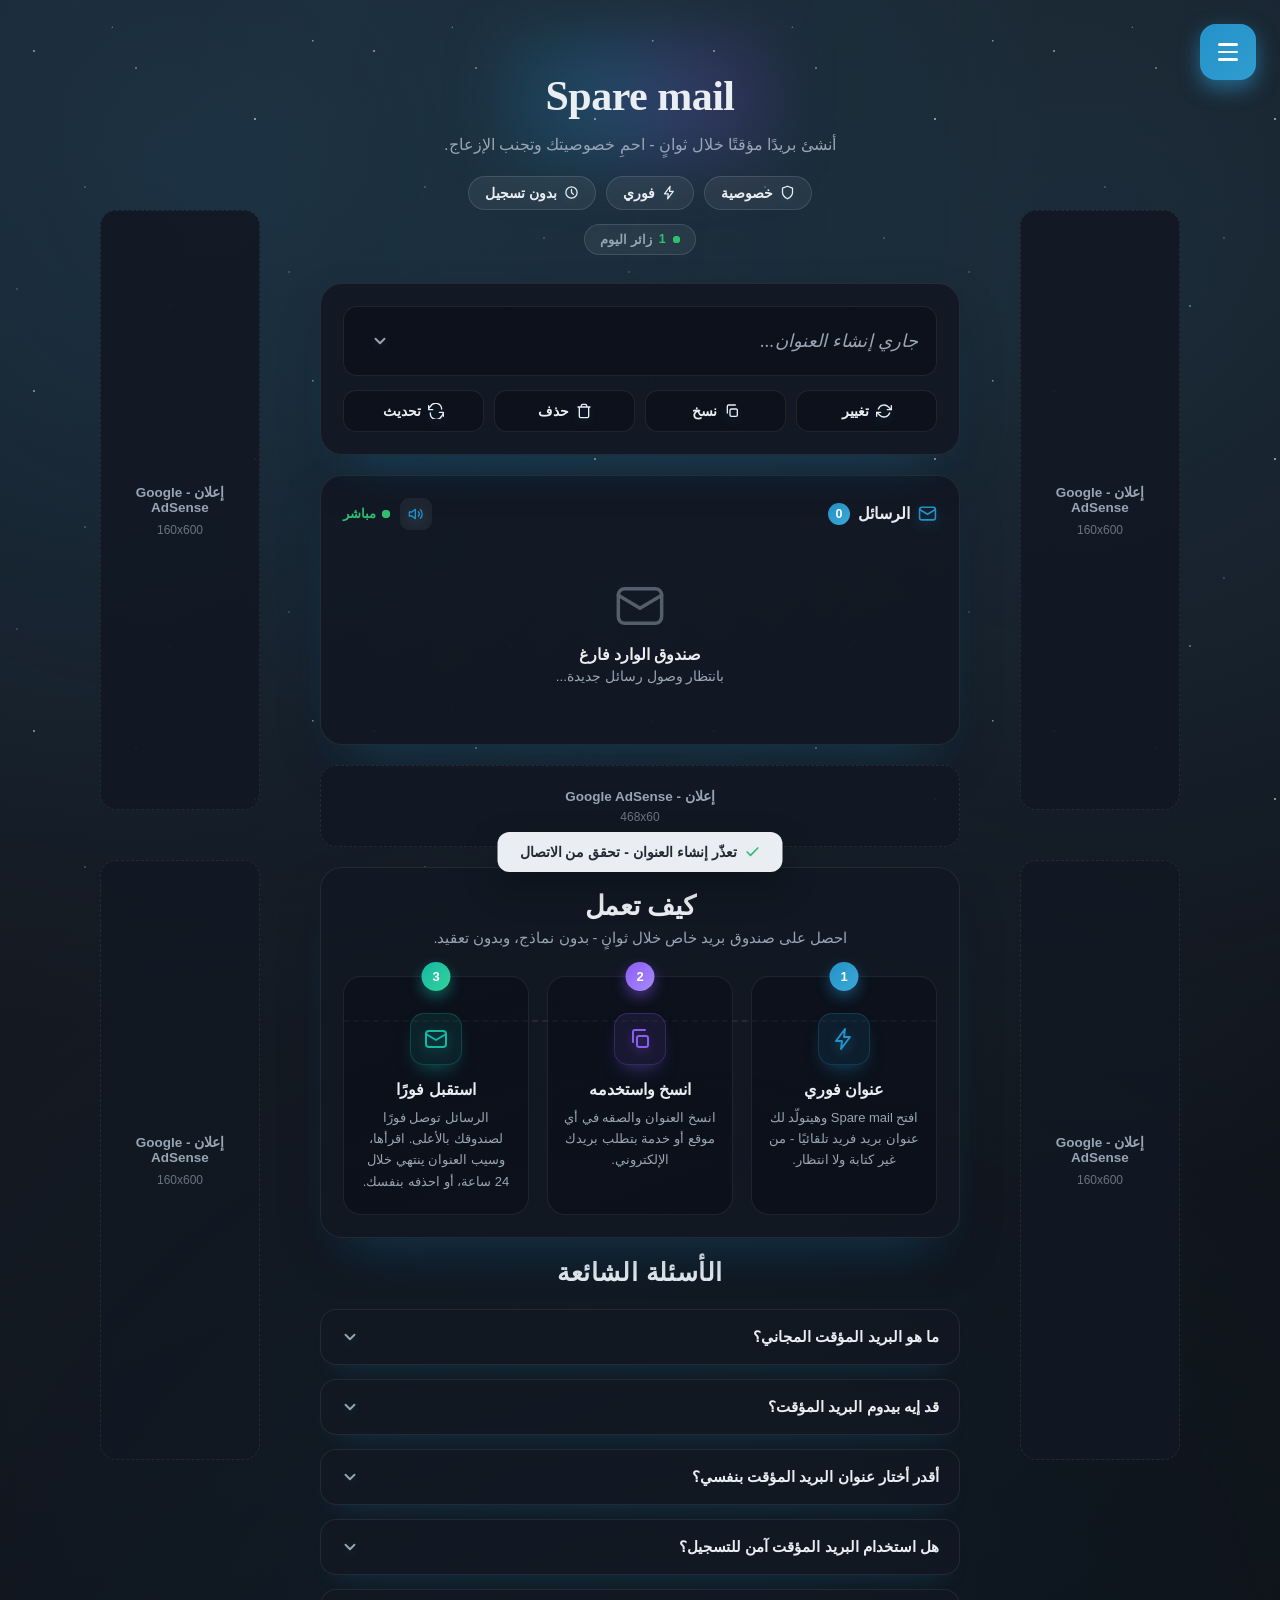
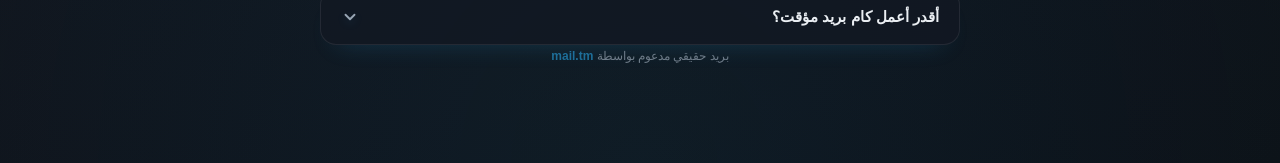
==== index.html @ 29e16644 "Add files via upload" ====
<!DOCTYPE html>
<html lang="ar" dir="rtl" data-theme="dark">
<head>
<meta charset="UTF-8">
<meta name="viewport" content="width=device-width, initial-scale=1, viewport-fit=cover">

<link rel="icon" type="image/png" sizes="512x512" href="/favicon.png">
<link rel="icon" type="image/png" sizes="32x32" href="/favicon-32x32.png">
<link rel="icon" type="image/png" sizes="16x16" href="/favicon-16x16.png">
<link rel="apple-touch-icon" href="/apple-touch-icon.png">
<link rel="manifest" href="/manifest.json">
<meta name="theme-color" content="#2591c9">

<meta name="description" content="أنشئ بريدًا مؤقتًا خلال ثوانٍ - احمِ خصوصيتك وتجنب الإزعاج.">
<meta property="og:title" content="Sparemail">
<meta property="og:description" content="أنشئ بريدًا مؤقتًا خلال ثوانٍ - احمِ خصوصيتك وتجنب الإزعاج.">
<meta property="og:image" content="https://spare-mail.com/og-image.png">
<meta property="og:type" content="website">
<meta property="og:url" content="https://spare-mail.com/">
<meta name="twitter:card" content="summary">
<meta name="twitter:title" content="Sparemail">
<meta name="twitter:description" content="أنشئ بريدًا مؤقتًا خلال ثوانٍ - احمِ خصوصيتك وتجنب الإزعاج.">
<meta name="twitter:image" content="https://spare-mail.com/og-image.png">

<title>Sparemail</title>
<style>
  :root{
    --blue:#2591c9;
    --blue2:#3ba9d6;
    --blue-rgb:37,145,201;
    --purple-rgb:139,92,246;
    --teal-rgb:20,184,166;
    --blue-light:#e6f6fd;
    --text-dark:#2b3a4a;
    --text-gray:#5b6b7b;
    --border:#eef1f4;
    --surface:#ffffff;
    --surface-hover:#f7f9fb;
    --surface-hover2:#f2f4f6;
    --page-bg: linear-gradient(180deg, #cfe8fb 0%, #dcedfa 30%, #eef5fb 60%, #f9fbfd 100%);
    --switch-off:#d5dbe1;
    --panel-shadow:0 25px 60px rgba(30,40,60,.3);
    --backdrop-color:rgba(20,30,45,.25);
    --card-bg:#ffffff;
    --card-border:rgba(30,40,60,.10);
    --pill-bg:rgba(46,168,232,.08);
    --pill-border:rgba(46,168,232,.22);
    --input-bg:#f4f7fa;
    --stars-opacity:0;
    --star-color:70,140,190;
    --day-opacity:1;
    transition:color .3s ease;
  }
  html[data-theme="dark"]{
    --blue-light:#173347;
    --text-dark:#eaeef2;
    --text-gray:#98a5b3;
    --border:#2a3542;
    --surface:#1b2430;
    --surface-hover:#242f3c;
    --surface-hover2:#2a3542;
    --page-bg:
      radial-gradient(circle at 15% 10%, rgba(46,168,232,.14), transparent 45%),
      radial-gradient(circle at 85% 15%, rgba(79,195,247,.10), transparent 50%),
      radial-gradient(circle at 50% 100%, rgba(46,168,232,.08), transparent 55%),
      linear-gradient(160deg, #1a2029 0%, #12161e 55%, #0b0e13 100%);
    --switch-off:#3a4552;
    --panel-shadow:0 25px 60px rgba(0,0,0,.55);
    --backdrop-color:rgba(0,0,0,.55);
    --card-bg:rgba(18,24,35,.92);
    --card-border:rgba(255,255,255,.08);
    --pill-bg:rgba(255,255,255,.06);
    --pill-border:rgba(255,255,255,.12);
    --input-bg:rgba(10,14,22,.55);
    --stars-opacity:1;
    --star-color:255,255,255;
    --day-opacity:0;
  }
  *{box-sizing:border-box;}
  html{
    overscroll-behavior-y:none;
    background:var(--page-bg);
    min-height:100%;
  }
  body{
    margin:0;
    min-height:100vh;
    background:var(--page-bg);
    transition:background .35s ease;
    font-family:-apple-system, BlinkMacSystemFont, "Segoe UI", "Segoe UI Variable", Roboto, "Helvetica Neue", Arial, sans-serif;
    -webkit-font-smoothing:antialiased;
    -moz-osx-font-smoothing:grayscale;
    text-rendering:optimizeLegibility;
    padding:70px 20px 100px;
    overflow-x:hidden;
    overscroll-behavior-y:none;
    position:relative;
  }

  /* ===== Backdrop ===== */
  .backdrop{
    position:fixed;
    inset:0;
    background:var(--backdrop-color);
    backdrop-filter:blur(3px);
    opacity:0;
    pointer-events:none;
    transition:opacity .3s ease;
    z-index:998;
  }
  .backdrop.show{ opacity:1; pointer-events:auto; }

  /* ===== Floating trigger button ===== */
  .fab-wrap{
    position:fixed;
    top:24px;
    right:24px;
    width:56px;
    height:56px;
    z-index:1000;
    transition:transform .35s cubic-bezier(.34,1.56,.64,1), opacity .3s ease, right .4s ease, left .4s ease;
  }
  html[dir="ltr"] .fab-wrap{ right:auto; left:24px; }
  .fab-ring{
    position:absolute;
    inset:0;
    border-radius:16px;
    background:var(--blue);
    opacity:.55;
    animation:pulseRing 2.2s ease-out infinite;
  }
  .fab-wrap.open .fab-ring{ animation:none; opacity:0; }
  @keyframes pulseRing{
    0%{ transform:scale(1); opacity:.55; }
    70%{ transform:scale(1.55); opacity:0; }
    100%{ transform:scale(1.55); opacity:0; }
  }
  .fab{
    position:absolute;
    inset:0;
    border-radius:16px;
    background:linear-gradient(135deg, var(--blue), var(--blue2));
    background-size:200% 200%;
    border:none;
    box-shadow:0 8px 20px rgba(46,168,232,.5);
    display:flex;
    flex-direction:column;
    align-items:center;
    justify-content:center;
    gap:5px;
    cursor:pointer;
    transition:transform .35s cubic-bezier(.34,1.56,.64,1), box-shadow .25s ease, background-position .6s ease;
    z-index:2;
  }
  .fab:hover{
    transform:translateY(-3px) scale(1.06);
    box-shadow:0 14px 28px rgba(46,168,232,.6);
    background-position:100% 50%;
  }
  .fab:active{ transform:scale(.92); }
  .fab .bar{
    width:20px;
    height:2.5px;
    border-radius:2px;
    background:#fff;
    transition:transform .35s cubic-bezier(.34,1.56,.64,1), opacity .25s ease, width .25s ease;
  }
  .fab-wrap.open .fab .bar:nth-child(1){ transform:translateY(7.5px) rotate(45deg); }
  .fab-wrap.open .fab .bar:nth-child(2){ opacity:0; width:0; }
  .fab-wrap.open .fab .bar:nth-child(3){ transform:translateY(-7.5px) rotate(-45deg); }

  /* ===== Panel ===== */
  .panel{
    position:fixed;
    top:100px;
    right:24px;
    width:340px;
    max-width:90vw;
    max-height:calc(100vh - 120px);
    overflow-y:auto;
    overscroll-behavior:contain;
    background:var(--surface);
    border-radius:22px;
    box-shadow:var(--panel-shadow);
    padding:8px 0 18px;
    transform:translateY(-18px) scale(.9);
    opacity:0;
    pointer-events:none;
    transition:transform .4s cubic-bezier(.34,1.56,.64,1), opacity .3s ease, right .4s ease, left .4s ease, background .35s ease;
    z-index:999;
    transform-origin:top right;
  }
  html[dir="ltr"] .panel{ right:auto; left:24px; transform-origin:top left; }
  .panel.open{
    transform:translateY(0) scale(1);
    opacity:1;
    pointer-events:auto;
  }

  .panel-header{
    display:flex;
    align-items:center;
    justify-content:space-between;
    padding:18px 20px 14px;
    position:relative;
  }
  .panel-header::after{
    content:"";
    position:absolute;
    bottom:0;
    right:20px;
    left:20px;
    height:1px;
    background:linear-gradient(90deg, transparent, var(--border), transparent);
  }
  .panel-title{
    font-size:19px;
    font-weight:700;
    letter-spacing:-.3px;
    color:var(--text-dark);
    position:relative;
  }
  .panel-title::after{
    content:"";
    position:absolute;
    right:0;
    bottom:-6px;
    width:0;
    height:3px;
    border-radius:3px;
    background:linear-gradient(90deg, var(--blue), var(--blue2));
    transition:width .5s ease .2s;
  }
  html[dir="ltr"] .panel-title::after{ right:auto; left:0; }
  .panel.open .panel-title::after{ width:100%; }

  .close-btn{
    width:32px;
    height:32px;
    border:none;
    background:transparent;
    color:var(--text-gray);
    display:flex;
    align-items:center;
    justify-content:center;
    cursor:pointer;
    border-radius:10px;
    transition:background .2s ease, transform .3s ease, color .2s ease;
  }
  .close-btn:hover{ background:#fdeeee; color:#e5555a; transform:rotate(90deg); }
  .close-btn svg{ width:18px; height:18px; }

  .menu-list{
    list-style:none;
    margin:6px 10px 0;
    padding:0;
  }
  .menu-item{
    border-bottom:1px solid var(--border);
    opacity:0;
    transform:translateY(10px);
    transition:opacity .35s ease, transform .35s ease;
  }
  .panel.open .menu-item{
    opacity:1;
    transform:translateY(0);
  }
  .panel.open .menu-item:nth-child(1){ transition-delay:.08s; }
  .panel.open .menu-item:nth-child(2){ transition-delay:.14s; }
  .panel.open .menu-item:nth-child(3){ transition-delay:.20s; }
  .panel.open .menu-item:nth-child(4){ transition-delay:.26s; }
  .panel.open .menu-item:nth-child(5){ transition-delay:.32s; }
  .menu-item:last-child{ border-bottom:none; }

  .menu-row{
    display:flex;
    align-items:center;
    justify-content:space-between;
    padding:16px 10px;
    cursor:pointer;
    border-radius:14px;
    position:relative;
    overflow:hidden;
    transition:background .2s ease, padding-right .2s ease;
    isolation:isolate;
  }
  .menu-row:hover{ background:var(--surface-hover); padding-right:16px; }
  html[dir="ltr"] .menu-row:hover{ padding-right:10px; padding-left:16px; }

  .menu-row::before{
    content:"";
    position:absolute;
    top:50%;
    right:0;
    transform:translateY(-50%);
    width:4px;
    height:0;
    border-radius:4px 0 0 4px;
    background:linear-gradient(180deg, var(--blue), var(--blue2));
    transition:height .25s ease;
  }
  html[dir="ltr"] .menu-row::before{ right:auto; left:0; border-radius:0 4px 4px 0; }
  .menu-item.active .menu-row::before{ height:60%; }

  .menu-item.active .menu-row{
    background:var(--blue-light);
  }

  .ripple{
    position:absolute;
    border-radius:50%;
    background:rgba(46,168,232,.35);
    transform:scale(0);
    animation:rippleAnim .55s ease-out forwards;
    pointer-events:none;
    z-index:0;
  }
  @keyframes rippleAnim{
    to{ transform:scale(2.6); opacity:0; }
  }

  .chevron{
    width:16px;
    height:16px;
    color:#9aa7b3;
    transition:transform .3s cubic-bezier(.34,1.56,.64,1), color .2s ease;
    flex-shrink:0;
    z-index:1;
  }
  .menu-item.expanded .chevron{ transform:rotate(180deg); color:var(--blue); }

  .row-main{
    display:flex;
    align-items:center;
    gap:14px;
    z-index:1;
  }
  .row-label{
    font-size:16px;
    font-weight:600;
    color:var(--text-dark);
    transition:color .2s ease, transform .2s ease;
  }
  .menu-item.active .row-label{ color:var(--blue); }
  .menu-row:hover .row-label{ transform:translateX(-2px); }
  html[dir="ltr"] .menu-row:hover .row-label{ transform:translateX(2px); }

  .row-icon{
    width:22px;
    height:22px;
    color:var(--text-gray);
    flex-shrink:0;
    filter:drop-shadow(0 4px 5px rgba(var(--blue-rgb),.16));
    transition:color .2s ease, transform .35s cubic-bezier(.34,1.56,.64,1), filter .25s ease;
  }
  .menu-item.active .row-icon{ color:var(--blue); transform:scale(1.12) rotate(-6deg); filter:drop-shadow(0 6px 8px rgba(var(--blue-rgb),.45)); }
  .menu-row:hover .row-icon{ transform:scale(1.15); }

  .submenu{
    max-height:0;
    overflow:hidden;
    transition:max-height .35s ease;
  }
  .menu-item.expanded .submenu{
    max-height:330px;
  }
  .submenu ul{
    list-style:none;
    margin:0;
    padding:2px 14px 10px 10px;
  }
  .submenu li{
    padding:10px 20px;
    font-size:14px;
    color:var(--text-gray);
    cursor:pointer;
    border-radius:10px;
    transition:background .2s ease, color .2s ease, transform .2s ease, opacity .3s ease;
    opacity:0;
    transform:translateX(8px);
  }
  .submenu li a{
    color:inherit;
    text-decoration:none;
    display:block;
    margin:-10px -20px;
    padding:10px 20px;
  }
  .menu-item.expanded .submenu li{
    opacity:1;
    transform:translateX(0);
  }
  .menu-item.expanded .submenu li:nth-child(1){ transition-delay:.06s; }
  .menu-item.expanded .submenu li:nth-child(2){ transition-delay:.11s; }
  .menu-item.expanded .submenu li:nth-child(3){ transition-delay:.16s; }
  .menu-item.expanded .submenu li:nth-child(4){ transition-delay:.21s; }
  .menu-item.expanded .submenu li:nth-child(5){ transition-delay:.26s; }
  .submenu li:hover{
    background:var(--surface-hover2);
    color:var(--blue);
    transform:translateX(-3px);
  }

  /* Dark mode toggle row */
  .submenu li.toggle-row{
    display:flex;
    align-items:center;
    justify-content:space-between;
    cursor:default;
  }
  .submenu li.toggle-row:hover{
    transform:none;
    color:var(--text-gray);
  }
  .switch{
    position:relative;
    display:inline-block;
    width:38px;
    height:21px;
    flex-shrink:0;
  }
  .switch input{
    opacity:0;
    width:0;
    height:0;
  }
  .switch-slider{
    position:absolute;
    inset:0;
    background:var(--switch-off);
    border-radius:22px;
    cursor:pointer;
    transition:background .25s ease;
  }
  .switch-slider::before{
    content:"";
    position:absolute;
    width:15px;
    height:15px;
    border-radius:50%;
    background:#fff;
    top:3px;
    right:3px;
    box-shadow:0 2px 4px rgba(0,0,0,.25);
    transition:transform .25s cubic-bezier(.34,1.56,.64,1);
  }
  .switch input:checked + .switch-slider{
    background:linear-gradient(135deg, var(--blue), var(--blue2));
  }
  .switch input:checked + .switch-slider::before{
    transform:translateX(-17px);
  }
  html[dir="ltr"] .switch-slider::before{ right:auto; left:3px; }
  html[dir="ltr"] .switch input:checked + .switch-slider::before{ transform:translateX(17px); }

  /* ===== Starfield ===== */
  .stars{
    position:fixed;
    inset:0;
    pointer-events:none;
    z-index:0;
    opacity:var(--stars-opacity);
    transition:opacity .5s ease;
    background-image:
      radial-gradient(1.4px 1.4px at 10% 15%, rgba(var(--star-color),.85), transparent),
      radial-gradient(1px 1px at 25% 55%, rgba(var(--star-color),.6), transparent),
      radial-gradient(1.2px 1.2px at 40% 20%, rgba(var(--star-color),.75), transparent),
      radial-gradient(1px 1px at 60% 70%, rgba(var(--star-color),.55), transparent),
      radial-gradient(1.6px 1.6px at 75% 35%, rgba(var(--star-color),.9), transparent),
      radial-gradient(1px 1px at 85% 80%, rgba(var(--star-color),.5), transparent),
      radial-gradient(1.2px 1.2px at 92% 12%, rgba(var(--star-color),.7), transparent),
      radial-gradient(1px 1px at 5% 85%, rgba(var(--star-color),.5), transparent),
      radial-gradient(1.3px 1.3px at 50% 90%, rgba(var(--star-color),.65), transparent),
      radial-gradient(1px 1px at 33% 8%, rgba(var(--star-color),.55), transparent);
    background-repeat:repeat;
    background-size:340px 340px;
    animation:twinkle 5s ease-in-out infinite alternate;
  }
  @keyframes twinkle{
    0%{ opacity:calc(var(--stars-opacity) * .55); }
    100%{ opacity:var(--stars-opacity); }
  }

  /* ===== Shooting stars (night liveliness) ===== */
  .shooting-stars{
    position:fixed;
    inset:0;
    pointer-events:none;
    z-index:0;
    opacity:var(--stars-opacity);
    transition:opacity .5s ease;
    overflow:hidden;
  }
  .shooting-star{
    position:absolute;
    width:140px;
    height:2px;
    background:linear-gradient(90deg, rgba(255,255,255,0), rgba(255,255,255,.95));
    border-radius:2px;
    transform:rotate(-38deg);
    opacity:0;
    animation:shoot var(--shoot-dur, 7s) ease-in infinite;
    animation-delay:var(--shoot-delay, 0s);
  }
  .shooting-star::after{
    content:"";
    position:absolute;
    inset-inline-end:0;
    top:-1.5px;
    width:5px;
    height:5px;
    border-radius:50%;
    background:#fff;
    box-shadow:0 0 8px 2px rgba(255,255,255,.9);
  }
  .shooting-star.s1{ top:12%; inset-inline-start:65%; --shoot-dur:6.5s; --shoot-delay:.5s; }
  .shooting-star.s2{ top:28%; inset-inline-start:20%; --shoot-dur:8s; --shoot-delay:3s; }
  .shooting-star.s3{ top:8%; inset-inline-start:40%; --shoot-dur:9.5s; --shoot-delay:5.5s; }
  @keyframes shoot{
    0%{ transform:translate(0,0) rotate(-38deg); opacity:0; }
    3%{ opacity:1; }
    16%{ transform:translate(-220px,170px) rotate(-38deg); opacity:0; }
    100%{ opacity:0; }
  }
  html[dir="ltr"] .shooting-star{ animation-name:shootLtr; }
  @keyframes shootLtr{
    0%{ transform:translate(0,0) rotate(-142deg); opacity:0; }
    3%{ opacity:1; }
    16%{ transform:translate(220px,170px) rotate(-142deg); opacity:0; }
    100%{ opacity:0; }
  }

  /* ===== Daytime sky (light theme) ===== */
  .day-sky{
    position:fixed;
    inset:0;
    pointer-events:none;
    z-index:0;
    opacity:var(--day-opacity);
    transition:opacity .5s ease;
    overflow:hidden;
  }
  .cloud{
    position:absolute;
    background:#fff;
    border-radius:999px;
    filter:blur(2px);
    opacity:var(--op, .3);
    animation: driftX var(--drift-dur, 34s) linear infinite, cloudPulse var(--pulse-dur, 6s) ease-in-out infinite;
    animation-delay: var(--drift-delay, 0s), var(--pulse-delay, 0s);
  }
  .cloud::before, .cloud::after{
    content:"";
    position:absolute;
    background:#fff;
    border-radius:999px;
  }
  @keyframes cloudPulse{
    0%,100%{ opacity:var(--op, .3); }
    50%{ opacity:calc(var(--op, .3) * .4); }
  }
  .cloud.c1{ top:14%; inset-inline-start:-140px; width:120px; height:38px; --op:.35; --drift-dur:38s; --pulse-dur:6s; --pulse-delay:0s; }
  .cloud.c1::before{ width:64px; height:64px; top:-30px; left:14px; }
  .cloud.c1::after{ width:46px; height:46px; top:-20px; left:56px; }
  .cloud.c2{ top:32%; inset-inline-start:-180px; width:90px; height:30px; --op:.28; --drift-dur:46s; --drift-delay:-14s; --pulse-dur:7s; --pulse-delay:-2s; }
  .cloud.c2::before{ width:48px; height:48px; top:-22px; left:10px; }
  .cloud.c2::after{ width:34px; height:34px; top:-14px; left:42px; }
  .cloud.c3{ top:22%; inset-inline-start:-160px; width:70px; height:24px; --op:.22; --drift-dur:52s; --drift-delay:-30s; --pulse-dur:5s; --pulse-delay:-4s; }
  .cloud.c3::before{ width:36px; height:36px; top:-16px; left:8px; }
  .cloud.c3::after{ width:26px; height:26px; top:-10px; left:32px; }
  @keyframes driftX{
    from{ transform:translateX(0); }
    to{ transform:translateX(calc(100vw + 300px)); }
  }
  html[dir="ltr"] .cloud{ animation-name:driftXltr, cloudPulse; }
  @keyframes driftXltr{
    from{ transform:translateX(0); }
    to{ transform:translateX(calc(-100vw - 300px)); }
  }

  /* ===== Page content ===== */
  .page-content{
    position:relative;
    z-index:1;
    max-width:640px;
    margin:0 auto;
  }

  .hero{
    position:relative;
    text-align:center;
    margin-bottom:28px;
  }
  .hero::before{
    content:"";
    position:absolute;
    top:-40px;
    left:50%;
    transform:translateX(-50%);
    width:280px;
    height:140px;
    background:
      radial-gradient(circle at 30% 50%, rgba(var(--blue-rgb),.28), transparent 65%),
      radial-gradient(circle at 70% 50%, rgba(var(--purple-rgb),.22), transparent 65%);
    filter:blur(30px);
    z-index:-1;
    animation:glowPulse 5s ease-in-out infinite;
  }
  @keyframes glowPulse{
    0%,100%{ opacity:.7; transform:translateX(-50%) scale(1); }
    50%{ opacity:1; transform:translateX(-50%) scale(1.08); }
  }
  .hero-title{
    font-family:"Georgia","Times New Roman",serif;
    font-style:normal;
    font-size:clamp(28px, 5vw, 42px);
    font-weight:800;
    letter-spacing:-.5px;
    color:var(--text-dark);
    margin:0 0 12px;
    line-height:1.25;
    opacity:0;
    transform:translateY(14px);
    animation:heroIn .6s ease forwards;
  }
  .hero-sub{
    font-size:16px;
    color:var(--text-gray);
    margin:0 0 22px;
    opacity:0;
    transform:translateY(14px);
    animation:heroIn .6s ease .1s forwards;
  }
  @keyframes heroIn{
    to{ opacity:1; transform:translateY(0); }
  }

  .badges{
    display:flex;
    flex-wrap:wrap;
    justify-content:center;
    gap:10px;
    opacity:0;
    transform:translateY(14px);
    animation:heroIn .6s ease .2s forwards;
  }
  .badge{
    display:inline-flex;
    align-items:center;
    gap:7px;
    padding:8px 16px;
    border-radius:999px;
    background:var(--pill-bg);
    border:1px solid var(--pill-border);
    color:var(--text-dark);
    font-size:13.5px;
    font-weight:600;
    cursor:default;
    transition:transform .25s cubic-bezier(.34,1.56,.64,1), background .2s ease, box-shadow .2s ease;
  }
  .badge:hover{
    transform:translateY(-3px) scale(1.04);
    box-shadow:0 8px 18px rgba(46,168,232,.18);
  }
  .badge svg{ width:15px; height:15px; flex-shrink:0; filter:drop-shadow(0 4px 5px rgba(var(--blue-rgb),.22)); }

  .visitor-counter{
    display:inline-flex;
    align-items:center;
    gap:7px;
    margin-top:14px;
    padding:7px 15px;
    border-radius:999px;
    background:var(--pill-bg);
    border:1px solid var(--pill-border);
    color:var(--text-gray);
    font-size:12.5px;
    font-weight:600;
    opacity:0;
    transform:translateY(10px);
    animation:heroIn .6s ease .3s forwards;
  }
  .visitor-counter #visitorCount{
    color:#2fbf71;
    font-weight:800;
  }
  .visitor-dot{
    position:relative;
    width:7px;
    height:7px;
    border-radius:50%;
    background:#2fbf71;
    flex-shrink:0;
  }
  .visitor-dot::after{
    content:"";
    position:absolute;
    inset:0;
    border-radius:50%;
    background:#2fbf71;
    animation:livePing 1.6s ease-out infinite;
  }

  .card{
    position:relative;
    background:var(--card-bg);
    border:1px solid var(--card-border);
    border-radius:22px;
    padding:22px;
    margin-bottom:20px;
    box-shadow:0 20px 45px rgba(10,15,25,.18), 0 30px 50px -28px rgba(var(--blue-rgb),.35);
    opacity:0;
    transform:translateY(18px);
    animation:heroIn .6s ease .3s forwards;
    transition:transform .3s ease, box-shadow .3s ease;
  }
  .card:hover{
    transform:translateY(-3px);
    box-shadow:0 24px 50px rgba(10,15,25,.2), 0 34px 55px -24px rgba(var(--blue-rgb),.45);
  }
  .messages-card{ animation-delay:.4s; }

  .email-card{
    position:relative;
    z-index:20;
  }
  .email-display-wrap{
    position:relative;
    margin-bottom:14px;
  }
  .email-display{
    display:flex;
    align-items:center;
    justify-content:space-between;
    gap:10px;
    background:var(--input-bg);
    border:1px solid var(--card-border);
    border-radius:14px;
    padding:16px 18px;
  }
  .domain-chevron{
    transition:transform .3s cubic-bezier(.34,1.56,.64,1);
  }
  .email-display-wrap.open .domain-chevron{ transform:rotate(180deg); color:var(--blue); }

  .domain-dropdown{
    position:absolute;
    top:calc(100% + 8px);
    left:0;
    right:0;
    z-index:100;
    background:var(--card-bg);
    border:1px solid var(--card-border);
    border-radius:14px;
    box-shadow:0 18px 40px rgba(0,0,0,.3);
    opacity:0;
    transform:translateY(-8px) scale(.97);
    pointer-events:none;
    transition:opacity .22s ease, transform .22s cubic-bezier(.34,1.56,.64,1);
  }
  .email-display-wrap.open .domain-dropdown{
    opacity:1;
    transform:translateY(0) scale(1);
    pointer-events:auto;
  }
  .domain-dropdown-inner{
    max-height:220px;
    overflow-y:auto;
    overscroll-behavior:contain;
    padding:8px 6px;
  }
  .domain-dropdown-label{
    margin:4px 8px 6px;
    font-size:11.5px;
    font-weight:700;
    color:var(--text-gray);
    text-transform:uppercase;
    letter-spacing:.4px;
  }
  .domain-list{
    list-style:none;
    margin:0;
    padding:0;
  }
  .domain-option{
    padding:10px 12px;
    border-radius:10px;
    font-family:"Consolas","Courier New",monospace;
    font-size:13.5px;
    color:var(--text-dark);
    cursor:pointer;
    transition:background .2s ease, color .2s ease;
  }
  .domain-option:hover{ background:var(--surface-hover); color:var(--blue); }
  .domain-loading{
    padding:10px 12px;
    font-size:13px;
    color:var(--text-gray);
    text-align:center;
  }
  .email-text{
    font-family:"Georgia","Times New Roman",serif;
    font-size:clamp(15px, 3.6vw, 18px);
    font-weight:500;
    font-style:italic;
    color:var(--text-dark);
    letter-spacing:.3px;
    overflow-x:auto;
    white-space:nowrap;
    transition:opacity .2s ease, transform .2s ease;
  }
  .email-text.empty{
    color:var(--text-gray);
    font-weight:500;
    font-style:italic;
  }
  .email-text.swap{ opacity:0; transform:translateY(-6px); }

  .icon-btn{
    position:relative;
    width:36px;
    height:36px;
    border-radius:10px;
    border:none;
    background:transparent;
    color:var(--text-gray);
    display:flex;
    align-items:center;
    justify-content:center;
    cursor:pointer;
    flex-shrink:0;
    overflow:hidden;
    transition:background .2s ease, color .2s ease, transform .15s ease;
  }
  .icon-btn:hover{ background:var(--surface-hover); color:var(--blue); }
  .icon-btn:active{ transform:scale(.88); }
  .icon-btn svg{ width:18px; height:18px; filter:drop-shadow(0 3px 4px rgba(var(--blue-rgb),.18)); transition:transform .3s cubic-bezier(.34,1.56,.64,1), filter .25s ease; }
  .icon-btn:hover svg{ filter:drop-shadow(0 5px 8px rgba(var(--blue-rgb),.4)); }
  .icon-btn.success{ color:#2fbf71; }

  .email-actions{
    display:grid;
    grid-template-columns:repeat(4, 1fr);
    gap:10px;
  }
  .action-btn{
    position:relative;
    display:flex;
    align-items:center;
    justify-content:center;
    gap:7px;
    padding:12px 8px;
    border-radius:13px;
    border:1px solid var(--card-border);
    background:var(--input-bg);
    color:var(--text-dark);
    font-size:13.5px;
    font-weight:700;
    cursor:pointer;
    overflow:hidden;
    isolation:isolate;
    transition:transform .2s ease, box-shadow .2s ease, background .2s ease, border-color .2s ease;
  }
  .action-btn svg{ width:16px; height:16px; flex-shrink:0; filter:drop-shadow(0 4px 5px rgba(var(--blue-rgb),.2)); transition:transform .35s cubic-bezier(.34,1.56,.64,1), filter .25s ease; }
  .action-btn:hover svg{ filter:drop-shadow(0 6px 9px rgba(var(--blue-rgb),.45)); }
  .action-btn:hover{
    transform:translateY(-3px);
    box-shadow:0 10px 22px rgba(10,15,25,.16);
    border-color:var(--blue);
    color:var(--blue);
  }
  .action-btn:hover svg{ transform:scale(1.15); }
  .action-btn:active{ transform:translateY(-1px) scale(.97); }
  .action-btn.spin svg{ animation:spin360 .5s ease; }
  .action-btn.danger:hover{ border-color:#e5555a; color:#e5555a; }
  .action-btn.shake{ animation:shakeX .4s ease; }
  @keyframes spin360{ to{ transform:rotate(360deg); } }
  @keyframes shakeX{
    0%,100%{ transform:translateX(0); }
    25%{ transform:translateX(-4px); }
    75%{ transform:translateX(4px); }
  }

  .messages-header{
    display:flex;
    align-items:center;
    justify-content:space-between;
    margin-bottom:4px;
  }
  .messages-title{
    display:flex;
    align-items:center;
    gap:8px;
    font-size:16px;
    font-weight:700;
    color:var(--text-dark);
  }
  .messages-title svg{ width:19px; height:19px; color:var(--blue); filter:drop-shadow(0 4px 6px rgba(var(--blue-rgb),.35)); }
  .msg-count{
    display:inline-flex;
    align-items:center;
    justify-content:center;
    min-width:22px;
    height:22px;
    padding:0 6px;
    border-radius:999px;
    background:linear-gradient(135deg, var(--blue), var(--blue2));
    color:#fff;
    font-size:12.5px;
    font-weight:700;
    transition:transform .3s cubic-bezier(.34,1.56,.64,1);
  }
  .msg-count.pop{ animation:popScale .4s cubic-bezier(.34,1.56,.64,1); }
  @keyframes popScale{
    0%{ transform:scale(1); }
    50%{ transform:scale(1.4); }
    100%{ transform:scale(1); }
  }

  .messages-status{
    display:flex;
    align-items:center;
    gap:10px;
  }
  .sound-btn{
    width:32px;
    height:32px;
    border-radius:9px;
    border:none;
    background:var(--pill-bg);
    color:var(--blue);
    display:flex;
    align-items:center;
    justify-content:center;
    cursor:pointer;
    transition:background .2s ease, transform .15s ease;
  }
  .sound-btn.muted{ color:var(--text-gray); }
  .sound-btn:active{ transform:scale(.88); }
  .sound-btn svg{ width:16px; height:16px; filter:drop-shadow(0 3px 5px rgba(var(--blue-rgb),.3)); }

  .live-indicator{
    display:flex;
    align-items:center;
    gap:6px;
    font-size:13px;
    font-weight:700;
    color:#2fbf71;
  }
  .live-dot{
    position:relative;
    width:8px;
    height:8px;
    border-radius:50%;
    background:#2fbf71;
  }
  .live-dot::after{
    content:"";
    position:absolute;
    inset:0;
    border-radius:50%;
    background:#2fbf71;
    animation:livePing 1.6s ease-out infinite;
  }
  @keyframes livePing{
    0%{ transform:scale(1); opacity:.7; }
    100%{ transform:scale(2.6); opacity:0; }
  }

  .messages-empty{
    display:flex;
    flex-direction:column;
    align-items:center;
    justify-content:center;
    text-align:center;
    padding:46px 10px 30px;
    color:var(--text-gray);
    transition:opacity .3s ease;
  }
  .messages-empty svg{
    width:52px;
    height:52px;
    color:var(--text-gray);
    opacity:.5;
    margin-bottom:14px;
    animation:floatY 3s ease-in-out infinite;
  }
  @keyframes floatY{
    0%,100%{ transform:translateY(0); }
    50%{ transform:translateY(-6px); }
  }
  .empty-title{
    font-size:15.5px;
    font-weight:700;
    color:var(--text-dark);
    margin:0 0 4px;
  }
  .empty-sub{
    font-size:13.5px;
    margin:0;
  }

  .messages-list{
    list-style:none;
    margin:6px 0 0;
    padding:0 2px 2px 0;
    max-height:296px;
    overflow-y:auto;
    overscroll-behavior:contain;
    scroll-behavior:smooth;
  }
  .msg-item{
    display:flex;
    flex-direction:column;
    gap:4px;
    padding:14px 16px;
    border-radius:14px;
    background:var(--input-bg);
    border:1px solid var(--card-border);
    margin-top:10px;
    cursor:pointer;
    opacity:0;
    transform:translateY(10px);
    animation:heroIn .4s ease forwards;
    transition:transform .2s ease, box-shadow .2s ease;
  }
  .msg-item:hover{ transform:translateY(-2px); box-shadow:0 10px 20px rgba(10,15,25,.15); }
  .msg-item .msg-from{ font-size:14px; font-weight:700; color:var(--text-dark); }
  .msg-item .msg-subject{ font-size:13px; color:var(--text-gray); }
  .msg-body{
    max-height:0;
    overflow:hidden;
    transition:max-height .3s ease;
  }
  .msg-item.open .msg-body{ max-height:260px; overflow-y:auto; overscroll-behavior:contain; }
  .msg-body p{
    margin:10px 0 0;
    padding-top:10px;
    border-top:1px dashed var(--card-border);
    font-size:12.5px;
    line-height:1.7;
    color:var(--text-gray);
    white-space:pre-wrap;
    word-break:break-word;
  }
  .msg-item .msg-loading{ font-size:12px; color:var(--text-gray); opacity:.7; }

  /* ===== How It Works ===== */
  .how-card{ text-align:center; }
  .section-header{ margin-bottom:30px; }
  .section-title{
    font-size:clamp(21px, 4vw, 27px);
    font-weight:800;
    letter-spacing:-.4px;
    color:var(--text-dark);
    margin:0 0 8px;
  }
  .section-sub{
    font-size:14.5px;
    color:var(--text-gray);
    margin:0;
  }

  .steps-grid{
    position:relative;
    display:grid;
    grid-template-columns:repeat(3, 1fr);
    gap:18px;
  }
  .steps-grid::after{
    content:"";
    position:absolute;
    top:44px;
    left:0;
    right:0;
    height:0;
    border-top:2px dashed var(--card-border);
    z-index:0;
  }
  @media (max-width:680px){
    .steps-grid{ grid-template-columns:1fr; gap:34px; }
    .steps-grid::after{ display:none; }
  }

  .step{
    position:relative;
    z-index:1;
    background:var(--input-bg);
    border:1px solid var(--card-border);
    border-radius:18px;
    padding:36px 16px 22px;
    opacity:0;
    transform:translateY(14px);
    animation:heroIn .5s ease forwards;
    transition:transform .25s ease, box-shadow .25s ease;
  }
  .step:hover{ transform:translateY(-4px); box-shadow:0 14px 28px rgba(10,15,25,.14); }
  .step:nth-child(2){ animation-delay:.08s; }
  .step:nth-child(3){ animation-delay:.16s; }

  .step-num{
    position:absolute;
    top:-15px;
    left:50%;
    transform:translateX(-50%);
    width:29px;
    height:29px;
    border-radius:50%;
    background:linear-gradient(135deg, var(--blue), var(--blue2));
    color:#fff;
    font-size:13px;
    font-weight:800;
    display:flex;
    align-items:center;
    justify-content:center;
    box-shadow:0 6px 14px rgba(var(--blue-rgb),.45);
  }

  .step-icon{
    width:52px;
    height:52px;
    margin:0 auto 16px;
    border-radius:14px;
    background:var(--pill-bg);
    border:1px solid var(--pill-border);
    display:flex;
    align-items:center;
    justify-content:center;
    color:var(--blue);
    box-shadow:0 10px 20px -10px rgba(var(--blue-rgb),.5);
    transition:transform .3s cubic-bezier(.34,1.56,.64,1), box-shadow .3s ease;
  }
  .step:hover .step-icon{ transform:translateY(-3px) scale(1.06); }
  .step:nth-child(2) .step-num{ background:linear-gradient(135deg, rgb(var(--purple-rgb)), #a78bfa); box-shadow:0 6px 14px rgba(var(--purple-rgb),.45); }
  .step:nth-child(3) .step-num{ background:linear-gradient(135deg, rgb(var(--teal-rgb)), #34d399); box-shadow:0 6px 14px rgba(var(--teal-rgb),.45); }
  .step-icon svg{ width:24px; height:24px; filter:drop-shadow(0 4px 6px rgba(var(--blue-rgb),.35)); }

  .step:nth-child(1) .step-icon{ color:rgb(var(--blue-rgb)); background:rgba(var(--blue-rgb),.1); border-color:rgba(var(--blue-rgb),.25); box-shadow:0 10px 20px -10px rgba(var(--blue-rgb),.55); }
  .step:nth-child(1) .step-icon svg{ filter:drop-shadow(0 4px 6px rgba(var(--blue-rgb),.4)); }
  .step:nth-child(2) .step-icon{ color:rgb(var(--purple-rgb)); background:rgba(var(--purple-rgb),.1); border-color:rgba(var(--purple-rgb),.25); box-shadow:0 10px 20px -10px rgba(var(--purple-rgb),.55); }
  .step:nth-child(2) .step-icon svg{ filter:drop-shadow(0 4px 6px rgba(var(--purple-rgb),.4)); }
  .step:nth-child(3) .step-icon{ color:rgb(var(--teal-rgb)); background:rgba(var(--teal-rgb),.1); border-color:rgba(var(--teal-rgb),.25); box-shadow:0 10px 20px -10px rgba(var(--teal-rgb),.55); }
  .step:nth-child(3) .step-icon svg{ filter:drop-shadow(0 4px 6px rgba(var(--teal-rgb),.4)); }

  .step-title{ font-size:15.5px; font-weight:700; color:var(--text-dark); margin:0 0 8px; }
  .step-desc{ font-size:13px; color:var(--text-gray); line-height:1.65; margin:0; }

  /* ===== Ad placeholder ===== */
  .ad-placeholder{
    border:1.5px dashed var(--card-border);
    border-radius:16px;
    background:var(--card-bg);
    padding:22px 20px;
    text-align:center;
    margin-bottom:20px;
    opacity:0;
    transform:translateY(14px);
    animation:heroIn .5s ease .1s forwards;
  }
  .ad-label{
    font-size:13.5px;
    font-weight:600;
    color:var(--text-gray);
    margin:0 0 6px;
  }
  .ad-size{
    font-size:12px;
    color:var(--text-gray);
    opacity:.65;
    margin:0;
  }

  /* ===== FAQ ===== */
  .faq-section{ margin-top:4px; }
  .faq-title{
    text-align:center;
    font-size:clamp(19px, 3.6vw, 25px);
    font-weight:800;
    letter-spacing:.6px;
    text-transform:uppercase;
    color:var(--text-dark);
    margin:0 0 22px;
  }
  .faq-list{
    display:flex;
    flex-direction:column;
    gap:14px;
  }
  .faq-item{
    background:var(--card-bg);
    border:1px solid var(--card-border);
    border-radius:16px;
    overflow:hidden;
    opacity:0;
    transform:translateY(12px);
    animation:heroIn .45s ease forwards;
    box-shadow:0 14px 26px -18px rgba(var(--blue-rgb),.3);
    transition:box-shadow .3s ease, border-color .3s ease;
  }
  .faq-item.open{
    border-color:rgba(var(--blue-rgb),.35);
    box-shadow:0 18px 32px -16px rgba(var(--blue-rgb),.5);
  }
  .faq-item:nth-child(1){ animation-delay:.04s; }
  .faq-item:nth-child(2){ animation-delay:.09s; }
  .faq-item:nth-child(3){ animation-delay:.14s; }
  .faq-item:nth-child(4){ animation-delay:.19s; }
  .faq-item:nth-child(5){ animation-delay:.24s; }

  .faq-question{
    display:flex;
    align-items:center;
    justify-content:space-between;
    gap:12px;
    padding:18px 20px;
    cursor:pointer;
    font-size:15px;
    font-weight:700;
    color:var(--text-dark);
    transition:background .2s ease;
  }
  .faq-question:hover{ background:var(--surface-hover); }
  .faq-chevron{
    width:18px;
    height:18px;
    color:var(--text-gray);
    flex-shrink:0;
    filter:drop-shadow(0 3px 4px rgba(var(--blue-rgb),.16));
    transition:transform .3s cubic-bezier(.34,1.56,.64,1), color .2s ease;
  }
  .faq-item.open .faq-chevron{ transform:rotate(180deg); color:var(--blue); }

  .faq-answer{
    max-height:0;
    overflow:hidden;
    transition:max-height .35s ease;
  }
  .faq-item.open .faq-answer{ max-height:220px; }
  .faq-answer p{
    margin:0;
    padding:0 20px 18px;
    font-size:13.5px;
    color:var(--text-gray);
    line-height:1.75;
  }

  /* Side skyscraper ads - only on wide (tablet-landscape+) screens */
  .ad-side{
    position:absolute;
    top:210px;
    width:160px;
    height:600px;
    max-height:75vh;
    border:1.5px dashed var(--card-border);
    border-radius:16px;
    background:var(--card-bg);
    display:none;
    flex-direction:column;
    align-items:center;
    justify-content:center;
    text-align:center;
    padding:16px;
    z-index:5;
    opacity:0;
    animation:heroIn .5s ease .15s forwards;
  }
  .ad-side.left{ left:100px; }
  .ad-side.right{ right:100px; }
  .ad-side .ad-label{ margin-bottom:8px; }
  .ad-side-2{ top:860px; animation-delay:.22s; }
  @media (min-width:1180px){
    .ad-side{ display:flex; }
    body{ min-height:1560px; }
  }

  @media (min-width:900px){
    .overlay-header, .articles-grid, .articles-empty, .add-article-form{
      max-width:820px;
    }
    .articles-grid{
      grid-template-columns:repeat(auto-fill, minmax(190px, 1fr));
      gap:18px;
    }
    .add-article-form{ max-width:520px; }
  }

  /* Toast */
  .toast{
    position:fixed;
    bottom:28px;
    left:50%;
    transform:translateX(-50%) translateY(20px);
    background:var(--text-dark);
    color:var(--card-bg);
    padding:12px 22px;
    border-radius:12px;
    font-size:14px;
    font-weight:600;
    box-shadow:0 15px 35px rgba(0,0,0,.25);
    opacity:0;
    pointer-events:none;
    transition:opacity .25s ease, transform .25s ease;
    z-index:1100;
    display:flex;
    align-items:center;
    gap:8px;
  }
  .toast.show{
    opacity:1;
    transform:translateX(-50%) translateY(0);
  }
  .toast svg{ width:16px; height:16px; color:#2fbf71; }

  .powered-by{
    text-align:center;
    font-size:12px;
    color:var(--text-gray);
    opacity:.7;
    margin:4px 0 0;
  }
  .powered-by a{
    color:var(--blue);
    text-decoration:none;
    font-weight:600;
  }
  .powered-by a:hover{ text-decoration:underline; }

  /* ===== Articles overlay pages ===== */
  .overlay-page{
    position:fixed;
    inset:0;
    background:var(--page-bg);
    z-index:1050;
    overflow-y:auto;
    overscroll-behavior:contain;
    padding:20px 5vw 60px;
    opacity:0;
    transform:translateY(16px);
    pointer-events:none;
    transition:opacity .3s ease, transform .3s ease;
  }
  .overlay-page.open{
    opacity:1;
    transform:translateY(0);
    pointer-events:auto;
  }
  .overlay-header{
    display:flex;
    align-items:center;
    justify-content:space-between;
    max-width:min(640px, 92vw);
    margin:0 auto 22px;
    position:sticky;
    top:10px;
    background:var(--surface);
    border:1px solid var(--card-border);
    border-radius:24px;
    box-shadow:0 12px 30px rgba(10,15,25,.16);
    padding:10px 14px;
    z-index:2;
  }
  .overlay-back, .overlay-add{
    width:38px;
    height:38px;
    border-radius:50%;
    background:var(--input-bg);
    border:1px solid var(--card-border);
    display:flex;
    align-items:center;
    justify-content:center;
    color:var(--text-dark);
    cursor:pointer;
    flex-shrink:0;
    transition:background .2s ease, transform .2s ease;
  }
  .overlay-back:hover, .overlay-add:hover{ background:var(--surface-hover); transform:translateY(-2px); }
  .overlay-back svg, .overlay-add svg{ width:18px; height:18px; }
  .overlay-title{
    font-size:18px;
    font-weight:800;
    letter-spacing:-.3px;
    color:var(--text-dark);
    margin:0;
  }

  .articles-grid{
    display:grid;
    grid-template-columns:repeat(auto-fill, minmax(150px, 1fr));
    gap:14px;
    max-width:min(640px, 92vw);
    margin:0 auto;
  }
  .article-card{
    background:var(--card-bg);
    border:1px solid var(--card-border);
    border-radius:16px;
    overflow:hidden;
    cursor:pointer;
    opacity:0;
    transform:translateY(10px);
    animation:heroIn .4s ease forwards;
    transition:transform .2s ease, box-shadow .2s ease;
  }
  .article-card:hover{ transform:translateY(-3px); box-shadow:0 14px 26px rgba(10,15,25,.18); }
  .article-thumb{
    width:100%;
    aspect-ratio:16/10;
    background:var(--input-bg);
    display:flex;
    align-items:center;
    justify-content:center;
    color:var(--text-gray);
    overflow:hidden;
  }
  .article-thumb img{ width:100%; height:100%; object-fit:cover; }
  .article-thumb svg{ width:30px; height:30px; opacity:.4; }
  .article-card-title{
    padding:10px 12px 14px;
    font-size:13px;
    font-weight:700;
    color:var(--text-dark);
    line-height:1.5;
  }
  .articles-empty{
    text-align:center;
    color:var(--text-gray);
    font-size:13.5px;
    max-width:min(640px, 92vw);
    margin:40px auto;
  }

  .add-article-form{
    max-width:min(480px, 92vw);
    margin:0 auto;
    display:flex;
    flex-direction:column;
    gap:14px;
  }
  .image-upload{
    position:relative;
    aspect-ratio:16/9;
    border:1.5px dashed var(--card-border);
    border-radius:16px;
    background:var(--input-bg);
    display:flex;
    flex-direction:column;
    align-items:center;
    justify-content:center;
    gap:8px;
    cursor:pointer;
    color:var(--text-gray);
    overflow:hidden;
    font-size:13px;
    transition:border-color .2s ease;
  }
  .image-upload:hover{ border-color:rgba(var(--blue-rgb),.4); }
  .image-upload img{
    position:absolute;
    inset:0;
    width:100%;
    height:100%;
    object-fit:cover;
  }
  .image-upload svg{ width:26px; height:26px; opacity:.6; }
  .form-input, .form-textarea{
    background:var(--input-bg);
    border:1px solid var(--card-border);
    border-radius:12px;
    padding:13px 14px;
    font-size:14px;
    color:var(--text-dark);
    font-family:inherit;
    outline:none;
    transition:border-color .2s ease;
  }
  .form-input:focus, .form-textarea:focus{ border-color:rgba(var(--blue-rgb),.5); }
  .form-textarea{ min-height:110px; resize:vertical; line-height:1.6; }
  .publish-btn{
    background:linear-gradient(135deg, var(--blue), var(--blue2));
    color:#fff;
    border:none;
    border-radius:12px;
    padding:14px;
    font-size:14.5px;
    font-weight:700;
    cursor:pointer;
    transition:transform .2s ease, box-shadow .2s ease;
  }
  .publish-btn:hover{ transform:translateY(-2px); box-shadow:0 12px 24px rgba(var(--blue-rgb),.35); }
  .publish-btn:active{ transform:translateY(0); }

  .article-detail{
    max-width:min(640px, 92vw);
    margin:0 auto;
  }
  .article-detail-image{
    width:100%;
    aspect-ratio:16/9;
    border-radius:18px;
    background:var(--input-bg);
    border:1px solid var(--card-border);
    display:flex;
    align-items:center;
    justify-content:center;
    color:var(--text-gray);
    overflow:hidden;
    margin-bottom:20px;
  }
  .article-detail-image img{ width:100%; height:100%; object-fit:cover; }
  .article-detail-image svg{ width:40px; height:40px; opacity:.4; }
  .article-detail-title{
    font-size:clamp(20px, 4vw, 26px);
    font-weight:800;
    letter-spacing:-.3px;
    color:var(--text-dark);
    margin:0 0 14px;
    line-height:1.35;
  }
  .article-detail-content{
    font-size:14.5px;
    line-height:1.9;
    color:var(--text-gray);
    white-space:pre-wrap;
    margin:0;
  }
  .article-detail-content:empty::after{
    content:'مفيش محتوى إضافي لهذا المقال.';
    font-style:italic;
    opacity:.7;
  }
  html[lang="en"] .article-detail-content:empty::after{
    content:'No additional content for this article.';
  }

  /* ===== Phone refinements ===== */
  @media (max-width:480px){
    body{ padding:36px 12px 56px; }
    .page-content{ max-width:100%; }

    .overlay-page{ padding:16px 4vw 50px; }
    .overlay-header{ margin:0 auto 16px; padding:8px 10px; border-radius:20px; top:6px; }
    .overlay-back, .overlay-add{ width:34px; height:34px; border-radius:50%; }
    .overlay-back svg, .overlay-add svg{ width:16px; height:16px; }
    .overlay-title{ font-size:15.5px; }
    .articles-grid{ grid-template-columns:repeat(auto-fill, minmax(128px, 1fr)); gap:10px; }
    .article-card{ border-radius:13px; }
    .article-card-title{ padding:8px 10px 12px; font-size:12px; }
    .article-thumb svg{ width:24px; height:24px; }
    .add-article-form{ gap:11px; }
    .image-upload{ font-size:11.5px; gap:6px; }
    .image-upload svg{ width:22px; height:22px; }
    .form-input, .form-textarea{ padding:11px 12px; font-size:13px; }
    .form-textarea{ min-height:88px; }
    .publish-btn{ padding:12px; font-size:13.5px; }

    .fab-wrap{ width:44px; height:44px; top:18px; right:18px; }
    html[dir="ltr"] .fab-wrap{ right:auto; left:18px; }
    .fab{ border-radius:13px; gap:4px; }
    .fab .bar{ width:15px; height:2px; }
    .fab-wrap.open .fab .bar:nth-child(1){ transform:translateY(6px) rotate(45deg); }
    .fab-wrap.open .fab .bar:nth-child(3){ transform:translateY(-6px) rotate(-45deg); }

    .panel{ top:70px; right:18px; width:270px; border-radius:18px; padding:4px 0 12px; }
    html[dir="ltr"] .panel{ right:auto; left:18px; }
    .panel-header{ padding:14px 16px 10px; }
    .panel-title{ font-size:16px; }
    .menu-list{ margin:4px 8px 0; }
    .menu-row{ padding:12px 8px; }
    .row-label{ font-size:14px; }
    .row-icon{ width:18px; height:18px; }
    .chevron{ width:14px; height:14px; }
    .submenu ul{ padding:2px 12px 8px 8px; }
    .submenu li{ padding:8px 16px; font-size:12.5px; }

    .hero{ margin-bottom:18px; }
    .hero-title{ font-size:23px; letter-spacing:-.3px; margin:0 0 8px; }
    .hero::before{ width:200px; height:100px; top:-26px; }
    .hero-sub{ margin:0 0 14px; font-size:13px; line-height:1.5; padding:0 6px; }
    .badges{ gap:6px; }
    .badge{ padding:6px 10px; font-size:11.5px; gap:5px; }
    .badge svg{ width:13px; height:13px; }

    .card{ padding:14px; border-radius:14px; margin-bottom:12px; }
    .card:hover{ transform:none; }

    .email-display-wrap{ margin-bottom:10px; }
    .email-display{ padding:12px 13px; gap:8px; border-radius:12px; }
    .email-text{ font-size:14px; }
    .icon-btn{ width:32px; height:32px; }
    .email-actions{
      grid-template-columns:repeat(2, 1fr);
      gap:8px;
    }
    .action-btn{ padding:11px 8px; font-size:12px; border-radius:11px; gap:5px; }
    .action-btn svg{ width:14px; height:14px; }

    .messages-title{ font-size:14px; }
    .messages-title svg{ width:16px; height:16px; }
    .live-indicator{ font-size:11.5px; }
    .messages-empty{ padding:34px 10px 20px; }
    .messages-empty svg{ width:40px; height:40px; margin-bottom:10px; }
    .empty-title{ font-size:14px; }
    .empty-sub{ font-size:12px; }
    .messages-list{ max-height:230px; }
    .msg-item{ padding:11px 13px; border-radius:11px; }

    .ad-placeholder{ padding:14px 12px; border-radius:12px; }
    .ad-label{ font-size:12px; }
    .ad-size{ font-size:11px; }

    .section-header{ margin-bottom:16px; }
    .section-title{ font-size:19px; }
    .section-sub{ font-size:12.5px; }

    .steps-grid{ gap:20px; }
    .step{ padding:26px 12px 16px; border-radius:14px; }
    .step-num{ width:24px; height:24px; font-size:11.5px; top:-12px; }
    .step-icon{ width:42px; height:42px; border-radius:12px; margin-bottom:12px; }
    .step-icon svg{ width:20px; height:20px; }
    .step-title{ font-size:14px; margin:0 0 6px; }
    .step-desc{ font-size:12px; line-height:1.55; }

    .faq-title{ font-size:18px; letter-spacing:.3px; }
    .faq-list{ gap:10px; }
    .faq-item{ border-radius:13px; }
    .faq-question{ padding:14px 14px; font-size:13px; gap:10px; }
    .faq-chevron{ width:16px; height:16px; }
    .faq-answer p{ padding:0 14px 14px; font-size:12.5px; }
  }
</style>
</head>
<body>

<div class="stars"></div>
<div class="shooting-stars">
  <span class="shooting-star s1"></span>
  <span class="shooting-star s2"></span>
  <span class="shooting-star s3"></span>
</div>
<div class="day-sky">
  <div class="cloud c1"></div>
  <div class="cloud c2"></div>
  <div class="cloud c3"></div>
</div>

<div class="ad-side left">
  <p class="ad-label" data-ar="إعلان - Google AdSense" data-en="Google AdSense - Ad">إعلان - Google AdSense</p>
  <p class="ad-size">160x600</p>
</div>
<div class="ad-side right">
  <p class="ad-label" data-ar="إعلان - Google AdSense" data-en="Google AdSense - Ad">إعلان - Google AdSense</p>
  <p class="ad-size">160x600</p>
</div>
<div class="ad-side left ad-side-2">
  <p class="ad-label" data-ar="إعلان - Google AdSense" data-en="Google AdSense - Ad">إعلان - Google AdSense</p>
  <p class="ad-size">160x600</p>
</div>
<div class="ad-side right ad-side-2">
  <p class="ad-label" data-ar="إعلان - Google AdSense" data-en="Google AdSense - Ad">إعلان - Google AdSense</p>
  <p class="ad-size">160x600</p>
</div>

<div class="backdrop" id="backdrop"></div>

<div class="page-content">
  <div class="hero">
    <h1 class="hero-title" data-ar="Spare mail" data-en="Spare mail">Spare mail</h1>
    <p class="hero-sub" data-ar="أنشئ بريدًا مؤقتًا خلال ثوانٍ - احمِ خصوصيتك وتجنب الإزعاج." data-en="Create a temp mail in seconds - protect your privacy, skip the spam.">أنشئ بريدًا مؤقتًا خلال ثوانٍ - احمِ خصوصيتك وتجنب الإزعاج.</p>
    <div class="badges">
      <span class="badge">
        <svg viewBox="0 0 24 24" fill="none" stroke="currentColor" stroke-width="2" stroke-linecap="round" stroke-linejoin="round"><path d="M12 22s8-4 8-10V5l-8-3-8 3v7c0 6 8 10 8 10z"/></svg>
        <span data-ar="خصوصية" data-en="Private">خصوصية</span>
      </span>
      <span class="badge">
        <svg viewBox="0 0 24 24" fill="none" stroke="currentColor" stroke-width="2" stroke-linecap="round" stroke-linejoin="round"><path d="M13 2L4 14h6l-1 8 9-12h-6l1-8z"/></svg>
        <span data-ar="فوري" data-en="Real-time">فوري</span>
      </span>
      <span class="badge">
        <svg viewBox="0 0 24 24" fill="none" stroke="currentColor" stroke-width="2" stroke-linecap="round" stroke-linejoin="round"><circle cx="12" cy="12" r="9"/><path d="M12 7v5l3 3"/></svg>
        <span data-ar="بدون تسجيل" data-en="No Signup">بدون تسجيل</span>
      </span>
    </div>

    <div class="visitor-counter" id="visitorCounter">
      <span class="visitor-dot"></span>
      <span id="visitorCount">1</span>
      <span data-ar="زائر اليوم" data-en="visitors today">زائر اليوم</span>
    </div>
  </div>

  <div class="card email-card">
    <div class="email-display-wrap">
      <div class="email-display">
        <span class="email-text empty" id="emailText">جاري إنشاء العنوان...</span>
        <button class="icon-btn domain-toggle-btn" id="domainToggleBtn" aria-label="اختر النطاق" title="اختر النطاق">
          <svg class="domain-chevron" viewBox="0 0 24 24" fill="none" stroke="currentColor" stroke-width="2.5" stroke-linecap="round" stroke-linejoin="round"><path d="M6 9l6 6 6-6"/></svg>
        </button>
      </div>
      <div class="domain-dropdown" id="domainDropdown">
        <div class="domain-dropdown-inner">
          <p class="domain-dropdown-label">اختر نطاق البريد</p>
          <ul class="domain-list" id="domainList">
            <li class="domain-loading">جاري تحميل النطاقات...</li>
          </ul>
        </div>
      </div>
    </div>
    <div class="email-actions">
      <button class="action-btn" id="changeBtn">
        <svg viewBox="0 0 24 24" fill="none" stroke="currentColor" stroke-width="2" stroke-linecap="round" stroke-linejoin="round"><path d="M23 4v6h-6M1 20v-6h6"/><path d="M3.51 9a9 9 0 0114.85-3.36L23 10M1 14l4.64 4.36A9 9 0 0020.49 15"/></svg>
        <span data-ar="تغيير" data-en="Change">تغيير</span>
      </button>
      <button class="action-btn" id="copyBtn">
        <svg viewBox="0 0 24 24" fill="none" stroke="currentColor" stroke-width="2" stroke-linecap="round" stroke-linejoin="round"><rect x="9" y="9" width="11" height="11" rx="2"/><path d="M5 15V5a2 2 0 012-2h10"/></svg>
        <span data-ar="نسخ" data-en="Copy">نسخ</span>
      </button>
      <button class="action-btn danger" id="deleteBtn">
        <svg viewBox="0 0 24 24" fill="none" stroke="currentColor" stroke-width="2" stroke-linecap="round" stroke-linejoin="round"><path d="M3 6h18M8 6V4a2 2 0 012-2h4a2 2 0 012 2v2m3 0v14a2 2 0 01-2 2H7a2 2 0 01-2-2V6h14z"/></svg>
        <span data-ar="حذف" data-en="Delete">حذف</span>
      </button>
      <button class="action-btn" id="refreshBtn">
        <svg viewBox="0 0 24 24" fill="none" stroke="currentColor" stroke-width="2" stroke-linecap="round" stroke-linejoin="round"><path d="M1 4v6h6M23 20v-6h-6"/><path d="M20.49 9A9 9 0 003.51 5.36L1 8m22 8l-2.51 3.64A9 9 0 013.51 15"/></svg>
        <span data-ar="تحديث" data-en="Refresh">تحديث</span>
      </button>
    </div>
  </div>

  <div class="card messages-card">
    <div class="messages-header">
      <div class="messages-title">
        <svg viewBox="0 0 24 24" fill="none" stroke="currentColor" stroke-width="2" stroke-linecap="round" stroke-linejoin="round"><rect x="2" y="4" width="20" height="16" rx="3"/><path d="M2 7l10 6 10-6"/></svg>
        <span data-ar="الرسائل" data-en="Messages">الرسائل</span>
        <span class="msg-count" id="msgCount">0</span>
      </div>
      <div class="messages-status">
        <button class="sound-btn" id="soundBtn" aria-label="Sound">
          <svg viewBox="0 0 24 24" fill="none" stroke="currentColor" stroke-width="2" stroke-linecap="round" stroke-linejoin="round"><path d="M11 5L6 9H2v6h4l5 4V5z"/><path d="M15.5 8.5a5 5 0 010 7"/><path d="M18.5 5.5a9 9 0 010 13"/></svg>
        </button>
        <span class="live-indicator"><span class="live-dot"></span><span data-ar="مباشر" data-en="Live">مباشر</span></span>
      </div>
    </div>

    <div class="messages-empty" id="messagesEmpty">
      <svg viewBox="0 0 24 24" fill="none" stroke="currentColor" stroke-width="1.6" stroke-linecap="round" stroke-linejoin="round"><rect x="2" y="4" width="20" height="16" rx="3"/><path d="M2 7l10 6 10-6"/></svg>
      <p class="empty-title" data-ar="صندوق الوارد فارغ" data-en="Your inbox is empty">صندوق الوارد فارغ</p>
      <p class="empty-sub" data-ar="بانتظار وصول رسائل جديدة..." data-en="Waiting for incoming emails...">بانتظار وصول رسائل جديدة...</p>
    </div>

    <ul class="messages-list" id="messagesList"></ul>
  </div>

  <div class="ad-placeholder">
    <p class="ad-label" data-ar="إعلان - Google AdSense" data-en="Google AdSense - Ad">إعلان - Google AdSense</p>
    <p class="ad-size">468x60</p>
  </div>

  <div class="card how-card">
    <div class="section-header">
      <h2 class="section-title" data-ar="كيف تعمل" data-en="How It Works">كيف تعمل</h2>
      <p class="section-sub" data-ar="احصل على صندوق بريد خاص خلال ثوانٍ - بدون نماذج، وبدون تعقيد." data-en="Get a private inbox in seconds - no forms, no fuss.">احصل على صندوق بريد خاص خلال ثوانٍ - بدون نماذج، وبدون تعقيد.</p>
    </div>
    <div class="steps-grid">
      <div class="step">
        <span class="step-num">1</span>
        <div class="step-icon">
          <svg viewBox="0 0 24 24" fill="none" stroke="currentColor" stroke-width="2" stroke-linecap="round" stroke-linejoin="round"><path d="M13 2L4 14h6l-1 8 9-12h-6l1-8z"/></svg>
        </div>
        <h3 class="step-title" data-ar="عنوان فوري" data-en="Instant address">عنوان فوري</h3>
        <p class="step-desc" data-ar="افتح Spare mail وهيتولّد لك عنوان بريد فريد تلقائيًا - من غير كتابة ولا انتظار." data-en="Open Spare mail and a unique email address is generated automatically - no typing, no waiting.">افتح Spare mail وهيتولّد لك عنوان بريد فريد تلقائيًا - من غير كتابة ولا انتظار.</p>
      </div>
      <div class="step">
        <span class="step-num">2</span>
        <div class="step-icon">
          <svg viewBox="0 0 24 24" fill="none" stroke="currentColor" stroke-width="2" stroke-linecap="round" stroke-linejoin="round"><rect x="9" y="9" width="11" height="11" rx="2"/><path d="M5 15V5a2 2 0 012-2h10"/></svg>
        </div>
        <h3 class="step-title" data-ar="انسخ واستخدمه" data-en="Copy &amp; use it">انسخ واستخدمه</h3>
        <p class="step-desc" data-ar="انسخ العنوان والصقه في أي موقع أو خدمة بتطلب بريدك الإلكتروني." data-en="Copy the address and paste it wherever a site or service asks for your email.">انسخ العنوان والصقه في أي موقع أو خدمة بتطلب بريدك الإلكتروني.</p>
      </div>
      <div class="step">
        <span class="step-num">3</span>
        <div class="step-icon">
          <svg viewBox="0 0 24 24" fill="none" stroke="currentColor" stroke-width="2" stroke-linecap="round" stroke-linejoin="round"><rect x="2" y="4" width="20" height="16" rx="3"/><path d="M2 7l10 6 10-6"/></svg>
        </div>
        <h3 class="step-title" data-ar="استقبل فورًا" data-en="Receive in real-time">استقبل فورًا</h3>
        <p class="step-desc" data-ar="الرسائل توصل فورًا لصندوقك بالأعلى. اقرأها، وسيب العنوان ينتهي خلال 24 ساعة، أو احذفه بنفسك." data-en="Emails land instantly in your inbox above. Read them, then let the address expire in 24 hours - or delete it yourself.">الرسائل توصل فورًا لصندوقك بالأعلى. اقرأها، وسيب العنوان ينتهي خلال 24 ساعة، أو احذفه بنفسك.</p>
      </div>
    </div>
  </div>

  <div class="faq-section">
    <h2 class="faq-title" data-ar="الأسئلة الشائعة" data-en="Frequently Asked Questions">الأسئلة الشائعة</h2>
    <div class="faq-list" id="faqList">
      <div class="faq-item">
        <div class="faq-question">
          <span data-ar="ما هو البريد المؤقت المجاني؟" data-en="What is a Free Temporary Email?">ما هو البريد المؤقت المجاني؟</span>
          <svg class="faq-chevron" viewBox="0 0 24 24" fill="none" stroke="currentColor" stroke-width="2.5" stroke-linecap="round" stroke-linejoin="round"><path d="M6 9l6 6 6-6"/></svg>
        </div>
        <div class="faq-answer">
          <p data-ar="بريد إلكتروني مؤقت بيتولّد تلقائيًا لاستخدامه فترة محدودة، بيحميك من الرسائل الغير مرغوب فيها من غير ما تكشف بريدك الحقيقي." data-en="A temporary email is an auto-generated address you can use for a short period, protecting your real inbox from spam without revealing it.">بريد إلكتروني مؤقت بيتولّد تلقائيًا لاستخدامه فترة محدودة، بيحميك من الرسائل الغير مرغوب فيها من غير ما تكشف بريدك الحقيقي.</p>
        </div>
      </div>

      <div class="faq-item">
        <div class="faq-question">
          <span data-ar="قد إيه بيدوم البريد المؤقت؟" data-en="How long does a temporary email last?">قد إيه بيدوم البريد المؤقت؟</span>
          <svg class="faq-chevron" viewBox="0 0 24 24" fill="none" stroke="currentColor" stroke-width="2.5" stroke-linecap="round" stroke-linejoin="round"><path d="M6 9l6 6 6-6"/></svg>
        </div>
        <div class="faq-answer">
          <p data-ar="بيفضل شغال لمدة 24 ساعة تقريبًا من وقت إنشائه، وبعدها بينتهي وبيتم حذفه تلقائيًا." data-en="It stays active for about 24 hours after creation, then automatically expires and is deleted.">بيفضل شغال لمدة 24 ساعة تقريبًا من وقت إنشائه، وبعدها بينتهي وبيتم حذفه تلقائيًا.</p>
        </div>
      </div>

      <div class="faq-item">
        <div class="faq-question">
          <span data-ar="أقدر أختار عنوان البريد المؤقت بنفسي؟" data-en="Can I choose my own temporary email address?">أقدر أختار عنوان البريد المؤقت بنفسي؟</span>
          <svg class="faq-chevron" viewBox="0 0 24 24" fill="none" stroke="currentColor" stroke-width="2.5" stroke-linecap="round" stroke-linejoin="round"><path d="M6 9l6 6 6-6"/></svg>
        </div>
        <div class="faq-answer">
          <p data-ar="العنوان بيتولّد عشوائيًا لحماية خصوصيتك، لكن تقدر تضغط زرار «تغيير» في أي وقت للحصول على عنوان جديد." data-en="The address is generated randomly to protect your privacy, but you can tap Change anytime to get a new one.">العنوان بيتولّد عشوائيًا لحماية خصوصيتك، لكن تقدر تضغط زرار «تغيير» في أي وقت للحصول على عنوان جديد.</p>
        </div>
      </div>

      <div class="faq-item">
        <div class="faq-question">
          <span data-ar="هل استخدام البريد المؤقت آمن للتسجيل؟" data-en="Is it safe to use temporary emails for registration?">هل استخدام البريد المؤقت آمن للتسجيل؟</span>
          <svg class="faq-chevron" viewBox="0 0 24 24" fill="none" stroke="currentColor" stroke-width="2.5" stroke-linecap="round" stroke-linejoin="round"><path d="M6 9l6 6 6-6"/></svg>
        </div>
        <div class="faq-answer">
          <p data-ar="آمن للتسجيل في المواقع اللي مش محتاجة تحقق حساس، لكن مش مناسب للحسابات المهمة زي البنوك أو العمل." data-en="It's safe for signing up to sites that don't need sensitive verification, but not suitable for important accounts like banking or work.">آمن للتسجيل في المواقع اللي مش محتاجة تحقق حساس، لكن مش مناسب للحسابات المهمة زي البنوك أو العمل.</p>
        </div>
      </div>

      <div class="faq-item">
        <div class="faq-question">
          <span data-ar="أقدر أعمل كام بريد مؤقت؟" data-en="How many temporary emails can I create?">أقدر أعمل كام بريد مؤقت؟</span>
          <svg class="faq-chevron" viewBox="0 0 24 24" fill="none" stroke="currentColor" stroke-width="2.5" stroke-linecap="round" stroke-linejoin="round"><path d="M6 9l6 6 6-6"/></svg>
        </div>
        <div class="faq-answer">
          <p data-ar="تقدر تنشئ عدد غير محدود من العناوين بالضغط على «تغيير» أو «تحديث» وقتما تحب." data-en="You can create an unlimited number of addresses by tapping Change or Refresh whenever you like.">تقدر تنشئ عدد غير محدود من العناوين بالضغط على «تغيير» أو «تحديث» وقتما تحب.</p>
        </div>
      </div>
    </div>
  </div>

  <p class="powered-by">
    <span data-ar="بريد حقيقي مدعوم بواسطة" data-en="Real mail powered by">بريد حقيقي مدعوم بواسطة</span>
    <a href="https://mail.tm" target="_blank" rel="noopener">mail.tm</a>
  </p>
</div>

<div class="toast" id="toast">
  <svg viewBox="0 0 24 24" fill="none" stroke="currentColor" stroke-width="2.5" stroke-linecap="round" stroke-linejoin="round"><path d="M20 6L9 17l-5-5"/></svg>
  <span id="toastText">Copied to clipboard</span>
</div>

<div class="overlay-page" id="articlesPage">
  <div class="overlay-header">
    <button class="overlay-back" id="articlesBackBtn" aria-label="رجوع">
      <svg viewBox="0 0 24 24" fill="none" stroke="currentColor" stroke-width="2.5" stroke-linecap="round" stroke-linejoin="round"><path d="M15 18l-6-6 6-6"/></svg>
    </button>
    <h2 class="overlay-title" data-ar="المقالات" data-en="Articles">المقالات</h2>
    <button class="overlay-add" id="goAddArticleBtn" aria-label="مقال جديد">
      <svg viewBox="0 0 24 24" fill="none" stroke="currentColor" stroke-width="2.5" stroke-linecap="round" stroke-linejoin="round"><path d="M12 5v14M5 12h14"/></svg>
    </button>
  </div>
  <div class="articles-grid" id="articlesGrid"></div>
</div>

<div class="overlay-page" id="addArticlePage">
  <div class="overlay-header">
    <button class="overlay-back" id="addArticleBackBtn" aria-label="رجوع">
      <svg viewBox="0 0 24 24" fill="none" stroke="currentColor" stroke-width="2.5" stroke-linecap="round" stroke-linejoin="round"><path d="M15 18l-6-6 6-6"/></svg>
    </button>
    <h2 class="overlay-title" data-ar="مقال جديد" data-en="New Article">مقال جديد</h2>
    <span style="width:38px"></span>
  </div>
  <div class="add-article-form">
    <label class="image-upload" id="imageUploadLabel">
      <input type="file" id="articleImageInput" accept="image/*" hidden>
      <svg viewBox="0 0 24 24" fill="none" stroke="currentColor" stroke-width="1.8" stroke-linecap="round" stroke-linejoin="round"><rect x="3" y="3" width="18" height="18" rx="3"/><circle cx="8.5" cy="9" r="1.5"/><path d="M21 15l-5-5L5 21"/></svg>
      <span data-ar="اضغط لإضافة صورة (اختياري)" data-en="Tap to add an image (optional)">اضغط لإضافة صورة (اختياري)</span>
    </label>
    <input type="text" class="form-input" id="articleTitleInput" data-ph-ar="عنوان المقال" data-ph-en="Article title" placeholder="عنوان المقال">
    <textarea class="form-textarea" id="articleContentInput" data-ph-ar="محتوى مختصر عن المقال..." data-ph-en="A short excerpt about the article..." placeholder="محتوى مختصر عن المقال..."></textarea>
    <button class="publish-btn" id="publishArticleBtn" data-ar="إرسال للمراجعة" data-en="Submit for Review">إرسال للمراجعة</button>
  </div>
</div>

<div class="overlay-page" id="articleDetailPage">
  <div class="overlay-header">
    <button class="overlay-back" id="articleDetailBackBtn" aria-label="رجوع">
      <svg viewBox="0 0 24 24" fill="none" stroke="currentColor" stroke-width="2.5" stroke-linecap="round" stroke-linejoin="round"><path d="M15 18l-6-6 6-6"/></svg>
    </button>
    <h2 class="overlay-title" data-ar="المقال" data-en="Article">المقال</h2>
    <span style="width:38px"></span>
  </div>
  <div class="article-detail">
    <div class="article-detail-image" id="articleDetailImage"></div>
    <h1 class="article-detail-title" id="articleDetailTitle"></h1>
    <p class="article-detail-content" id="articleDetailContent"></p>
  </div>
</div>


<div class="fab-wrap" id="fabWrap">
  <div class="fab-ring"></div>
  <button class="fab" id="fabBtn" aria-label="فتح/إغلاق لوحة التحكم">
    <span class="bar"></span>
    <span class="bar"></span>
    <span class="bar"></span>
  </button>
</div>

<div class="panel" id="panel">
  <div class="panel-header">
    <div class="panel-title" data-ar="Spare mail" data-en="Spare mail">Spare mail</div>
  </div>

  <ul class="menu-list" id="menuList">

    <li class="menu-item active" data-key="home">
      <div class="menu-row">
        <div class="row-main">
          <svg class="row-icon" viewBox="0 0 24 24" fill="none" stroke="currentColor" stroke-width="2" stroke-linecap="round" stroke-linejoin="round"><path d="M3 10.5L12 3l9 7.5"/><path d="M5 9.5V21h14V9.5"/></svg>
          <span class="row-label" data-ar="الرئيسية" data-en="Home">الرئيسية</span>
        </div>
        <span class="chevron"></span>
      </div>
    </li>

    <li class="menu-item" data-key="articles">
      <div class="menu-row">
        <div class="row-main">
          <svg class="row-icon" viewBox="0 0 24 24" fill="none" stroke="currentColor" stroke-width="2" stroke-linecap="round" stroke-linejoin="round"><path d="M7 3h8l4 4v14H7z"/><path d="M15 3v4h4"/><path d="M9 13h6M9 17h6M9 9h2"/></svg>
          <span class="row-label" data-ar="المقالات" data-en="Articles">المقالات</span>
        </div>
        <svg class="chevron" viewBox="0 0 24 24" fill="none" stroke="currentColor" stroke-width="2.5" stroke-linecap="round" stroke-linejoin="round"><path d="M6 9l6 6 6-6"/></svg>
      </div>
      <div class="submenu">
        <ul>
          <li><a href="/articles.html" data-ar="جميع المقالات" data-en="All Articles">جميع المقالات</a></li>
          <li><a href="/add-article.html" data-ar="إضافة مقال جديد" data-en="Add New Article">إضافة مقال جديد</a></li>
          <li data-ar="التصنيفات" data-en="Categories">التصنيفات</li>
        </ul>
      </div>
    </li>

    <li class="menu-item" data-key="help">
      <div class="menu-row">
        <div class="row-main">
          <svg class="row-icon" viewBox="0 0 24 24" fill="none" stroke="currentColor" stroke-width="2" stroke-linecap="round" stroke-linejoin="round"><circle cx="12" cy="12" r="9"/><path d="M9.5 9.2a2.5 2.5 0 014.9.8c0 1.7-2.4 2-2.4 3.5"/><circle cx="12" cy="17" r=".6" fill="currentColor" stroke="none"/></svg>
          <span class="row-label" data-ar="المساعدة" data-en="Help">المساعدة</span>
        </div>
        <svg class="chevron" viewBox="0 0 24 24" fill="none" stroke="currentColor" stroke-width="2.5" stroke-linecap="round" stroke-linejoin="round"><path d="M6 9l6 6 6-6"/></svg>
      </div>
      <div class="submenu">
        <ul>
          <li><a href="/about.html" data-ar="من نحن" data-en="About Us">من نحن</a></li>
          <li><a href="/contact.html" data-ar="تواصل معنا" data-en="Contact Us">تواصل معنا</a></li>
          <li><a href="/privacy.html" data-ar="سياسة الخصوصية" data-en="Privacy Policy">سياسة الخصوصية</a></li>
          <li><a href="/terms.html" data-ar="الشروط والأحكام" data-en="Terms of Service">الشروط والأحكام</a></li>
        </ul>
      </div>
    </li>

    <li class="menu-item" data-key="settings">
      <div class="menu-row">
        <div class="row-main">
          <svg class="row-icon" viewBox="0 0 24 24" fill="none" stroke="currentColor" stroke-width="2" stroke-linecap="round" stroke-linejoin="round"><circle cx="12" cy="12" r="3"/><path d="M19.4 15a1.65 1.65 0 00.33 1.82l.06.06a2 2 0 11-2.83 2.83l-.06-.06a1.65 1.65 0 00-1.82-.33 1.65 1.65 0 00-1 1.51V21a2 2 0 11-4 0v-.09A1.65 1.65 0 009.1 19.4a1.65 1.65 0 00-1.82.33l-.06.06a2 2 0 11-2.83-2.83l.06-.06a1.65 1.65 0 00.33-1.82 1.65 1.65 0 00-1.51-1H3a2 2 0 110-4h.09A1.65 1.65 0 004.6 9.1a1.65 1.65 0 00-.33-1.82l-.06-.06a2 2 0 112.83-2.83l.06.06a1.65 1.65 0 001.82.33H9a1.65 1.65 0 001-1.51V3a2 2 0 114 0v.09a1.65 1.65 0 001 1.51 1.65 1.65 0 001.82-.33l.06-.06a2 2 0 112.83 2.83l-.06.06a1.65 1.65 0 00-.33 1.82V9a1.65 1.65 0 001.51 1H21a2 2 0 110 4h-.09a1.65 1.65 0 00-1.51 1z"/></svg>
          <span class="row-label" data-ar="الإعدادات" data-en="Settings">الإعدادات</span>
        </div>
        <svg class="chevron" viewBox="0 0 24 24" fill="none" stroke="currentColor" stroke-width="2.5" stroke-linecap="round" stroke-linejoin="round"><path d="M6 9l6 6 6-6"/></svg>
      </div>
      <div class="submenu">
        <ul>
          <li class="toggle-row">
            <span data-ar="الوضع الليلي" data-en="Dark Mode">الوضع الليلي</span>
            <label class="switch">
              <input type="checkbox" id="darkModeToggle" checked>
              <span class="switch-slider"></span>
            </label>
          </li>
          <li class="toggle-row">
            <span data-ar="اللغة الإنجليزية" data-en="Arabic Language">اللغة الإنجليزية</span>
            <label class="switch">
              <input type="checkbox" id="langToggle">
              <span class="switch-slider"></span>
            </label>
          </li>
        </ul>
      </div>
    </li>

  </ul>
</div>

<script>
  const fabWrap = document.getElementById('fabWrap');
  const fabBtn = document.getElementById('fabBtn');
  const panel = document.getElementById('panel');
  const menuList = document.getElementById('menuList');
  const backdrop = document.getElementById('backdrop');
  const langToggle = document.getElementById('langToggle');
  const darkModeToggle = document.getElementById('darkModeToggle');

  const THEME_KEY = 'sparemail_theme';
  const LANG_KEY = 'sparemail_lang';

  /* Apply any previously stored theme/language preference (from another page) */
  (function applyStoredPreference(){
    const storedTheme = localStorage.getItem(THEME_KEY);
    const storedLang = localStorage.getItem(LANG_KEY);
    if(storedTheme){
      document.documentElement.setAttribute('data-theme', storedTheme);
      darkModeToggle.checked = storedTheme === 'dark';
    }
    if(storedLang && storedLang !== 'ar'){
      langToggle.checked = true;
      const html = document.documentElement;
      html.dir = 'ltr';
      html.lang = 'en';
      document.querySelectorAll('[data-ar]').forEach(el => {
        el.textContent = el.dataset.en;
      });
      document.querySelectorAll('[data-ph-ar]').forEach(el => {
        el.placeholder = el.dataset.phEn;
      });
    }
  })();

  darkModeToggle.addEventListener('change', () => {
    const theme = darkModeToggle.checked ? 'dark' : 'light';
    document.documentElement.setAttribute('data-theme', theme);
    localStorage.setItem(THEME_KEY, theme);
  });

  // prevent the dark-mode row from being treated as a normal menu click
  darkModeToggle.addEventListener('click', (e) => e.stopPropagation());

  langToggle.addEventListener('change', () => {
    const html = document.documentElement;
    const newDir = langToggle.checked ? 'ltr' : 'rtl';
    const newLang = langToggle.checked ? 'en' : 'ar';

    html.dir = newDir;
    html.lang = newLang;
    localStorage.setItem(LANG_KEY, newLang);

    document.querySelectorAll('[data-ar]').forEach(el => {
      el.textContent = newLang === 'en' ? el.dataset.en : el.dataset.ar;
    });
    document.querySelectorAll('[data-ph-ar]').forEach(el => {
      el.placeholder = newLang === 'en' ? el.dataset.phEn : el.dataset.phAr;
    });
    renderArticles();
  });

  // prevent the language row from being treated as a normal menu click
  langToggle.addEventListener('click', (e) => e.stopPropagation());

  /* Robust scroll lock - overflow:hidden alone doesn't reliably block
     touch rubber-band scrolling on mobile browsers/WebViews, so we pin
     the body in place instead, which works consistently everywhere. */
  let scrollLockY = 0;
  let scrollLockCount = 0;
  function lockBodyScroll(){
    if(scrollLockCount === 0){
      scrollLockY = window.scrollY || window.pageYOffset || 0;
      document.body.style.position = 'fixed';
      document.body.style.top = `-${scrollLockY}px`;
      document.body.style.left = '0';
      document.body.style.right = '0';
      document.body.style.width = '100%';
    }
    scrollLockCount++;
  }
  function unlockBodyScroll(){
    scrollLockCount = Math.max(0, scrollLockCount - 1);
    if(scrollLockCount === 0){
      document.body.style.position = '';
      document.body.style.top = '';
      document.body.style.left = '';
      document.body.style.right = '';
      document.body.style.width = '';
      window.scrollTo(0, scrollLockY);
    }
  }

  function openPanel(){
    if(panel.classList.contains('open')) return;
    panel.classList.add('open');
    fabWrap.classList.add('open');
    backdrop.classList.add('show');
    lockBodyScroll();
  }
  function closePanel(){
    if(!panel.classList.contains('open')) return;
    panel.classList.remove('open');
    fabWrap.classList.remove('open');
    backdrop.classList.remove('show');
    unlockBodyScroll();
  }
  function togglePanel(){
    if(panel.classList.contains('open')){
      closePanel();
    } else {
      openPanel();
    }
  }

  const pageLoadTime = Date.now();
  const STARTUP_GUARD_MS = 500;

  window.addEventListener('pageshow', () => {
    closePanel();
  });
  window.addEventListener('pagehide', () => {
    closePanel();
  });

  fabBtn.addEventListener('click', (e) => {
    if(Date.now() - pageLoadTime < STARTUP_GUARD_MS){
      e.preventDefault();
      e.stopPropagation();
      return;
    }
    togglePanel();
  });
  backdrop.addEventListener('click', closePanel);

  menuList.addEventListener('click', (e) => {
    const row = e.target.closest('.menu-row');
    if(!row) return;
    const item = row.parentElement;

    const circle = document.createElement('span');
    const rect = row.getBoundingClientRect();
    const size = Math.max(rect.width, rect.height);
    circle.className = 'ripple';
    circle.style.width = circle.style.height = size + 'px';
    circle.style.left = (e.clientX - rect.left - size/2) + 'px';
    circle.style.top = (e.clientY - rect.top - size/2) + 'px';
    row.appendChild(circle);
    circle.addEventListener('animationend', () => circle.remove());

    document.querySelectorAll('.menu-item').forEach(li => li.classList.remove('active'));
    item.classList.add('active');

    if(item.querySelector('.submenu')){
      const wasExpanded = item.classList.contains('expanded');
      document.querySelectorAll('.menu-item').forEach(li => li.classList.remove('expanded'));
      if(!wasExpanded){
        item.classList.add('expanded');
      }
    }
  });

  /* ===== Temp-mail page interactions ===== */
  const emailText = document.getElementById('emailText');
  const domainToggleBtn = document.getElementById('domainToggleBtn');
  const domainDropdown = document.getElementById('domainDropdown');
  const domainList = document.getElementById('domainList');
  const copyBtn = document.getElementById('copyBtn');
  const changeBtn = document.getElementById('changeBtn');
  const deleteBtn = document.getElementById('deleteBtn');
  const refreshBtn = document.getElementById('refreshBtn');
  const soundBtn = document.getElementById('soundBtn');
  const msgCount = document.getElementById('msgCount');
  const messagesEmpty = document.getElementById('messagesEmpty');
  const messagesList = document.getElementById('messagesList');
  const toast = document.getElementById('toast');
  const toastText = document.getElementById('toastText');

  let soundOn = true;
  let msgTotal = 0;
  let authToken = '';
  let accountId = '';
  let pollTimer = null;
  let seenIds = new Set();

  const API_PROVIDERS = ['https://api.mail.tm', 'https://api.mail.gw'];
  const API = API_PROVIDERS[0];
  let currentApiBase = API_PROVIDERS[0];
  let currentDomain = '';

  function randomString(len){
    const chars = 'abcdefghijklmnopqrstuvwxyz0123456789';
    let s = '';
    for(let i = 0; i < len; i++) s += chars[Math.floor(Math.random() * chars.length)];
    return s;
  }

  function escapeHtml(str){
    const div = document.createElement('div');
    div.textContent = str == null ? '' : String(str);
    return div.innerHTML;
  }

  function showToast(arText, enText){
    const isEn = document.documentElement.lang === 'en';
    toastText.textContent = isEn ? enText : arText;
    toast.classList.add('show');
    clearTimeout(showToast._t);
    showToast._t = setTimeout(() => toast.classList.remove('show'), 2200);
  }

  function addButtonFx(btn, cls){
    btn.classList.remove(cls);
    void btn.offsetWidth;
    btn.classList.add(cls);
    btn.addEventListener('animationend', () => btn.classList.remove(cls), { once:true });
  }

  function copyCurrentEmail(triggerBtn){
    const text = emailText.textContent;
    if(!text || emailText.classList.contains('empty')) return;
    navigator.clipboard?.writeText(text).catch(() => {});
    if(soundOn) playCopySound();
    showToast('تم نسخ البريد إلى الحافظة', 'Copied to clipboard');
    if(triggerBtn){
      const original = triggerBtn.innerHTML;
      triggerBtn.classList.add('success');
      triggerBtn.innerHTML = '<svg viewBox="0 0 24 24" fill="none" stroke="currentColor" stroke-width="2.5" stroke-linecap="round" stroke-linejoin="round"><path d="M20 6L9 17l-5-5"/></svg>';
      setTimeout(() => {
        triggerBtn.classList.remove('success');
        triggerBtn.innerHTML = original;
      }, 1200);
    }
  }

  copyBtn.addEventListener('click', () => { addButtonFx(copyBtn, 'spin'); copyCurrentEmail(null); });

  let availableDomains = [];
  let domainsLoaded = false;

  async function loadDomainList(){
    if(domainsLoaded) return;
    try{
      const results = await Promise.allSettled(
        API_PROVIDERS.map(base => fetch(`${base}/domains`).then(r => r.ok ? r.json() : Promise.reject()))
      );

      availableDomains = [{ domain: 'web-library.net', base: 'https://api.mail.tm' }];
      results.forEach((result, i) => {
        if(result.status !== 'fulfilled') return;
        const list = result.value['hydra:member'] || result.value.member || [];
        list.forEach(d => {
          if(d.domain && !availableDomains.some(existing => existing.domain === d.domain)){
            availableDomains.push({ domain: d.domain, base: API_PROVIDERS[i] });
          }
        });
      });
      domainsLoaded = true;

      if(!availableDomains.length){
        domainList.innerHTML = '<li class="domain-loading">مفيش نطاقات متاحة حاليًا</li>';
        return;
      }

      domainList.innerHTML = '';
      availableDomains.forEach(({ domain, base }) => {
        const li = document.createElement('li');
        li.className = 'domain-option';
        li.textContent = `@${domain}`;
        li.addEventListener('click', () => {
          closeDomainDropdown();
          fetchNewAddress(domain, base);
        });
        domainList.appendChild(li);
      });
    }catch(err){
      domainList.innerHTML = '<li class="domain-loading">تعذّر تحميل النطاقات</li>';
    }
  }

  function openDomainDropdown(){
    document.querySelector('.email-display-wrap').classList.add('open');
    loadDomainList();
  }
  function closeDomainDropdown(){
    document.querySelector('.email-display-wrap').classList.remove('open');
  }
  domainToggleBtn.addEventListener('click', () => {
    const isOpen = document.querySelector('.email-display-wrap').classList.contains('open');
    if(isOpen) closeDomainDropdown(); else openDomainDropdown();
  });
  document.addEventListener('click', (e) => {
    if(!e.target.closest('.email-display-wrap')){
      closeDomainDropdown();
    }
  });

  function resetMessages(){
    msgTotal = 0;
    seenIds = new Set();
    msgCount.textContent = '0';
    messagesList.innerHTML = '';
    messagesEmpty.style.display = 'flex';
  }

  function stopPolling(){
    if(pollTimer){ clearInterval(pollTimer); pollTimer = null; }
  }

  function startPolling(){
    stopPolling();
    pollTimer = setInterval(() => checkMessages(false), 5000);
  }

  async function fetchNewAddress(preferredDomain, preferredBase){
    stopPolling();
    emailText.classList.add('swap');
    try{
      let domain = preferredDomain;
      const base = preferredBase || API;

      if(!domain){
        const domRes = await fetch(`${base}/domains`);
        if(!domRes.ok) throw new Error('domains fetch failed');
        const domData = await domRes.json();
        const fetchedDomains = domData['hydra:member'] || domData.member || [];
        if(!fetchedDomains.length) throw new Error('no domains available');
        domain = fetchedDomains[Math.floor(Math.random() * fetchedDomains.length)].domain;
      }

      const address = `${randomString(10)}@${domain}`;
      const password = randomString(16);

      const createRes = await fetch(`${base}/accounts`, {
        method: 'POST',
        headers: { 'Content-Type': 'application/json' },
        body: JSON.stringify({ address, password })
      });
      if(!createRes.ok) throw new Error('account creation failed');
      const accountData = await createRes.json();
      accountId = accountData.id;

      const tokenRes = await fetch(`${base}/token`, {
        method: 'POST',
        headers: { 'Content-Type': 'application/json' },
        body: JSON.stringify({ address, password })
      });
      if(!tokenRes.ok) throw new Error('token request failed');
      const tokenData = await tokenRes.json();
      authToken = tokenData.token;
      currentApiBase = base;
      currentDomain = domain;

      setTimeout(() => {
        emailText.textContent = address;
        emailText.classList.remove('empty');
        emailText.classList.remove('swap');
      }, 180);

      resetMessages();
      startPolling();
    }catch(err){
      emailText.classList.remove('swap');
      showToast('تعذّر إنشاء العنوان - تحقق من الاتصال', 'Could not generate address - check your connection');
    }
  }

  async function checkMessages(manual){
    if(!authToken) return;
    try{
      const res = await fetch(`${currentApiBase}/messages`, {
        headers: { 'Authorization': `Bearer ${authToken}` }
      });
      if(!res.ok) throw new Error('fetch messages failed');
      const data = await res.json();
      const messages = data['hydra:member'] || data.member || [];
      if(!Array.isArray(messages)) return;

      const newOnes = messages.filter(m => !seenIds.has(m.id)).reverse();
      newOnes.forEach(m => {
        seenIds.add(m.id);
        addRealMessage(m);
      });

      if(manual && newOnes.length === 0){
        showToast('مفيش رسائل جديدة لسه', 'No new messages yet');
      }
    }catch(err){
      if(manual){
        showToast('تعذّر تحديث الرسائل - تحقق من الاتصال', 'Could not refresh - check your connection');
      }
    }
  }

  function addRealMessage(m){
    if(msgTotal === 0){
      messagesEmpty.style.display = 'none';
    }
    msgTotal++;
    msgCount.textContent = msgTotal;
    addButtonFx(msgCount, 'pop');

    const isEn = document.documentElement.lang === 'en';
    const senderRaw = (m.from && (m.from.name || m.from.address)) || (isEn ? 'Unknown sender' : 'مرسل غير معروف');
    const fromDisplay = escapeHtml(senderRaw);
    const subjectDisplay = escapeHtml(m.subject || (isEn ? '(no subject)' : '(بدون عنوان)'));

    const li = document.createElement('li');
    li.className = 'msg-item';
    li.dataset.id = m.id;
    li.innerHTML = `<span class="msg-from">${fromDisplay}</span><span class="msg-subject">${subjectDisplay}</span>`;
    messagesList.prepend(li);

    if(soundOn){
      playMessageSound();
      showToast('وصلت رسالة جديدة', 'New message received');
    }
  }

  messagesList.addEventListener('click', async (e) => {
    const item = e.target.closest('.msg-item');
    if(!item) return;

    const isOpen = item.classList.contains('open');
    if(isOpen){
      item.classList.remove('open');
      return;
    }
    item.classList.add('open');

    if(item.dataset.loaded === 'true') return;

    const isEn = document.documentElement.lang === 'en';
    const loadingEl = document.createElement('div');
    loadingEl.className = 'msg-loading';
    loadingEl.textContent = isEn ? 'Loading…' : 'جاري التحميل...';
    item.appendChild(loadingEl);

    try{
      const res = await fetch(`${currentApiBase}/messages/${encodeURIComponent(item.dataset.id)}`, {
        headers: { 'Authorization': `Bearer ${authToken}` }
      });
      if(!res.ok) throw new Error('read message failed');
      const full = await res.json();
      const bodyText = full.text || full.intro || (isEn ? 'No preview available for this message.' : 'مفيش معاينة نصية متاحة لهذه الرسالة.');
      loadingEl.remove();
      const bodyWrap = document.createElement('div');
      bodyWrap.className = 'msg-body';
      const p = document.createElement('p');
      p.textContent = bodyText;
      bodyWrap.appendChild(p);
      item.appendChild(bodyWrap);
      item.dataset.loaded = 'true';
    }catch(err){
      loadingEl.textContent = isEn ? 'Failed to load message.' : 'تعذّر تحميل الرسالة.';
    }
  });

  changeBtn.addEventListener('click', () => {
    addButtonFx(changeBtn, 'spin');
    if(soundOn) playChangeSound();
    showToast('جاري إنشاء بريد جديد', 'Generating new address');
    fetchNewAddress(currentDomain || undefined, currentDomain ? currentApiBase : undefined);
  });

  deleteBtn.addEventListener('click', () => {
    addButtonFx(deleteBtn, 'shake');
    stopPolling();
    if(accountId && authToken){
      fetch(`${currentApiBase}/accounts/${accountId}`, {
        method: 'DELETE',
        headers: { 'Authorization': `Bearer ${authToken}` }
      }).catch(() => {});
    }
    authToken = '';
    accountId = '';
    currentDomain = '';
    currentApiBase = API_PROVIDERS[0];
    emailText.textContent = document.documentElement.lang === 'en' ? 'No active address' : 'لا يوجد بريد حاليًا';
    emailText.classList.add('empty');
    resetMessages();
    if(soundOn) playDeleteSound();
    showToast('تم حذف البريد', 'Address deleted');
  });

  refreshBtn.addEventListener('click', () => {
    addButtonFx(refreshBtn, 'spin');
    if(soundOn) playRefreshSound();
    if(!authToken){
      fetchNewAddress(currentDomain || undefined, currentDomain ? currentApiBase : undefined);
    } else {
      checkMessages(true);
    }
  });

  soundBtn.addEventListener('click', () => {
    soundOn = !soundOn;
    soundBtn.classList.toggle('muted', !soundOn);
    soundBtn.innerHTML = soundOn
      ? '<svg viewBox="0 0 24 24" fill="none" stroke="currentColor" stroke-width="2" stroke-linecap="round" stroke-linejoin="round"><path d="M11 5L6 9H2v6h4l5 4V5z"/><path d="M15.5 8.5a5 5 0 010 7"/><path d="M18.5 5.5a9 9 0 010 13"/></svg>'
      : '<svg viewBox="0 0 24 24" fill="none" stroke="currentColor" stroke-width="2" stroke-linecap="round" stroke-linejoin="round"><path d="M11 5L6 9H2v6h4l5 4V5z"/><path d="M23 9l-6 6M17 9l6 6"/></svg>';
  });

  function playTones(notes, opts = {}){
    const { type = 'sine', noteDuration = 0.24, gap = 0.1, gain = 0.16, sweep = null } = opts;
    try{
      const Ctx = window.AudioContext || window.webkitAudioContext;
      const ctx = new Ctx();
      if(ctx.state === 'suspended'){ ctx.resume().catch(() => {}); }
      const now = ctx.currentTime;

      notes.forEach((freq, i) => {
        const osc = ctx.createOscillator();
        const g = ctx.createGain();
        osc.type = type;
        const start = now + i * gap;
        if(sweep){
          osc.frequency.setValueAtTime(freq, start);
          osc.frequency.exponentialRampToValueAtTime(sweep, start + noteDuration);
        } else {
          osc.frequency.value = freq;
        }
        g.gain.setValueAtTime(0, start);
        g.gain.linearRampToValueAtTime(gain, start + 0.02);
        g.gain.exponentialRampToValueAtTime(0.0001, start + noteDuration);
        osc.connect(g);
        g.connect(ctx.destination);
        osc.start(start);
        osc.stop(start + noteDuration + 0.02);
      });

      setTimeout(() => ctx.close(), (notes.length * gap + noteDuration) * 1000 + 300);
    }catch(err){
      /* Web Audio not available - fail silently */
    }
  }

  function playMessageSound(){ playTones([880, 1174.66], { noteDuration:.28, gap:.11, gain:.18 }); }
  function playCopySound(){ playTones([1318.51], { noteDuration:.14, gain:.14 }); }
  function playChangeSound(){ playTones([659.25, 880, 1046.5], { noteDuration:.13, gap:.075, gain:.14 }); }
  function playDeleteSound(){ playTones([420], { type:'triangle', noteDuration:.32, gain:.16, sweep:120 }); }
  function playRefreshSound(){ playTones([440], { type:'sine', noteDuration:.32, gain:.15, sweep:1046.5 }); }

  /* Generate a real working address as soon as the page loads */
  fetchNewAddress();

  /* ===== FAQ accordion ===== */
  const faqList = document.getElementById('faqList');
  faqList.addEventListener('click', (e) => {
    const question = e.target.closest('.faq-question');
    if(!question) return;
    question.parentElement.classList.toggle('open');
  });

  /* ===== Articles ===== */
  const FIREBASE_URL = 'https://sparemail-87ef2-default-rtdb.europe-west1.firebasedatabase.app';
  const ARTICLES_ENDPOINT = `${FIREBASE_URL}/articles.json`;
  const PENDING_ARTICLES_ENDPOINT = `${FIREBASE_URL}/pending_articles.json`;

  const mySessionId = 'v' + Date.now().toString(36) + Math.random().toString(36).slice(2, 8);
  const visitorCountEl = document.getElementById('visitorCount');

  function getTodayKey(){
    const d = new Date();
    return `${d.getUTCFullYear()}-${String(d.getUTCMonth() + 1).padStart(2, '0')}-${String(d.getUTCDate()).padStart(2, '0')}`;
  }

  function getDailyEndpoint(){
    return `${FIREBASE_URL}/dailyVisitors/${getTodayKey()}`;
  }

  async function registerTodayVisit(){
    try{
      await fetch(`${getDailyEndpoint()}/${mySessionId}.json`, {
        method: 'PUT',
        body: JSON.stringify(Date.now())
      });
    }catch(err){ /* best-effort */ }
  }

  async function refreshVisitorCount(){
    try{
      const res = await fetch(`${getDailyEndpoint()}.json`);
      if(!res.ok) throw new Error('daily visitors fetch failed');
      const data = await res.json();
      const count = (data && typeof data === 'object') ? Object.keys(data).length : 0;
      if(visitorCountEl) visitorCountEl.textContent = String(Math.max(count, 1));
    }catch(err){
      /* keep last known count on failure */
    }
  }

  registerTodayVisit().then(refreshVisitorCount);
  setInterval(refreshVisitorCount, 30000);

  let articlesData = [];

  async function fetchArticles(){
    const res = await fetch(ARTICLES_ENDPOINT);
    if(!res.ok) throw new Error('firebase read failed');
    const data = await res.json();

    if(data && typeof data === 'object'){
      return Object.entries(data)
        .map(([key, val]) => ({ id:key, ar:val.ar, en:val.en, content:val.content || '', image:val.image || null, ts:val.ts || 0 }))
        .sort((a, b) => a.ts - b.ts);
    }

    return [];
  }

  async function publishArticle(article){
    /* Public submissions go to a review queue only the site owner can
       read - nothing appears on the live site until manually approved. */
    const res = await fetch(PENDING_ARTICLES_ENDPOINT, {
      method: 'POST',
      body: JSON.stringify(article)
    });
    if(!res.ok) throw new Error('firebase write failed');
    return res.json(); // { name: "-Nxxxxx" }
  }

  const articlesPage = document.getElementById('articlesPage');
  const addArticlePage = document.getElementById('addArticlePage');
  const articleDetailPage = document.getElementById('articleDetailPage');
  const articleDetailBackBtn = document.getElementById('articleDetailBackBtn');
  const articleDetailImage = document.getElementById('articleDetailImage');
  const articleDetailTitle = document.getElementById('articleDetailTitle');
  const articleDetailContent = document.getElementById('articleDetailContent');
  const articlesGrid = document.getElementById('articlesGrid');
  const goAddArticleBtn = document.getElementById('goAddArticleBtn');
  const articlesBackBtn = document.getElementById('articlesBackBtn');
  const addArticleBackBtn = document.getElementById('addArticleBackBtn');
  const imageUploadLabel = document.getElementById('imageUploadLabel');
  const articleImageInput = document.getElementById('articleImageInput');
  const articleTitleInput = document.getElementById('articleTitleInput');
  const articleContentInput = document.getElementById('articleContentInput');
  const publishArticleBtn = document.getElementById('publishArticleBtn');

  function openOverlay(el){
    const alreadyOpen = document.querySelector('.overlay-page.open');
    document.querySelectorAll('.overlay-page').forEach(p => p.classList.remove('open'));
    el.classList.add('open');
    if(!alreadyOpen){
      lockBodyScroll();
    }
  }
  function closeOverlays(){
    if(!document.querySelector('.overlay-page.open')) return;
    document.querySelectorAll('.overlay-page').forEach(p => p.classList.remove('open'));
    unlockBodyScroll();
  }

  function renderArticles(){
    const isEn = document.documentElement.lang === 'en';
    articlesGrid.innerHTML = '';

    if(articlesData.length === 0){
      const empty = document.createElement('p');
      empty.className = 'articles-empty';
      empty.textContent = isEn ? 'No articles yet.' : 'مفيش مقالات لسه.';
      articlesGrid.appendChild(empty);
      return;
    }

    articlesData.slice().reverse().forEach(article => {
      const card = document.createElement('div');
      card.className = 'article-card';
      card.addEventListener('click', () => openArticleDetail(article));

      const thumb = document.createElement('div');
      thumb.className = 'article-thumb';
      if(article.image){
        const img = document.createElement('img');
        img.src = article.image;
        img.alt = '';
        thumb.appendChild(img);
      } else {
        thumb.innerHTML = '<svg viewBox="0 0 24 24" fill="none" stroke="currentColor" stroke-width="1.8" stroke-linecap="round" stroke-linejoin="round"><rect x="3" y="3" width="18" height="18" rx="3"/><circle cx="8.5" cy="9" r="1.5"/><path d="M21 15l-5-5L5 21"/></svg>';
      }

      const title = document.createElement('div');
      title.className = 'article-card-title';
      title.textContent = isEn ? article.en : article.ar;

      card.appendChild(thumb);
      card.appendChild(title);
      articlesGrid.appendChild(card);
    });
  }

  function openArticleDetail(article){
    const isEn = document.documentElement.lang === 'en';

    if(article.image){
      articleDetailImage.innerHTML = '';
      const img = document.createElement('img');
      img.src = article.image;
      img.alt = '';
      articleDetailImage.appendChild(img);
    } else {
      articleDetailImage.innerHTML = '<svg viewBox="0 0 24 24" fill="none" stroke="currentColor" stroke-width="1.8" stroke-linecap="round" stroke-linejoin="round"><rect x="3" y="3" width="18" height="18" rx="3"/><circle cx="8.5" cy="9" r="1.5"/><path d="M21 15l-5-5L5 21"/></svg>';
    }

    articleDetailTitle.textContent = isEn ? article.en : article.ar;
    articleDetailContent.textContent = article.content || '';

    openOverlay(articleDetailPage);
  }

  articleDetailBackBtn.addEventListener('click', () => openOverlay(articlesPage));

  function renderArticlesLoading(){
    const isEn = document.documentElement.lang === 'en';
    articlesGrid.innerHTML = '';
    const loading = document.createElement('p');
    loading.className = 'articles-empty';
    loading.textContent = isEn ? 'Loading articles…' : 'جاري تحميل المقالات...';
    articlesGrid.appendChild(loading);
  }

  function goToAddArticle(){
    closePanel();
    openOverlay(addArticlePage);
  }
  goAddArticleBtn.addEventListener('click', goToAddArticle);

  articlesBackBtn.addEventListener('click', closeOverlays);
  addArticleBackBtn.addEventListener('click', closeOverlays);

  let uploadedImageData = null;

  function compressImage(file){
    return new Promise((resolve, reject) => {
      const reader = new FileReader();
      reader.onerror = () => reject(reader.error);
      reader.onload = () => {
        const img = new Image();
        img.onerror = reject;
        img.onload = () => {
          const maxW = 640;
          const scale = Math.min(1, maxW / img.width);
          const canvas = document.createElement('canvas');
          canvas.width = Math.round(img.width * scale);
          canvas.height = Math.round(img.height * scale);
          const ctx = canvas.getContext('2d');
          ctx.drawImage(img, 0, 0, canvas.width, canvas.height);
          resolve(canvas.toDataURL('image/jpeg', 0.72));
        };
        img.src = reader.result;
      };
      reader.readAsDataURL(file);
    });
  }

  articleImageInput.addEventListener('change', async () => {
    const file = articleImageInput.files[0];
    if(!file) return;
    try{
      uploadedImageData = await compressImage(file);
      imageUploadLabel.innerHTML = '';
      const img = document.createElement('img');
      img.src = uploadedImageData;
      imageUploadLabel.appendChild(img);
      imageUploadLabel.appendChild(articleImageInput);
    }catch(err){
      showToast('تعذّر تحميل الصورة', 'Could not load the image');
    }
  });

  function resetAddArticleForm(){
    const isEn = document.documentElement.lang === 'en';
    articleTitleInput.value = '';
    articleContentInput.value = '';
    uploadedImageData = null;
    imageUploadLabel.innerHTML = '<svg viewBox="0 0 24 24" fill="none" stroke="currentColor" stroke-width="1.8" stroke-linecap="round" stroke-linejoin="round"><rect x="3" y="3" width="18" height="18" rx="3"/><circle cx="8.5" cy="9" r="1.5"/><path d="M21 15l-5-5L5 21"/></svg><span data-ar="اضغط لإضافة صورة (اختياري)" data-en="Tap to add an image (optional)">' + (isEn ? 'Tap to add an image (optional)' : 'اضغط لإضافة صورة (اختياري)') + '</span>';
    imageUploadLabel.appendChild(articleImageInput);
  }

  publishArticleBtn.addEventListener('click', async () => {
    const titleVal = articleTitleInput.value.trim();
    if(!titleVal){
      showToast('اكتب عنوان المقال الأول', 'Please enter a title first');
      articleTitleInput.focus();
      return;
    }

    publishArticleBtn.disabled = true;
    const isEn = document.documentElement.lang === 'en';
    publishArticleBtn.textContent = isEn ? 'Submitting…' : 'جاري الإرسال...';

    try{
      await publishArticle({
        ar: titleVal,
        en: titleVal,
        content: articleContentInput.value.trim(),
        image: uploadedImageData,
        ts: Date.now()
      });

      resetAddArticleForm();
      showToast('تم إرسال المقال للمراجعة - هيظهر بعد الموافقة عليه', 'Article submitted for review - it will appear once approved');

      openOverlay(articlesPage);
    }catch(err){
      showToast('تعذّر إرسال المقال - تحقق من الاتصال', 'Could not submit - check your connection');
    }finally{
      publishArticleBtn.disabled = false;
      publishArticleBtn.textContent = isEn ? 'Submit for Review' : 'إرسال للمراجعة';
    }
  });
</script>

</body>
</html>
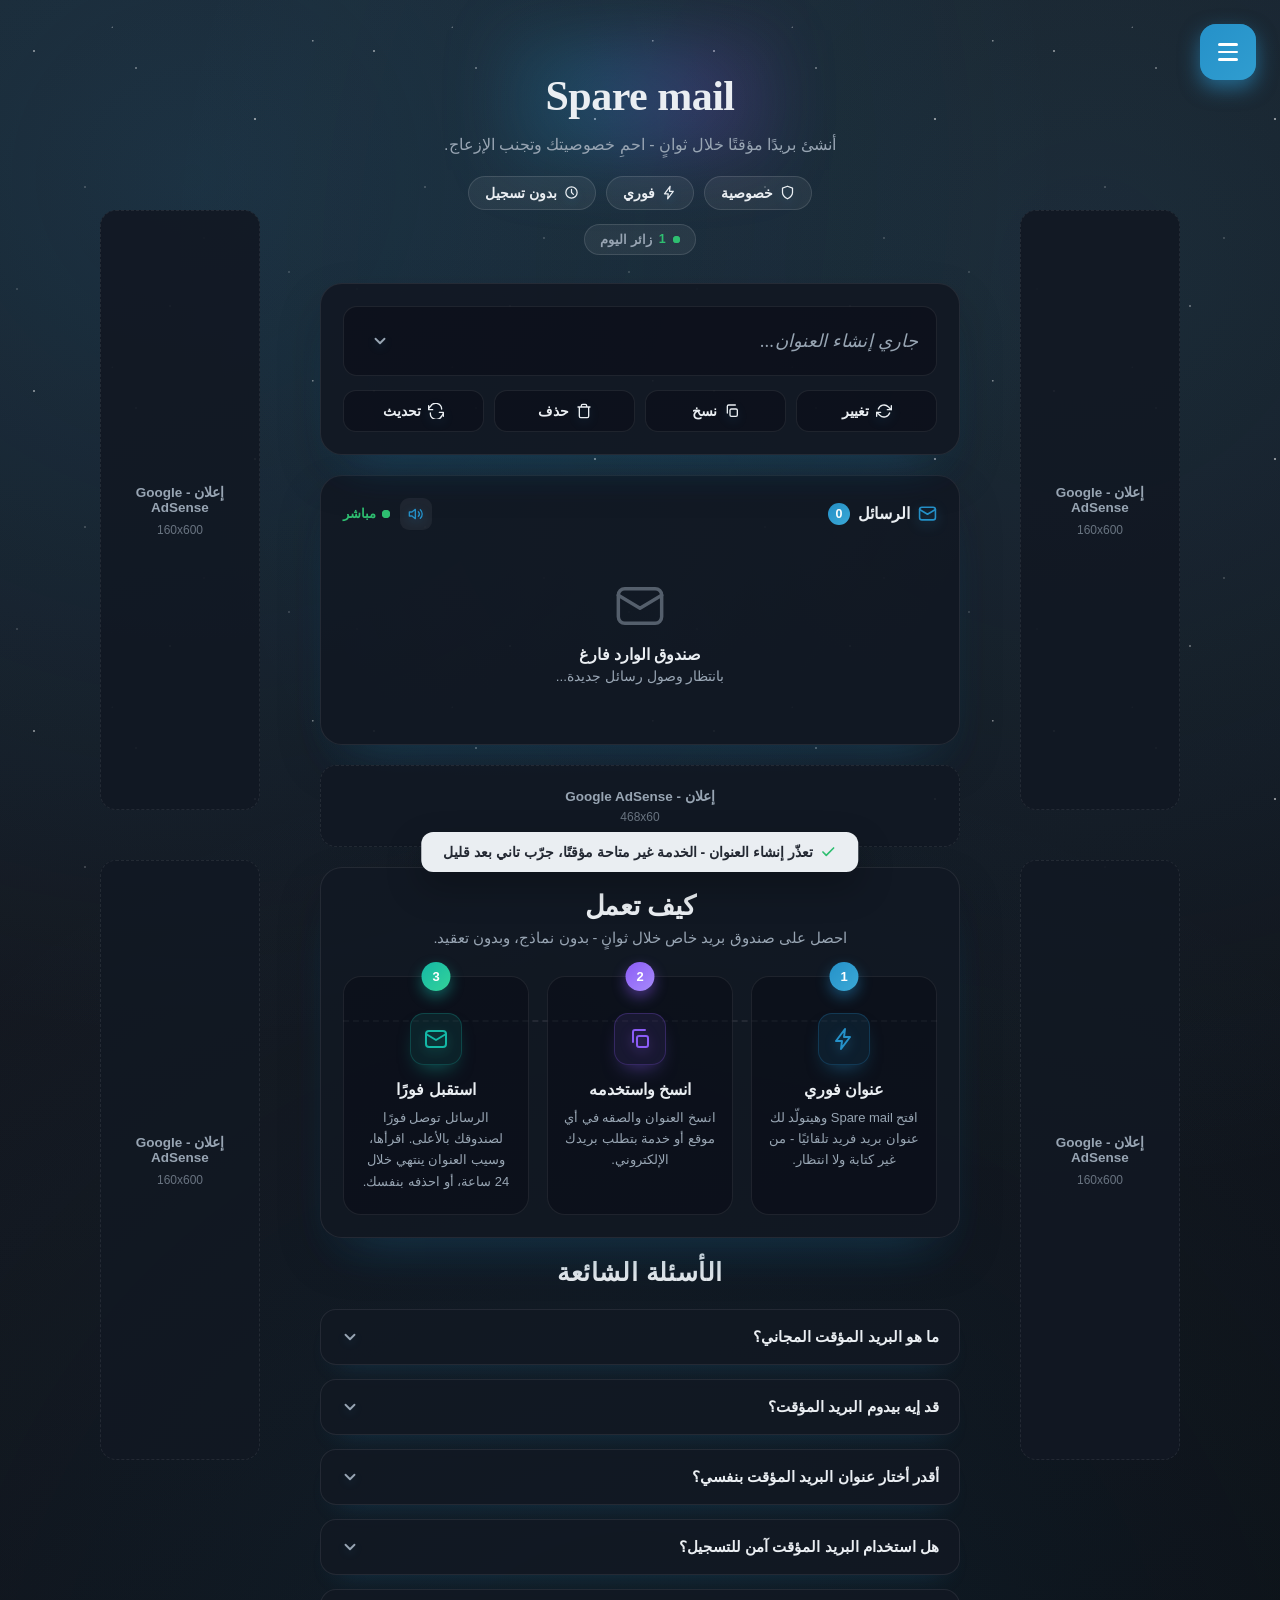
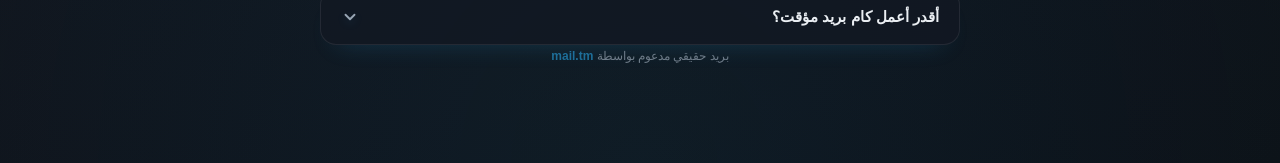
==== commit d74644e3: "Add files via upload" ====
--- a/index.html
+++ b/index.html
@@ -2307,57 +2307,81 @@
     pollTimer = setInterval(() => checkMessages(false), 5000);
   }
 
+  async function tryCreateAddress(domain, base){
+    let finalDomain = domain;
+
+    if(!finalDomain){
+      const domRes = await fetch(`${base}/domains`);
+      if(!domRes.ok) throw new Error('domains fetch failed');
+      const domData = await domRes.json();
+      const fetchedDomains = domData['hydra:member'] || domData.member || [];
+      if(!fetchedDomains.length) throw new Error('no domains available');
+      finalDomain = fetchedDomains[Math.floor(Math.random() * fetchedDomains.length)].domain;
+    }
+
+    const address = `${randomString(10)}@${finalDomain}`;
+    const password = randomString(16);
+
+    const createRes = await fetch(`${base}/accounts`, {
+      method: 'POST',
+      headers: { 'Content-Type': 'application/json' },
+      body: JSON.stringify({ address, password })
+    });
+    if(!createRes.ok) throw new Error('account creation failed');
+    const accountData = await createRes.json();
+
+    const tokenRes = await fetch(`${base}/token`, {
+      method: 'POST',
+      headers: { 'Content-Type': 'application/json' },
+      body: JSON.stringify({ address, password })
+    });
+    if(!tokenRes.ok) throw new Error('token request failed');
+    const tokenData = await tokenRes.json();
+
+    return { address, domain: finalDomain, accountId: accountData.id, token: tokenData.token };
+  }
+
   async function fetchNewAddress(preferredDomain, preferredBase){
     stopPolling();
     emailText.classList.add('swap');
-    try{
-      let domain = preferredDomain;
-      const base = preferredBase || API;
-
-      if(!domain){
-        const domRes = await fetch(`${base}/domains`);
-        if(!domRes.ok) throw new Error('domains fetch failed');
-        const domData = await domRes.json();
-        const fetchedDomains = domData['hydra:member'] || domData.member || [];
-        if(!fetchedDomains.length) throw new Error('no domains available');
-        domain = fetchedDomains[Math.floor(Math.random() * fetchedDomains.length)].domain;
+
+    /* If the user explicitly picked a domain/provider from the dropdown,
+       respect that exact choice - only fall back across providers when
+       no specific preference was given (e.g. initial load, plain refresh). */
+    const attempts = preferredBase ? [preferredBase] : API_PROVIDERS;
+    let result = null;
+    let lastError = null;
+
+    let usedBase = null;
+    for(const base of attempts){
+      try{
+        result = await tryCreateAddress(preferredDomain, base);
+        usedBase = base;
+        break;
+      }catch(err){
+        lastError = err;
       }
-
-      const address = `${randomString(10)}@${domain}`;
-      const password = randomString(16);
-
-      const createRes = await fetch(`${base}/accounts`, {
-        method: 'POST',
-        headers: { 'Content-Type': 'application/json' },
-        body: JSON.stringify({ address, password })
-      });
-      if(!createRes.ok) throw new Error('account creation failed');
-      const accountData = await createRes.json();
-      accountId = accountData.id;
-
-      const tokenRes = await fetch(`${base}/token`, {
-        method: 'POST',
-        headers: { 'Content-Type': 'application/json' },
-        body: JSON.stringify({ address, password })
-      });
-      if(!tokenRes.ok) throw new Error('token request failed');
-      const tokenData = await tokenRes.json();
-      authToken = tokenData.token;
-      currentApiBase = base;
-      currentDomain = domain;
-
-      setTimeout(() => {
-        emailText.textContent = address;
-        emailText.classList.remove('empty');
-        emailText.classList.remove('swap');
-      }, 180);
-
-      resetMessages();
-      startPolling();
-    }catch(err){
+    }
+
+    if(!result){
       emailText.classList.remove('swap');
-      showToast('تعذّر إنشاء العنوان - تحقق من الاتصال', 'Could not generate address - check your connection');
-    }
+      showToast('تعذّر إنشاء العنوان - الخدمة غير متاحة مؤقتًا، جرّب تاني بعد قليل', 'Could not generate address - service temporarily unavailable, try again shortly');
+      return;
+    }
+
+    accountId = result.accountId;
+    authToken = result.token;
+    currentApiBase = usedBase;
+    currentDomain = result.domain;
+
+    setTimeout(() => {
+      emailText.textContent = result.address;
+      emailText.classList.remove('empty');
+      emailText.classList.remove('swap');
+    }, 180);
+
+    resetMessages();
+    startPolling();
   }
 
   async function checkMessages(manual){
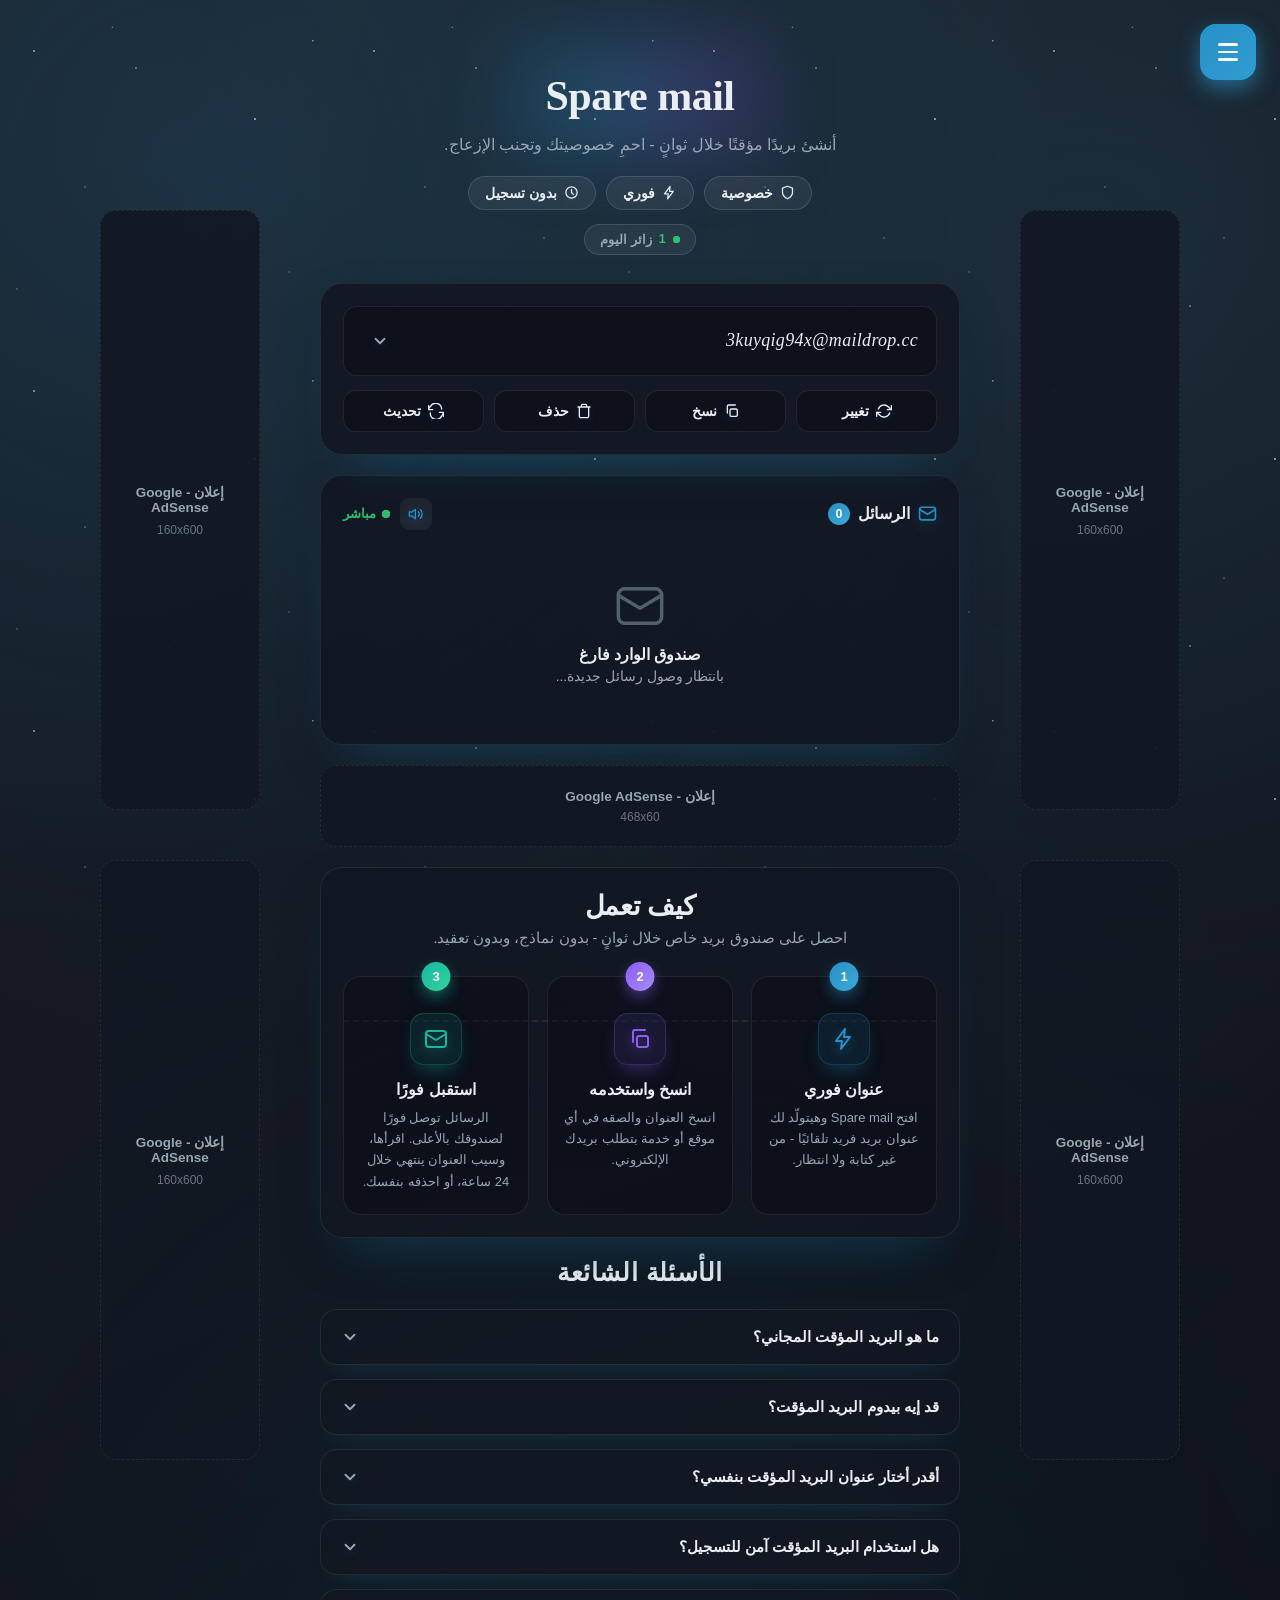
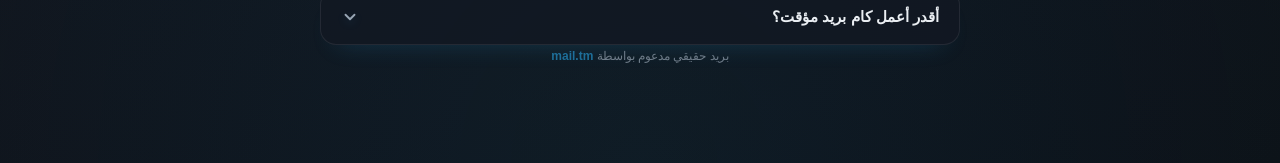
==== commit aaa12d8e: "Add files via upload" ====
--- a/index.html
+++ b/index.html
@@ -2183,6 +2183,37 @@
   let currentApiBase = API_PROVIDERS[0];
   let currentDomain = '';
 
+  /* Maildrop.cc - third provider. GraphQL-based, no account/token needed
+     (any mailbox name works instantly). It uses its own stable root domain
+     which never rotates the way mail.tm/mail.gw subdomains do, so it also
+     doubles as a real, always-available fallback when both REST providers
+     are down - unlike a hardcoded subdomain name, this one won't go stale. */
+  const MAILDROP_BASE = 'maildrop';
+  const MAILDROP_DOMAIN = 'maildrop.cc';
+  const MAILDROP_GRAPHQL = 'https://api.maildrop.cc/graphql';
+  const ALL_PROVIDERS = [...API_PROVIDERS, MAILDROP_BASE];
+
+  async function maildropQuery(query, variables){
+    const res = await fetch(MAILDROP_GRAPHQL, {
+      method: 'POST',
+      headers: { 'Content-Type': 'application/json' },
+      body: JSON.stringify({ query, variables })
+    });
+    if(!res.ok) throw new Error('maildrop request failed');
+    const json = await res.json();
+    if(json.errors && json.errors.length) throw new Error(json.errors[0].message || 'maildrop error');
+    return json.data;
+  }
+
+  function htmlToPlainText(html){
+    try{
+      const doc = new DOMParser().parseFromString(html, 'text/html');
+      return doc.body.textContent || '';
+    }catch(err){
+      return html.replace(/<[^>]*>/g, ' ');
+    }
+  }
+
   function randomString(len){
     const chars = 'abcdefghijklmnopqrstuvwxyz0123456789';
     let s = '';
@@ -2240,22 +2271,21 @@
         API_PROVIDERS.map(base => fetch(`${base}/domains`).then(r => r.ok ? r.json() : Promise.reject()))
       );
 
-      availableDomains = [{ domain: 'web-library.net', base: 'https://api.mail.tm' }];
+      availableDomains = [];
       results.forEach((result, i) => {
         if(result.status !== 'fulfilled') return;
         const list = result.value['hydra:member'] || result.value.member || [];
         list.forEach(d => {
-          if(d.domain && !availableDomains.some(existing => existing.domain === d.domain)){
+          if(d.domain && d.isActive !== false && !availableDomains.some(existing => existing.domain === d.domain)){
             availableDomains.push({ domain: d.domain, base: API_PROVIDERS[i] });
           }
         });
       });
+
+      /* Maildrop.cc doesn't rotate domains, so it's always a real, working
+         option - shown alongside whatever mail.tm/mail.gw return live. */
+      availableDomains.push({ domain: MAILDROP_DOMAIN, base: MAILDROP_BASE });
       domainsLoaded = true;
-
-      if(!availableDomains.length){
-        domainList.innerHTML = '<li class="domain-loading">مفيش نطاقات متاحة حاليًا</li>';
-        return;
-      }
 
       domainList.innerHTML = '';
       availableDomains.forEach(({ domain, base }) => {
@@ -2269,7 +2299,19 @@
         domainList.appendChild(li);
       });
     }catch(err){
-      domainList.innerHTML = '<li class="domain-loading">تعذّر تحميل النطاقات</li>';
+      availableDomains = [{ domain: MAILDROP_DOMAIN, base: MAILDROP_BASE }];
+      domainsLoaded = true;
+      domainList.innerHTML = '';
+      availableDomains.forEach(({ domain, base }) => {
+        const li = document.createElement('li');
+        li.className = 'domain-option';
+        li.textContent = `@${domain}`;
+        li.addEventListener('click', () => {
+          closeDomainDropdown();
+          fetchNewAddress(domain, base);
+        });
+        domainList.appendChild(li);
+      });
     }
   }
 
@@ -2308,6 +2350,14 @@
   }
 
   async function tryCreateAddress(domain, base){
+    if(base === MAILDROP_BASE){
+      /* Maildrop has no signup step - any mailbox name @maildrop.cc is
+         live the moment something is sent to it, no account/token call. */
+      const finalDomain = MAILDROP_DOMAIN;
+      const mailbox = randomString(10);
+      return { address: `${mailbox}@${finalDomain}`, domain: finalDomain, accountId: mailbox, token: null };
+    }
+
     let finalDomain = domain;
 
     if(!finalDomain){
@@ -2348,7 +2398,7 @@
     /* If the user explicitly picked a domain/provider from the dropdown,
        respect that exact choice - only fall back across providers when
        no specific preference was given (e.g. initial load, plain refresh). */
-    const attempts = preferredBase ? [preferredBase] : API_PROVIDERS;
+    const attempts = preferredBase ? [preferredBase] : ALL_PROVIDERS;
     let result = null;
     let lastError = null;
 
@@ -2385,6 +2435,30 @@
   }
 
   async function checkMessages(manual){
+    if(currentApiBase === MAILDROP_BASE){
+      if(!accountId) return;
+      try{
+        const data = await maildropQuery(
+          `query Inbox($mailbox: String!){ inbox(mailbox: $mailbox){ id headerfrom subject date } }`,
+          { mailbox: accountId }
+        );
+        const messages = (data && data.inbox) || [];
+        const newOnes = messages.filter(m => !seenIds.has(m.id)).reverse();
+        newOnes.forEach(m => {
+          seenIds.add(m.id);
+          addRealMessage({ id: m.id, subject: m.subject, from: { address: m.headerfrom } });
+        });
+        if(manual && newOnes.length === 0){
+          showToast('مفيش رسائل جديدة لسه', 'No new messages yet');
+        }
+      }catch(err){
+        if(manual){
+          showToast('تعذّر تحديث الرسائل - تحقق من الاتصال', 'Could not refresh - check your connection');
+        }
+      }
+      return;
+    }
+
     if(!authToken) return;
     try{
       const res = await fetch(`${currentApiBase}/messages`, {
@@ -2456,12 +2530,23 @@
     item.appendChild(loadingEl);
 
     try{
-      const res = await fetch(`${currentApiBase}/messages/${encodeURIComponent(item.dataset.id)}`, {
-        headers: { 'Authorization': `Bearer ${authToken}` }
-      });
-      if(!res.ok) throw new Error('read message failed');
-      const full = await res.json();
-      const bodyText = full.text || full.intro || (isEn ? 'No preview available for this message.' : 'مفيش معاينة نصية متاحة لهذه الرسالة.');
+      let bodyText;
+      if(currentApiBase === MAILDROP_BASE){
+        const data = await maildropQuery(
+          `query Msg($mailbox: String!, $id: String!){ message(mailbox: $mailbox, id: $id){ data html } }`,
+          { mailbox: accountId, id: item.dataset.id }
+        );
+        const full = data && data.message;
+        const raw = full && (full.html || full.data);
+        bodyText = (raw && (full.html ? htmlToPlainText(raw) : raw)) || (isEn ? 'No preview available for this message.' : 'مفيش معاينة نصية متاحة لهذه الرسالة.');
+      } else {
+        const res = await fetch(`${currentApiBase}/messages/${encodeURIComponent(item.dataset.id)}`, {
+          headers: { 'Authorization': `Bearer ${authToken}` }
+        });
+        if(!res.ok) throw new Error('read message failed');
+        const full = await res.json();
+        bodyText = full.text || full.intro || (isEn ? 'No preview available for this message.' : 'مفيش معاينة نصية متاحة لهذه الرسالة.');
+      }
       loadingEl.remove();
       const bodyWrap = document.createElement('div');
       bodyWrap.className = 'msg-body';
@@ -2485,6 +2570,9 @@
   deleteBtn.addEventListener('click', () => {
     addButtonFx(deleteBtn, 'shake');
     stopPolling();
+    /* Maildrop has no accounts to delete server-side (authToken stays null
+       for it), so this REST delete call is naturally skipped for it and we
+       just forget the mailbox name locally below. */
     if(accountId && authToken){
       fetch(`${currentApiBase}/accounts/${accountId}`, {
         method: 'DELETE',
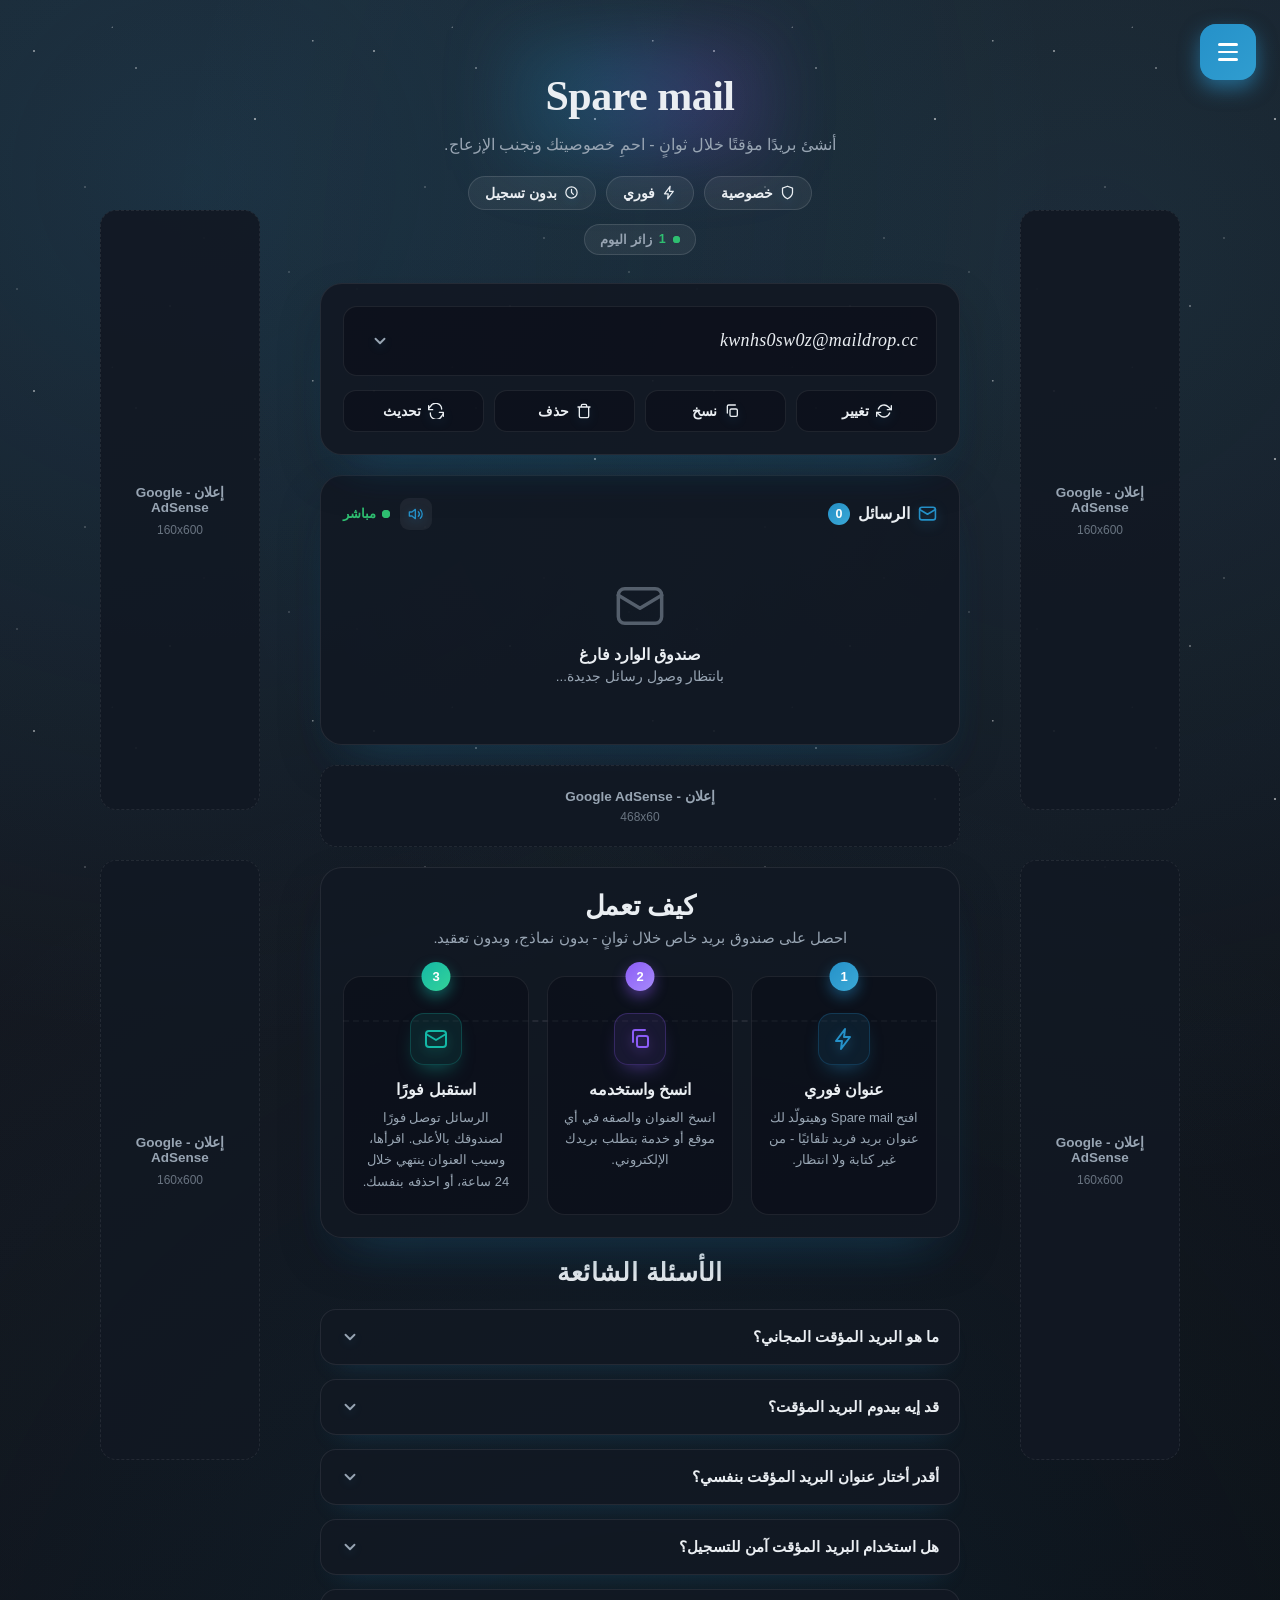
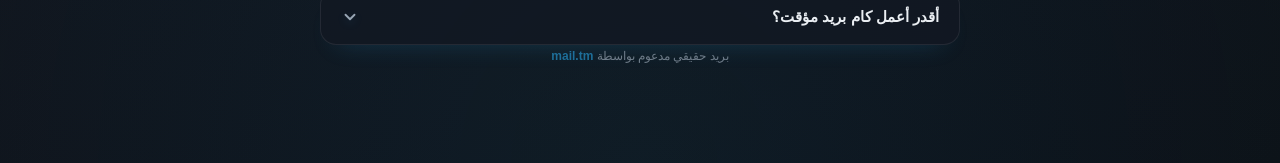
==== commit 481ffde1: "Add files via upload" ====
--- a/index.html
+++ b/index.html
@@ -1027,23 +1027,7 @@
   .msg-item:hover{ transform:translateY(-2px); box-shadow:0 10px 20px rgba(10,15,25,.15); }
   .msg-item .msg-from{ font-size:14px; font-weight:700; color:var(--text-dark); }
   .msg-item .msg-subject{ font-size:13px; color:var(--text-gray); }
-  .msg-body{
-    max-height:0;
-    overflow:hidden;
-    transition:max-height .3s ease;
-  }
-  .msg-item.open .msg-body{ max-height:260px; overflow-y:auto; overscroll-behavior:contain; }
-  .msg-body p{
-    margin:10px 0 0;
-    padding-top:10px;
-    border-top:1px dashed var(--card-border);
-    font-size:12.5px;
-    line-height:1.7;
-    color:var(--text-gray);
-    white-space:pre-wrap;
-    word-break:break-word;
-  }
-  .msg-item .msg-loading{ font-size:12px; color:var(--text-gray); opacity:.7; }
+  .msg-item.read .msg-from{ font-weight:500; }
 
   /* ===== How It Works ===== */
   .how-card{ text-align:center; }
@@ -1381,6 +1365,106 @@
     letter-spacing:-.3px;
     color:var(--text-dark);
     margin:0;
+  }
+
+  /* ===== Message detail overlay (Gmail-style reader) ===== */
+  .msg-detail-overlay{
+    display:flex;
+    flex-direction:column;
+    padding:14px clamp(10px,3vw,24px) 0;
+    overflow:hidden;
+  }
+  .msg-detail-header{
+    position:static;
+    margin:0 0 12px;
+    max-width:min(720px, 96vw);
+    align-items:flex-start;
+    flex-shrink:0;
+  }
+  .msg-detail-meta{ flex:1; min-width:0; padding:0 10px; }
+  .msg-detail-subject{
+    font-size:15px;
+    font-weight:800;
+    color:var(--text-dark);
+    margin:0 0 3px;
+    overflow-wrap:break-word;
+  }
+  .msg-detail-from{
+    font-size:12.5px;
+    color:var(--text-gray);
+    margin:0;
+    overflow-wrap:break-word;
+  }
+  .msg-detail-date{
+    font-size:11px;
+    color:var(--text-gray);
+    opacity:.75;
+    margin:3px 0 0;
+  }
+  .msg-detail-avatar{
+    width:38px;
+    height:38px;
+    border-radius:50%;
+    background:var(--input-bg);
+    border:1px solid var(--card-border);
+    display:flex;
+    align-items:center;
+    justify-content:center;
+    font-size:15px;
+    font-weight:800;
+    color:var(--blue);
+    flex-shrink:0;
+  }
+  .msg-detail-body-wrap{
+    flex:1;
+    min-height:0;
+    max-width:min(720px, 96vw);
+    width:100%;
+    margin:0 auto;
+    display:flex;
+    flex-direction:column;
+    padding-bottom:16px;
+  }
+  .msg-image-banner{
+    display:flex;
+    align-items:center;
+    justify-content:space-between;
+    gap:10px;
+    background:var(--input-bg);
+    border:1px solid var(--card-border);
+    border-radius:12px;
+    padding:9px 12px;
+    margin:0 0 10px;
+    font-size:12px;
+    color:var(--text-gray);
+    flex-shrink:0;
+  }
+  .msg-image-banner button{
+    flex-shrink:0;
+    border:1px solid var(--pill-border);
+    background:var(--pill-bg);
+    color:var(--blue);
+    font-weight:700;
+    font-size:12px;
+    padding:6px 12px;
+    border-radius:999px;
+    cursor:pointer;
+  }
+  .msg-detail-frame{
+    flex:1;
+    min-height:0;
+    width:100%;
+    border:1px solid var(--card-border);
+    border-radius:16px;
+    background:#fff;
+  }
+  .msg-detail-loading{
+    flex:1;
+    display:flex;
+    align-items:center;
+    justify-content:center;
+    font-size:13px;
+    color:var(--text-gray);
   }
 
   .articles-grid{
@@ -1901,6 +1985,28 @@
   </div>
 </div>
 
+<div class="overlay-page msg-detail-overlay" id="msgDetailPage">
+  <div class="overlay-header msg-detail-header">
+    <button class="overlay-back" id="msgDetailBackBtn" aria-label="رجوع">
+      <svg viewBox="0 0 24 24" fill="none" stroke="currentColor" stroke-width="2.5" stroke-linecap="round" stroke-linejoin="round"><path d="M15 18l-6-6 6-6"/></svg>
+    </button>
+    <div class="msg-detail-meta">
+      <p class="msg-detail-subject" id="msgDetailSubject"></p>
+      <p class="msg-detail-from" id="msgDetailFrom"></p>
+      <p class="msg-detail-date" id="msgDetailDate"></p>
+    </div>
+    <div class="msg-detail-avatar" id="msgDetailAvatar"></div>
+  </div>
+  <div class="msg-detail-body-wrap">
+    <div class="msg-image-banner" id="msgImageBanner" hidden>
+      <span data-ar="الصور الخارجية مخفية لحماية خصوصيتك" data-en="External images are hidden to protect your privacy">الصور الخارجية مخفية لحماية خصوصيتك</span>
+      <button type="button" id="msgLoadImagesBtn" data-ar="عرض الصور" data-en="Show images">عرض الصور</button>
+    </div>
+    <div class="msg-detail-loading" id="msgDetailLoading" data-ar="جاري تحميل الرسالة..." data-en="Loading message...">جاري تحميل الرسالة...</div>
+    <iframe class="msg-detail-frame" id="msgDetailFrame" hidden sandbox="allow-popups allow-popups-to-escape-sandbox" referrerpolicy="no-referrer" title="محتوى الرسالة"></iframe>
+  </div>
+</div>
+
 
 <div class="fab-wrap" id="fabWrap">
   <div class="fab-ring"></div>
@@ -2177,6 +2283,7 @@
   let accountId = '';
   let pollTimer = null;
   let seenIds = new Set();
+  const tempmailMessageCache = new Map();
 
   const API_PROVIDERS = ['https://api.mail.tm', 'https://api.mail.gw'];
   const API = API_PROVIDERS[0];
@@ -2191,7 +2298,16 @@
   const MAILDROP_BASE = 'maildrop';
   const MAILDROP_DOMAIN = 'maildrop.cc';
   const MAILDROP_GRAPHQL = 'https://api.maildrop.cc/graphql';
-  const ALL_PROVIDERS = [...API_PROVIDERS, MAILDROP_BASE];
+
+  /* TempMail.lol - fourth provider. Plain REST, no API key needed for the
+     free tier. Unlike the others it has no "list domains" endpoint - you
+     only find out which domain you got after creating the inbox - so it's
+     offered in the dropdown as a "random address" option rather than a
+     named @domain, and it also joins the automatic fallback chain below. */
+  const TEMPMAIL_BASE = 'tempmail';
+  const TEMPMAIL_API = 'https://api.tempmail.lol/v2';
+
+  const ALL_PROVIDERS = [...API_PROVIDERS, MAILDROP_BASE, TEMPMAIL_BASE];
 
   async function maildropQuery(query, variables){
     const res = await fetch(MAILDROP_GRAPHQL, {
@@ -2203,15 +2319,6 @@
     const json = await res.json();
     if(json.errors && json.errors.length) throw new Error(json.errors[0].message || 'maildrop error');
     return json.data;
-  }
-
-  function htmlToPlainText(html){
-    try{
-      const doc = new DOMParser().parseFromString(html, 'text/html');
-      return doc.body.textContent || '';
-    }catch(err){
-      return html.replace(/<[^>]*>/g, ' ');
-    }
   }
 
   function randomString(len){
@@ -2285,34 +2392,38 @@
       /* Maildrop.cc doesn't rotate domains, so it's always a real, working
          option - shown alongside whatever mail.tm/mail.gw return live. */
       availableDomains.push({ domain: MAILDROP_DOMAIN, base: MAILDROP_BASE });
+      /* TempMail.lol has no domains-listing endpoint - its domain is only
+         known after an address is actually created, so it's offered as a
+         distinct "random address" choice rather than a named @domain. */
+      availableDomains.push({ domain: null, base: TEMPMAIL_BASE });
       domainsLoaded = true;
 
-      domainList.innerHTML = '';
-      availableDomains.forEach(({ domain, base }) => {
-        const li = document.createElement('li');
-        li.className = 'domain-option';
-        li.textContent = `@${domain}`;
-        li.addEventListener('click', () => {
-          closeDomainDropdown();
-          fetchNewAddress(domain, base);
-        });
-        domainList.appendChild(li);
+      renderDomainList();
+    }catch(err){
+      availableDomains = [
+        { domain: MAILDROP_DOMAIN, base: MAILDROP_BASE },
+        { domain: null, base: TEMPMAIL_BASE }
+      ];
+      domainsLoaded = true;
+      renderDomainList();
+    }
+  }
+
+  function renderDomainList(){
+    const isEn = document.documentElement.lang === 'en';
+    domainList.innerHTML = '';
+    availableDomains.forEach(({ domain, base }) => {
+      const li = document.createElement('li');
+      li.className = 'domain-option';
+      li.textContent = base === TEMPMAIL_BASE
+        ? (isEn ? 'Random address (TempMail)' : 'عنوان عشوائي (TempMail)')
+        : `@${domain}`;
+      li.addEventListener('click', () => {
+        closeDomainDropdown();
+        fetchNewAddress(domain || undefined, base);
       });
-    }catch(err){
-      availableDomains = [{ domain: MAILDROP_DOMAIN, base: MAILDROP_BASE }];
-      domainsLoaded = true;
-      domainList.innerHTML = '';
-      availableDomains.forEach(({ domain, base }) => {
-        const li = document.createElement('li');
-        li.className = 'domain-option';
-        li.textContent = `@${domain}`;
-        li.addEventListener('click', () => {
-          closeDomainDropdown();
-          fetchNewAddress(domain, base);
-        });
-        domainList.appendChild(li);
-      });
-    }
+      domainList.appendChild(li);
+    });
   }
 
   function openDomainDropdown(){
@@ -2335,6 +2446,7 @@
   function resetMessages(){
     msgTotal = 0;
     seenIds = new Set();
+    tempmailMessageCache.clear();
     msgCount.textContent = '0';
     messagesList.innerHTML = '';
     messagesEmpty.style.display = 'flex';
@@ -2356,6 +2468,25 @@
       const finalDomain = MAILDROP_DOMAIN;
       const mailbox = randomString(10);
       return { address: `${mailbox}@${finalDomain}`, domain: finalDomain, accountId: mailbox, token: null };
+    }
+
+    if(base === TEMPMAIL_BASE){
+      /* No domain choice possible up front - the server assigns whatever
+         domain is currently available and we just read it off the address
+         it returns. accountId here holds TempMail's own inbox token,
+         which is passed as a query param (not a Bearer header) when
+         checking messages, so authToken stays null for this provider. */
+      const res = await fetch(`${TEMPMAIL_API}/inbox/create`, {
+        method: 'POST',
+        headers: { 'Content-Type': 'application/json' },
+        body: JSON.stringify({})
+      });
+      if(!res.ok) throw new Error('tempmail inbox creation failed');
+      const data = await res.json();
+      const atIndex = (data.address || '').indexOf('@');
+      if(atIndex < 0) throw new Error('tempmail returned no address');
+      const finalDomain = data.address.slice(atIndex + 1);
+      return { address: data.address, domain: finalDomain, accountId: data.token, token: null };
     }
 
     let finalDomain = domain;
@@ -2446,7 +2577,7 @@
         const newOnes = messages.filter(m => !seenIds.has(m.id)).reverse();
         newOnes.forEach(m => {
           seenIds.add(m.id);
-          addRealMessage({ id: m.id, subject: m.subject, from: { address: m.headerfrom } });
+          addRealMessage({ id: m.id, subject: m.subject, from: { address: m.headerfrom }, createdAt: m.date });
         });
         if(manual && newOnes.length === 0){
           showToast('مفيش رسائل جديدة لسه', 'No new messages yet');
@@ -2459,6 +2590,40 @@
       return;
     }
 
+    if(currentApiBase === TEMPMAIL_BASE){
+      if(!accountId) return;
+      try{
+        const res = await fetch(`${TEMPMAIL_API}/inbox?token=${encodeURIComponent(accountId)}`);
+        if(!res.ok) throw new Error('tempmail fetch messages failed');
+        const data = await res.json();
+        if(data.expired){
+          if(manual) showToast('انتهت صلاحية الصندوق - جرّب تغيير العنوان', 'This inbox expired - try changing address');
+          return;
+        }
+        /* TempMail messages have no id from the server, and array order
+           isn't documented, so sort by date ascending and synthesize a
+           stable key before prepending (newest ends up on top, as usual). */
+        const emails = (data.emails || []).slice().sort((a, b) => (a.date || 0) - (b.date || 0));
+        let addedAny = false;
+        emails.forEach(m => {
+          const key = `tm_${m.date}_${m.from}_${m.subject}`;
+          if(seenIds.has(key)) return;
+          seenIds.add(key);
+          tempmailMessageCache.set(key, m);
+          addedAny = true;
+          addRealMessage({ id: key, subject: m.subject, from: { address: m.from }, createdAt: m.date });
+        });
+        if(manual && !addedAny){
+          showToast('مفيش رسائل جديدة لسه', 'No new messages yet');
+        }
+      }catch(err){
+        if(manual){
+          showToast('تعذّر تحديث الرسائل - تحقق من الاتصال', 'Could not refresh - check your connection');
+        }
+      }
+      return;
+    }
+
     if(!authToken) return;
     try{
       const res = await fetch(`${currentApiBase}/messages`, {
@@ -2494,13 +2659,20 @@
     addButtonFx(msgCount, 'pop');
 
     const isEn = document.documentElement.lang === 'en';
-    const senderRaw = (m.from && (m.from.name || m.from.address)) || (isEn ? 'Unknown sender' : 'مرسل غير معروف');
+    const fromName = (m.from && m.from.name) || '';
+    const fromAddress = (m.from && m.from.address) || '';
+    const senderRaw = fromName || fromAddress || (isEn ? 'Unknown sender' : 'مرسل غير معروف');
     const fromDisplay = escapeHtml(senderRaw);
-    const subjectDisplay = escapeHtml(m.subject || (isEn ? '(no subject)' : '(بدون عنوان)'));
+    const subjectRaw = m.subject || (isEn ? '(no subject)' : '(بدون عنوان)');
+    const subjectDisplay = escapeHtml(subjectRaw);
 
     const li = document.createElement('li');
     li.className = 'msg-item';
     li.dataset.id = m.id;
+    li.dataset.fromName = fromName;
+    li.dataset.fromAddress = fromAddress;
+    li.dataset.subject = subjectRaw;
+    li.dataset.createdAt = m.createdAt || m.date || '';
     li.innerHTML = `<span class="msg-from">${fromDisplay}</span><span class="msg-subject">${subjectDisplay}</span>`;
     messagesList.prepend(li);
 
@@ -2510,54 +2682,167 @@
     }
   }
 
-  messagesList.addEventListener('click', async (e) => {
-    const item = e.target.closest('.msg-item');
-    if(!item) return;
-
-    const isOpen = item.classList.contains('open');
-    if(isOpen){
-      item.classList.remove('open');
-      return;
-    }
-    item.classList.add('open');
-
-    if(item.dataset.loaded === 'true') return;
-
+  const msgDetailPage = document.getElementById('msgDetailPage');
+  const msgDetailBackBtn = document.getElementById('msgDetailBackBtn');
+  const msgDetailSubject = document.getElementById('msgDetailSubject');
+  const msgDetailFrom = document.getElementById('msgDetailFrom');
+  const msgDetailDate = document.getElementById('msgDetailDate');
+  const msgDetailAvatar = document.getElementById('msgDetailAvatar');
+  const msgDetailLoading = document.getElementById('msgDetailLoading');
+  const msgDetailFrame = document.getElementById('msgDetailFrame');
+  const msgImageBanner = document.getElementById('msgImageBanner');
+  const msgLoadImagesBtn = document.getElementById('msgLoadImagesBtn');
+
+  let msgDetailToken = 0;
+  let msgDetailContent = null; // { html, text } for the currently open message
+
+  function formatMsgDate(value, isEn){
+    if(!value) return '';
+    const parsed = /^\d+$/.test(value) ? Number(value) : value;
+    const d = new Date(parsed);
+    if(isNaN(d.getTime())) return '';
+    try{
+      return d.toLocaleString(isEn ? 'en-US' : 'ar-EG', { dateStyle: 'medium', timeStyle: 'short' });
+    }catch(err){
+      return d.toString();
+    }
+  }
+
+  /* Builds a safe standalone HTML document for the sandboxed iframe:
+     - strips <script>/<iframe>/<object>/<embed> (defense in depth; the
+       sandbox already blocks script execution regardless)
+     - forces every link to open in a new tab so real CTA buttons work
+       without letting the email navigate our own page
+     - neutralizes <form action> so nothing can auto-submit
+     - blocks remote images by default (tracking-pixel protection) unless
+       allowImages is true, similar to Gmail's "display images" prompt */
+  function buildEmailDoc(rawHtml, rawText, allowImages){
     const isEn = document.documentElement.lang === 'en';
-    const loadingEl = document.createElement('div');
-    loadingEl.className = 'msg-loading';
-    loadingEl.textContent = isEn ? 'Loading…' : 'جاري التحميل...';
-    item.appendChild(loadingEl);
+    let doc;
+    if(rawHtml && rawHtml.trim()){
+      doc = new DOMParser().parseFromString(rawHtml, 'text/html');
+    } else {
+      doc = new DOMParser().parseFromString('<!doctype html><html><body></body></html>', 'text/html');
+      const pre = doc.createElement('div');
+      pre.setAttribute('style', 'white-space:pre-wrap; word-break:break-word;');
+      pre.textContent = rawText || (isEn ? 'No content.' : 'لا يوجد محتوى.');
+      doc.body.appendChild(pre);
+    }
+
+    doc.querySelectorAll('script, iframe, object, embed').forEach(el => el.remove());
+    doc.querySelectorAll('form').forEach(f => f.removeAttribute('action'));
+    doc.querySelectorAll('a[href]').forEach(a => {
+      a.setAttribute('target', '_blank');
+      a.setAttribute('rel', 'noopener noreferrer');
+    });
+
+    let hasRemoteImages = false;
+    doc.querySelectorAll('img[src]').forEach(img => {
+      const src = img.getAttribute('src') || '';
+      if(!/^https?:\/\//i.test(src)) return;
+      hasRemoteImages = true;
+      if(!allowImages){
+        img.setAttribute('data-blocked-src', src);
+        img.removeAttribute('src');
+        img.classList.add('sm-blocked-img');
+      }
+    });
+
+    const styleEl = doc.createElement('style');
+    styleEl.textContent = `
+      html, body{ margin:0; overscroll-behavior:contain; }
+      body{ padding:16px; font-family:-apple-system,'Segoe UI',Tahoma,Arial,sans-serif; font-size:14.5px; line-height:1.7; color:#1c1c1c; }
+      img{ max-width:100%; height:auto; }
+      .sm-blocked-img{ display:inline-block; min-width:36px; min-height:36px; background:rgba(120,120,120,.15); border:1px dashed rgba(120,120,120,.4); border-radius:6px; vertical-align:middle; }
+      table{ max-width:100% !important; }
+    `;
+    if(doc.head){
+      doc.head.insertBefore(styleEl, doc.head.firstChild);
+    } else {
+      doc.documentElement.insertBefore(styleEl, doc.body);
+    }
+
+    return { srcdoc: '<!doctype html>' + doc.documentElement.outerHTML, hasRemoteImages };
+  }
+
+  function renderMsgDetailFrame(allowImages){
+    if(!msgDetailContent) return;
+    const { srcdoc, hasRemoteImages } = buildEmailDoc(msgDetailContent.html, msgDetailContent.text, allowImages);
+    msgDetailFrame.srcdoc = srcdoc;
+    msgImageBanner.hidden = !(hasRemoteImages && !allowImages);
+  }
+
+  msgLoadImagesBtn.addEventListener('click', () => renderMsgDetailFrame(true));
+  msgDetailBackBtn.addEventListener('click', closeOverlays);
+
+  async function openMessageDetail(item){
+    const isEn = document.documentElement.lang === 'en';
+    const token = ++msgDetailToken;
+
+    const fromName = item.dataset.fromName || '';
+    const fromAddress = item.dataset.fromAddress || '';
+    const subject = item.dataset.subject || (isEn ? '(no subject)' : '(بدون عنوان)');
+
+    msgDetailSubject.textContent = subject;
+    msgDetailFrom.textContent = (fromName && fromAddress && fromName !== fromAddress)
+      ? `${fromName} <${fromAddress}>`
+      : (fromAddress || fromName || (isEn ? 'Unknown sender' : 'مرسل غير معروف'));
+    msgDetailDate.textContent = formatMsgDate(item.dataset.createdAt, isEn);
+    msgDetailAvatar.textContent = (fromName || fromAddress || '?').trim().charAt(0).toUpperCase() || '?';
+
+    msgDetailContent = null;
+    msgImageBanner.hidden = true;
+    msgDetailFrame.hidden = true;
+    msgDetailFrame.removeAttribute('srcdoc');
+    msgDetailLoading.hidden = false;
+    msgDetailLoading.textContent = isEn ? 'Loading message...' : 'جاري تحميل الرسالة...';
+
+    openOverlay(msgDetailPage);
 
     try{
-      let bodyText;
+      let html = '';
+      let text = '';
       if(currentApiBase === MAILDROP_BASE){
         const data = await maildropQuery(
           `query Msg($mailbox: String!, $id: String!){ message(mailbox: $mailbox, id: $id){ data html } }`,
           { mailbox: accountId, id: item.dataset.id }
         );
         const full = data && data.message;
-        const raw = full && (full.html || full.data);
-        bodyText = (raw && (full.html ? htmlToPlainText(raw) : raw)) || (isEn ? 'No preview available for this message.' : 'مفيش معاينة نصية متاحة لهذه الرسالة.');
+        html = (full && full.html) || '';
+        text = (full && full.data) || '';
+      } else if(currentApiBase === TEMPMAIL_BASE){
+        const cached = tempmailMessageCache.get(item.dataset.id);
+        html = (cached && cached.html) || '';
+        text = (cached && cached.body) || '';
       } else {
         const res = await fetch(`${currentApiBase}/messages/${encodeURIComponent(item.dataset.id)}`, {
           headers: { 'Authorization': `Bearer ${authToken}` }
         });
         if(!res.ok) throw new Error('read message failed');
         const full = await res.json();
-        bodyText = full.text || full.intro || (isEn ? 'No preview available for this message.' : 'مفيش معاينة نصية متاحة لهذه الرسالة.');
+        html = (full.html && full.html.length) ? full.html.join('') : '';
+        text = full.text || full.intro || '';
       }
-      loadingEl.remove();
-      const bodyWrap = document.createElement('div');
-      bodyWrap.className = 'msg-body';
-      const p = document.createElement('p');
-      p.textContent = bodyText;
-      bodyWrap.appendChild(p);
-      item.appendChild(bodyWrap);
+
+      if(token !== msgDetailToken) return;
+
+      msgDetailContent = { html, text };
+      msgDetailLoading.hidden = true;
+      msgDetailFrame.hidden = false;
+      renderMsgDetailFrame(false);
+      item.classList.add('read');
       item.dataset.loaded = 'true';
     }catch(err){
-      loadingEl.textContent = isEn ? 'Failed to load message.' : 'تعذّر تحميل الرسالة.';
-    }
+      if(token !== msgDetailToken) return;
+      msgDetailLoading.hidden = false;
+      msgDetailLoading.textContent = isEn ? 'Could not load this message.' : 'تعذّر تحميل الرسالة.';
+    }
+  }
+
+  messagesList.addEventListener('click', (e) => {
+    const item = e.target.closest('.msg-item');
+    if(!item) return;
+    openMessageDetail(item);
   });
 
   changeBtn.addEventListener('click', () => {
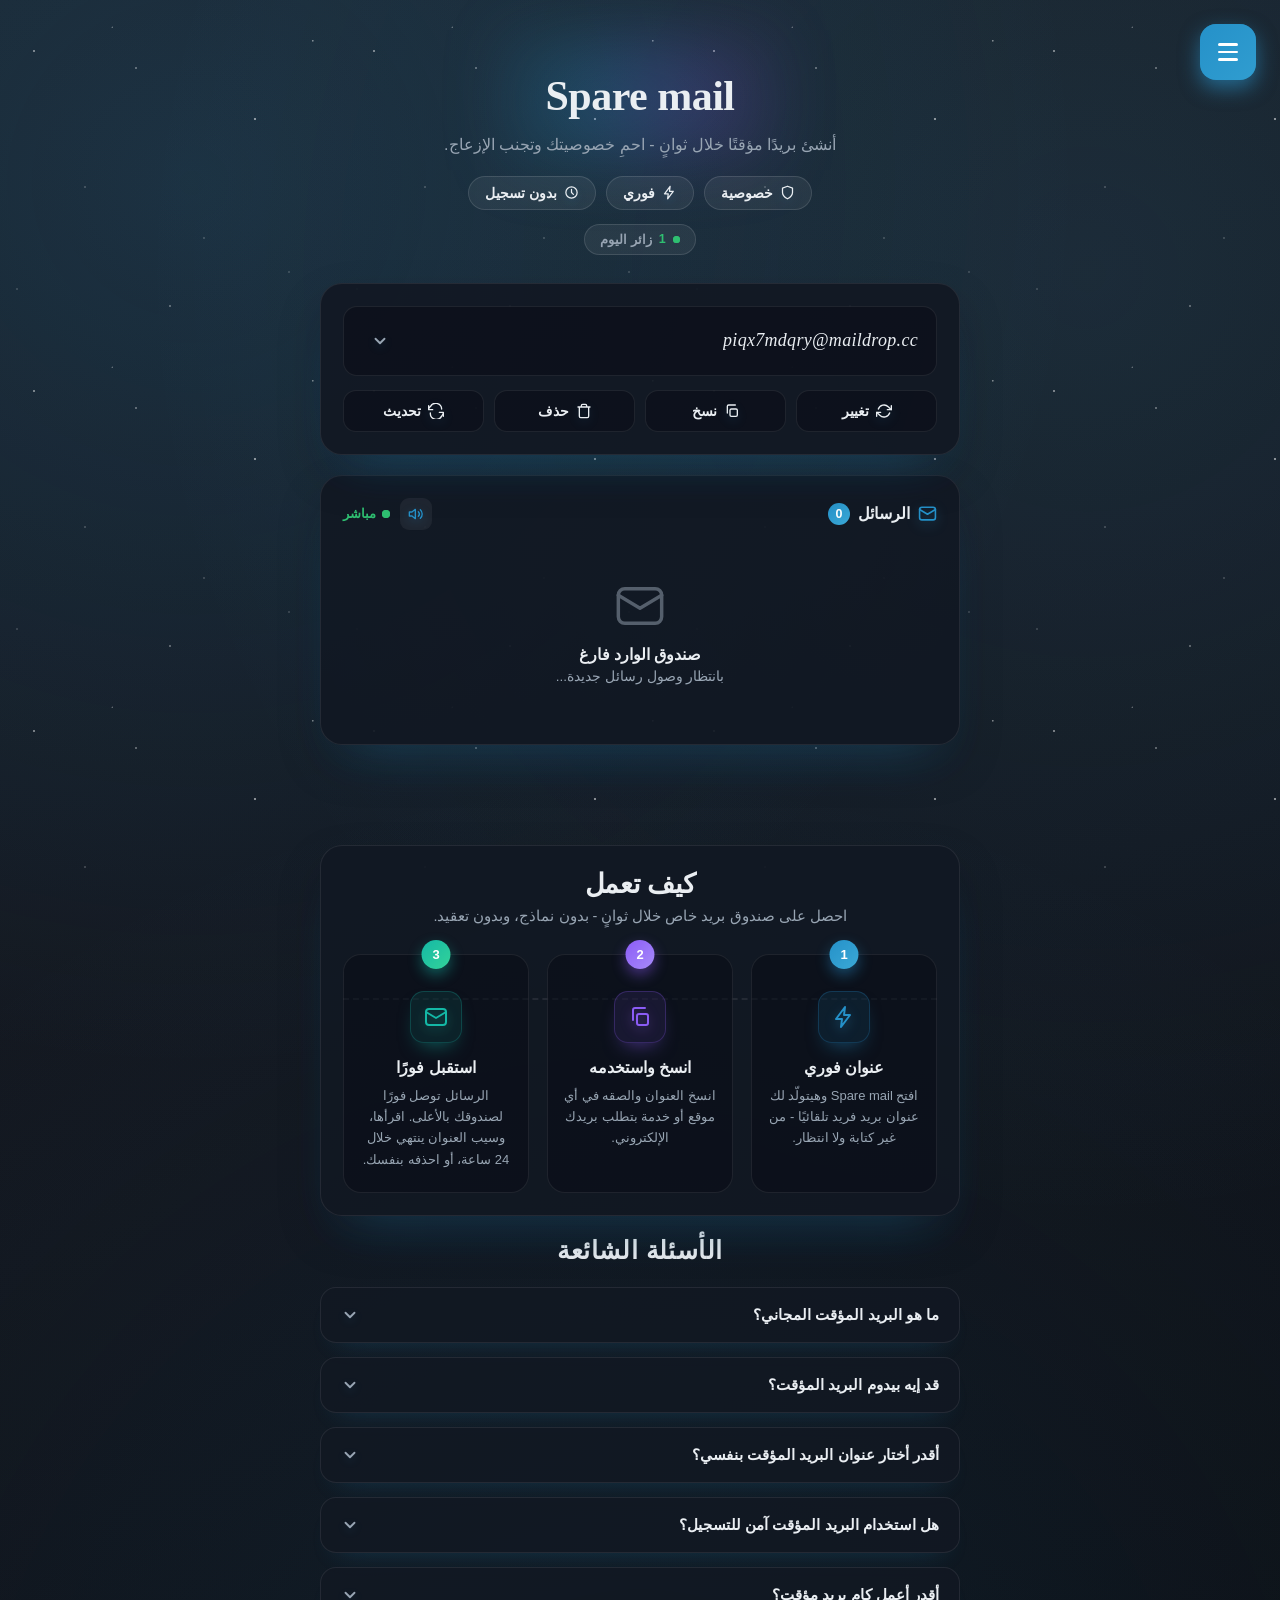
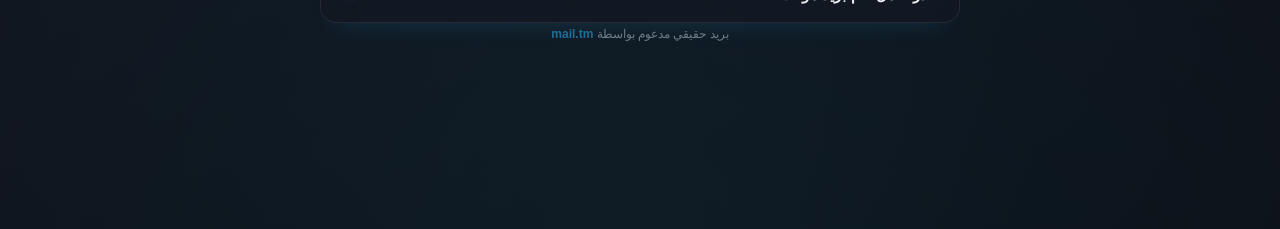
==== commit 9304dd3e: "Add files via upload" ====
--- a/index.html
+++ b/index.html
@@ -1129,29 +1129,13 @@
   .step-title{ font-size:15.5px; font-weight:700; color:var(--text-dark); margin:0 0 8px; }
   .step-desc{ font-size:13px; color:var(--text-gray); line-height:1.65; margin:0; }
 
-  /* ===== Ad placeholder ===== */
+  /* ===== Ad slot (empty - ready for real AdSense <ins> code) ===== */
   .ad-placeholder{
-    border:1.5px dashed var(--card-border);
-    border-radius:16px;
-    background:var(--card-bg);
-    padding:22px 20px;
-    text-align:center;
+    min-height:60px;
     margin-bottom:20px;
-    opacity:0;
-    transform:translateY(14px);
-    animation:heroIn .5s ease .1s forwards;
-  }
-  .ad-label{
-    font-size:13.5px;
-    font-weight:600;
-    color:var(--text-gray);
-    margin:0 0 6px;
-  }
-  .ad-size{
-    font-size:12px;
-    color:var(--text-gray);
-    opacity:.65;
-    margin:0;
+  }
+  .ad-placeholder.ad-placeholder-end{
+    margin:28px 0 0;
   }
 
   /* ===== FAQ ===== */
@@ -1235,23 +1219,12 @@
     width:160px;
     height:600px;
     max-height:75vh;
-    border:1.5px dashed var(--card-border);
-    border-radius:16px;
-    background:var(--card-bg);
     display:none;
-    flex-direction:column;
-    align-items:center;
-    justify-content:center;
-    text-align:center;
-    padding:16px;
     z-index:5;
-    opacity:0;
-    animation:heroIn .5s ease .15s forwards;
   }
   .ad-side.left{ left:100px; }
   .ad-side.right{ right:100px; }
-  .ad-side .ad-label{ margin-bottom:8px; }
-  .ad-side-2{ top:860px; animation-delay:.22s; }
+  .ad-side-2{ top:860px; }
   @media (min-width:1180px){
     .ad-side{ display:flex; }
     body{ min-height:1560px; }
@@ -1688,9 +1661,7 @@
     .messages-list{ max-height:230px; }
     .msg-item{ padding:11px 13px; border-radius:11px; }
 
-    .ad-placeholder{ padding:14px 12px; border-radius:12px; }
-    .ad-label{ font-size:12px; }
-    .ad-size{ font-size:11px; }
+    .ad-placeholder{ min-height:50px; }
 
     .section-header{ margin-bottom:16px; }
     .section-title{ font-size:19px; }
@@ -1727,22 +1698,10 @@
   <div class="cloud c3"></div>
 </div>
 
-<div class="ad-side left">
-  <p class="ad-label" data-ar="إعلان - Google AdSense" data-en="Google AdSense - Ad">إعلان - Google AdSense</p>
-  <p class="ad-size">160x600</p>
-</div>
-<div class="ad-side right">
-  <p class="ad-label" data-ar="إعلان - Google AdSense" data-en="Google AdSense - Ad">إعلان - Google AdSense</p>
-  <p class="ad-size">160x600</p>
-</div>
-<div class="ad-side left ad-side-2">
-  <p class="ad-label" data-ar="إعلان - Google AdSense" data-en="Google AdSense - Ad">إعلان - Google AdSense</p>
-  <p class="ad-size">160x600</p>
-</div>
-<div class="ad-side right ad-side-2">
-  <p class="ad-label" data-ar="إعلان - Google AdSense" data-en="Google AdSense - Ad">إعلان - Google AdSense</p>
-  <p class="ad-size">160x600</p>
-</div>
+<div class="ad-side left"><!-- ضع كود إعلان AdSense هنا (160x600) --></div>
+<div class="ad-side right"><!-- ضع كود إعلان AdSense هنا (160x600) --></div>
+<div class="ad-side left ad-side-2"><!-- ضع كود إعلان AdSense هنا (160x600) --></div>
+<div class="ad-side right ad-side-2"><!-- ضع كود إعلان AdSense هنا (160x600) --></div>
 
 <div class="backdrop" id="backdrop"></div>
 
@@ -1833,10 +1792,7 @@
     <ul class="messages-list" id="messagesList"></ul>
   </div>
 
-  <div class="ad-placeholder">
-    <p class="ad-label" data-ar="إعلان - Google AdSense" data-en="Google AdSense - Ad">إعلان - Google AdSense</p>
-    <p class="ad-size">468x60</p>
-  </div>
+  <div class="ad-placeholder"><!-- ضع كود إعلان AdSense هنا (468x60) --></div>
 
   <div class="card how-card">
     <div class="section-header">
@@ -1930,6 +1886,8 @@
     <span data-ar="بريد حقيقي مدعوم بواسطة" data-en="Real mail powered by">بريد حقيقي مدعوم بواسطة</span>
     <a href="https://mail.tm" target="_blank" rel="noopener">mail.tm</a>
   </p>
+
+  <div class="ad-placeholder ad-placeholder-end"><!-- ضع كود إعلان AdSense هنا (نهاية الصفحة) --></div>
 </div>
 
 <div class="toast" id="toast">
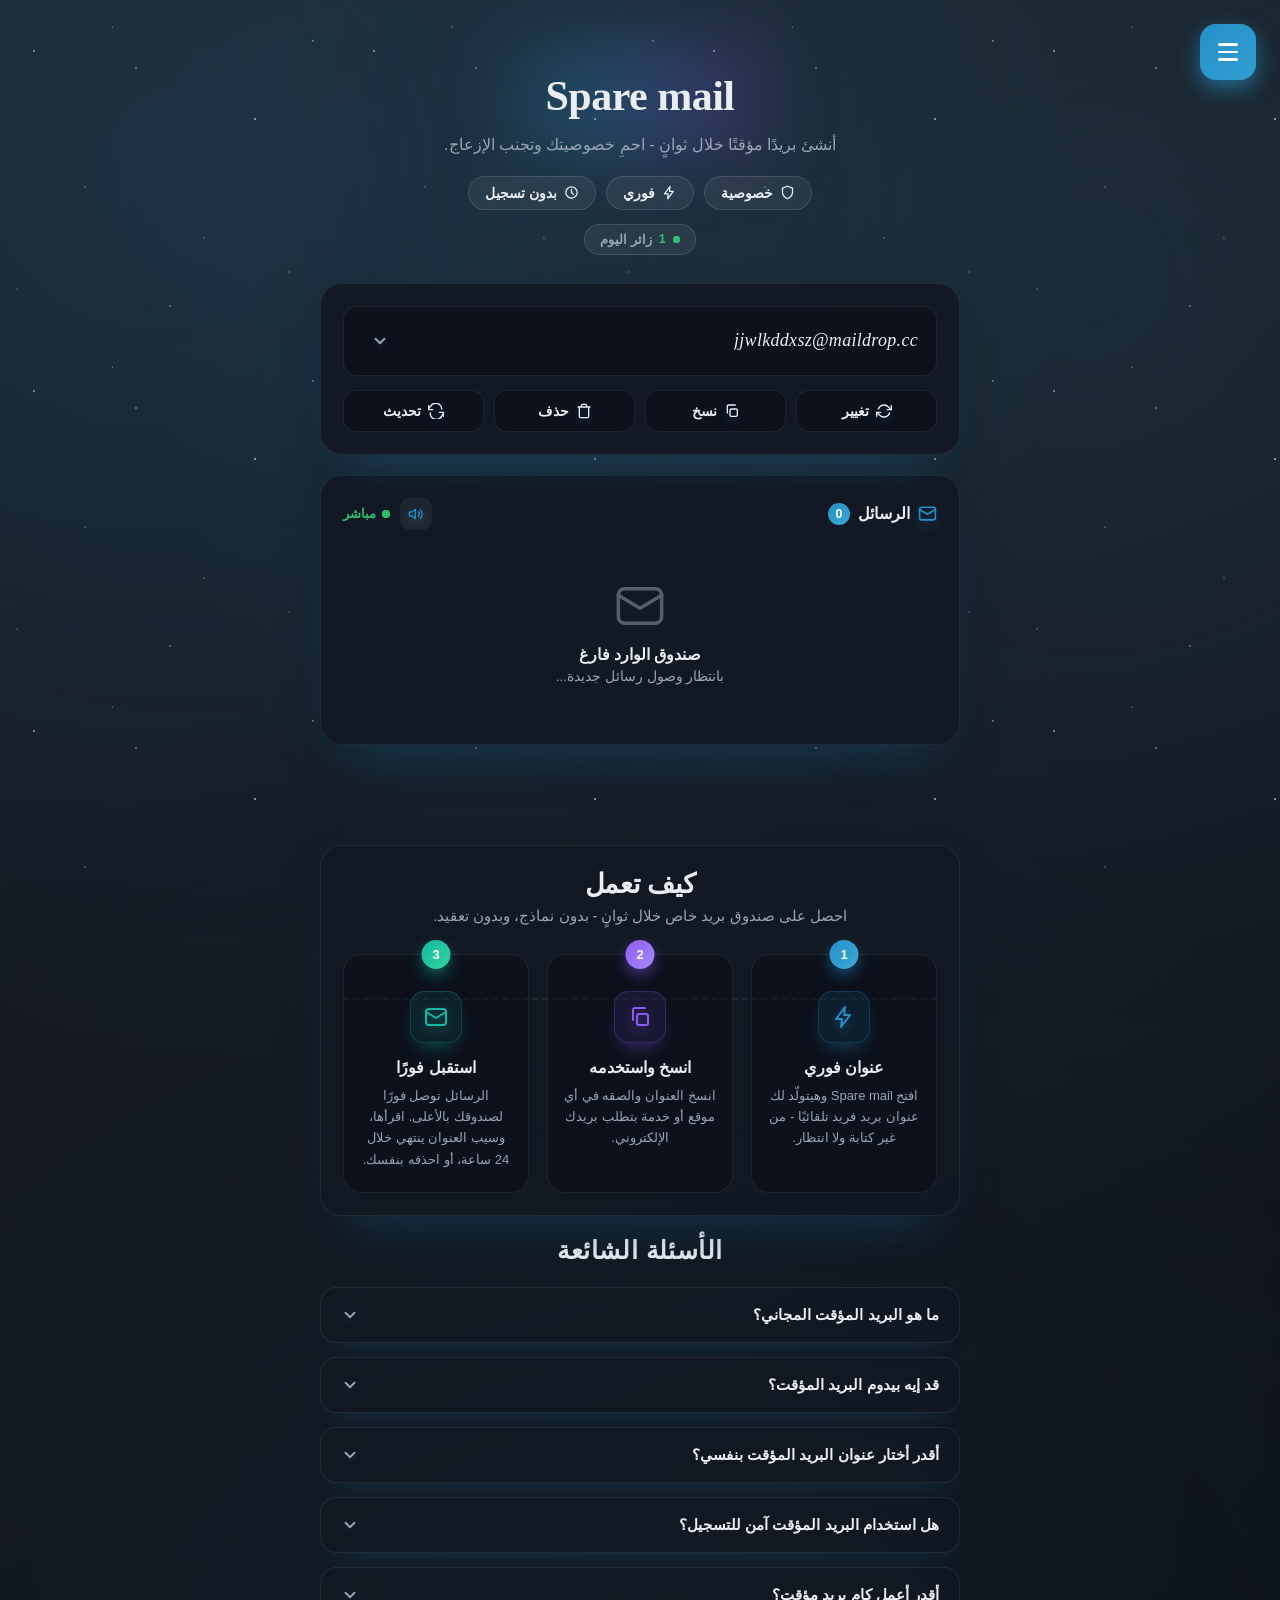
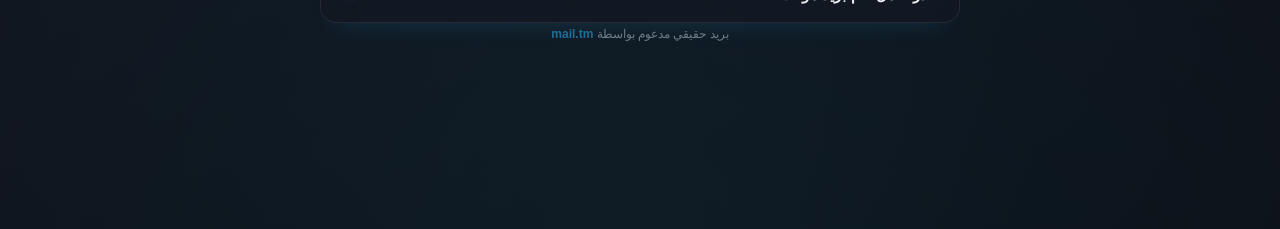
==== commit 79069c48: "Add files via upload" ====
--- a/index.html
+++ b/index.html
@@ -2241,7 +2241,6 @@
   let accountId = '';
   let pollTimer = null;
   let seenIds = new Set();
-  const tempmailMessageCache = new Map();
 
   const API_PROVIDERS = ['https://api.mail.tm', 'https://api.mail.gw'];
   const API = API_PROVIDERS[0];
@@ -2257,15 +2256,7 @@
   const MAILDROP_DOMAIN = 'maildrop.cc';
   const MAILDROP_GRAPHQL = 'https://api.maildrop.cc/graphql';
 
-  /* TempMail.lol - fourth provider. Plain REST, no API key needed for the
-     free tier. Unlike the others it has no "list domains" endpoint - you
-     only find out which domain you got after creating the inbox - so it's
-     offered in the dropdown as a "random address" option rather than a
-     named @domain, and it also joins the automatic fallback chain below. */
-  const TEMPMAIL_BASE = 'tempmail';
-  const TEMPMAIL_API = 'https://api.tempmail.lol/v2';
-
-  const ALL_PROVIDERS = [...API_PROVIDERS, MAILDROP_BASE, TEMPMAIL_BASE];
+  const ALL_PROVIDERS = [...API_PROVIDERS, MAILDROP_BASE];
 
   async function maildropQuery(query, variables){
     const res = await fetch(MAILDROP_GRAPHQL, {
@@ -2350,35 +2341,25 @@
       /* Maildrop.cc doesn't rotate domains, so it's always a real, working
          option - shown alongside whatever mail.tm/mail.gw return live. */
       availableDomains.push({ domain: MAILDROP_DOMAIN, base: MAILDROP_BASE });
-      /* TempMail.lol has no domains-listing endpoint - its domain is only
-         known after an address is actually created, so it's offered as a
-         distinct "random address" choice rather than a named @domain. */
-      availableDomains.push({ domain: null, base: TEMPMAIL_BASE });
       domainsLoaded = true;
 
       renderDomainList();
     }catch(err){
-      availableDomains = [
-        { domain: MAILDROP_DOMAIN, base: MAILDROP_BASE },
-        { domain: null, base: TEMPMAIL_BASE }
-      ];
+      availableDomains = [{ domain: MAILDROP_DOMAIN, base: MAILDROP_BASE }];
       domainsLoaded = true;
       renderDomainList();
     }
   }
 
   function renderDomainList(){
-    const isEn = document.documentElement.lang === 'en';
     domainList.innerHTML = '';
     availableDomains.forEach(({ domain, base }) => {
       const li = document.createElement('li');
       li.className = 'domain-option';
-      li.textContent = base === TEMPMAIL_BASE
-        ? (isEn ? 'Random address (TempMail)' : 'عنوان عشوائي (TempMail)')
-        : `@${domain}`;
+      li.textContent = `@${domain}`;
       li.addEventListener('click', () => {
         closeDomainDropdown();
-        fetchNewAddress(domain || undefined, base);
+        fetchNewAddress(domain, base);
       });
       domainList.appendChild(li);
     });
@@ -2404,7 +2385,6 @@
   function resetMessages(){
     msgTotal = 0;
     seenIds = new Set();
-    tempmailMessageCache.clear();
     msgCount.textContent = '0';
     messagesList.innerHTML = '';
     messagesEmpty.style.display = 'flex';
@@ -2426,25 +2406,6 @@
       const finalDomain = MAILDROP_DOMAIN;
       const mailbox = randomString(10);
       return { address: `${mailbox}@${finalDomain}`, domain: finalDomain, accountId: mailbox, token: null };
-    }
-
-    if(base === TEMPMAIL_BASE){
-      /* No domain choice possible up front - the server assigns whatever
-         domain is currently available and we just read it off the address
-         it returns. accountId here holds TempMail's own inbox token,
-         which is passed as a query param (not a Bearer header) when
-         checking messages, so authToken stays null for this provider. */
-      const res = await fetch(`${TEMPMAIL_API}/inbox/create`, {
-        method: 'POST',
-        headers: { 'Content-Type': 'application/json' },
-        body: JSON.stringify({})
-      });
-      if(!res.ok) throw new Error('tempmail inbox creation failed');
-      const data = await res.json();
-      const atIndex = (data.address || '').indexOf('@');
-      if(atIndex < 0) throw new Error('tempmail returned no address');
-      const finalDomain = data.address.slice(atIndex + 1);
-      return { address: data.address, domain: finalDomain, accountId: data.token, token: null };
     }
 
     let finalDomain = domain;
@@ -2548,40 +2509,6 @@
       return;
     }
 
-    if(currentApiBase === TEMPMAIL_BASE){
-      if(!accountId) return;
-      try{
-        const res = await fetch(`${TEMPMAIL_API}/inbox?token=${encodeURIComponent(accountId)}`);
-        if(!res.ok) throw new Error('tempmail fetch messages failed');
-        const data = await res.json();
-        if(data.expired){
-          if(manual) showToast('انتهت صلاحية الصندوق - جرّب تغيير العنوان', 'This inbox expired - try changing address');
-          return;
-        }
-        /* TempMail messages have no id from the server, and array order
-           isn't documented, so sort by date ascending and synthesize a
-           stable key before prepending (newest ends up on top, as usual). */
-        const emails = (data.emails || []).slice().sort((a, b) => (a.date || 0) - (b.date || 0));
-        let addedAny = false;
-        emails.forEach(m => {
-          const key = `tm_${m.date}_${m.from}_${m.subject}`;
-          if(seenIds.has(key)) return;
-          seenIds.add(key);
-          tempmailMessageCache.set(key, m);
-          addedAny = true;
-          addRealMessage({ id: key, subject: m.subject, from: { address: m.from }, createdAt: m.date });
-        });
-        if(manual && !addedAny){
-          showToast('مفيش رسائل جديدة لسه', 'No new messages yet');
-        }
-      }catch(err){
-        if(manual){
-          showToast('تعذّر تحديث الرسائل - تحقق من الاتصال', 'Could not refresh - check your connection');
-        }
-      }
-      return;
-    }
-
     if(!authToken) return;
     try{
       const res = await fetch(`${currentApiBase}/messages`, {
@@ -2768,10 +2695,6 @@
         const full = data && data.message;
         html = (full && full.html) || '';
         text = (full && full.data) || '';
-      } else if(currentApiBase === TEMPMAIL_BASE){
-        const cached = tempmailMessageCache.get(item.dataset.id);
-        html = (cached && cached.html) || '';
-        text = (cached && cached.body) || '';
       } else {
         const res = await fetch(`${currentApiBase}/messages/${encodeURIComponent(item.dataset.id)}`, {
           headers: { 'Authorization': `Bearer ${authToken}` }
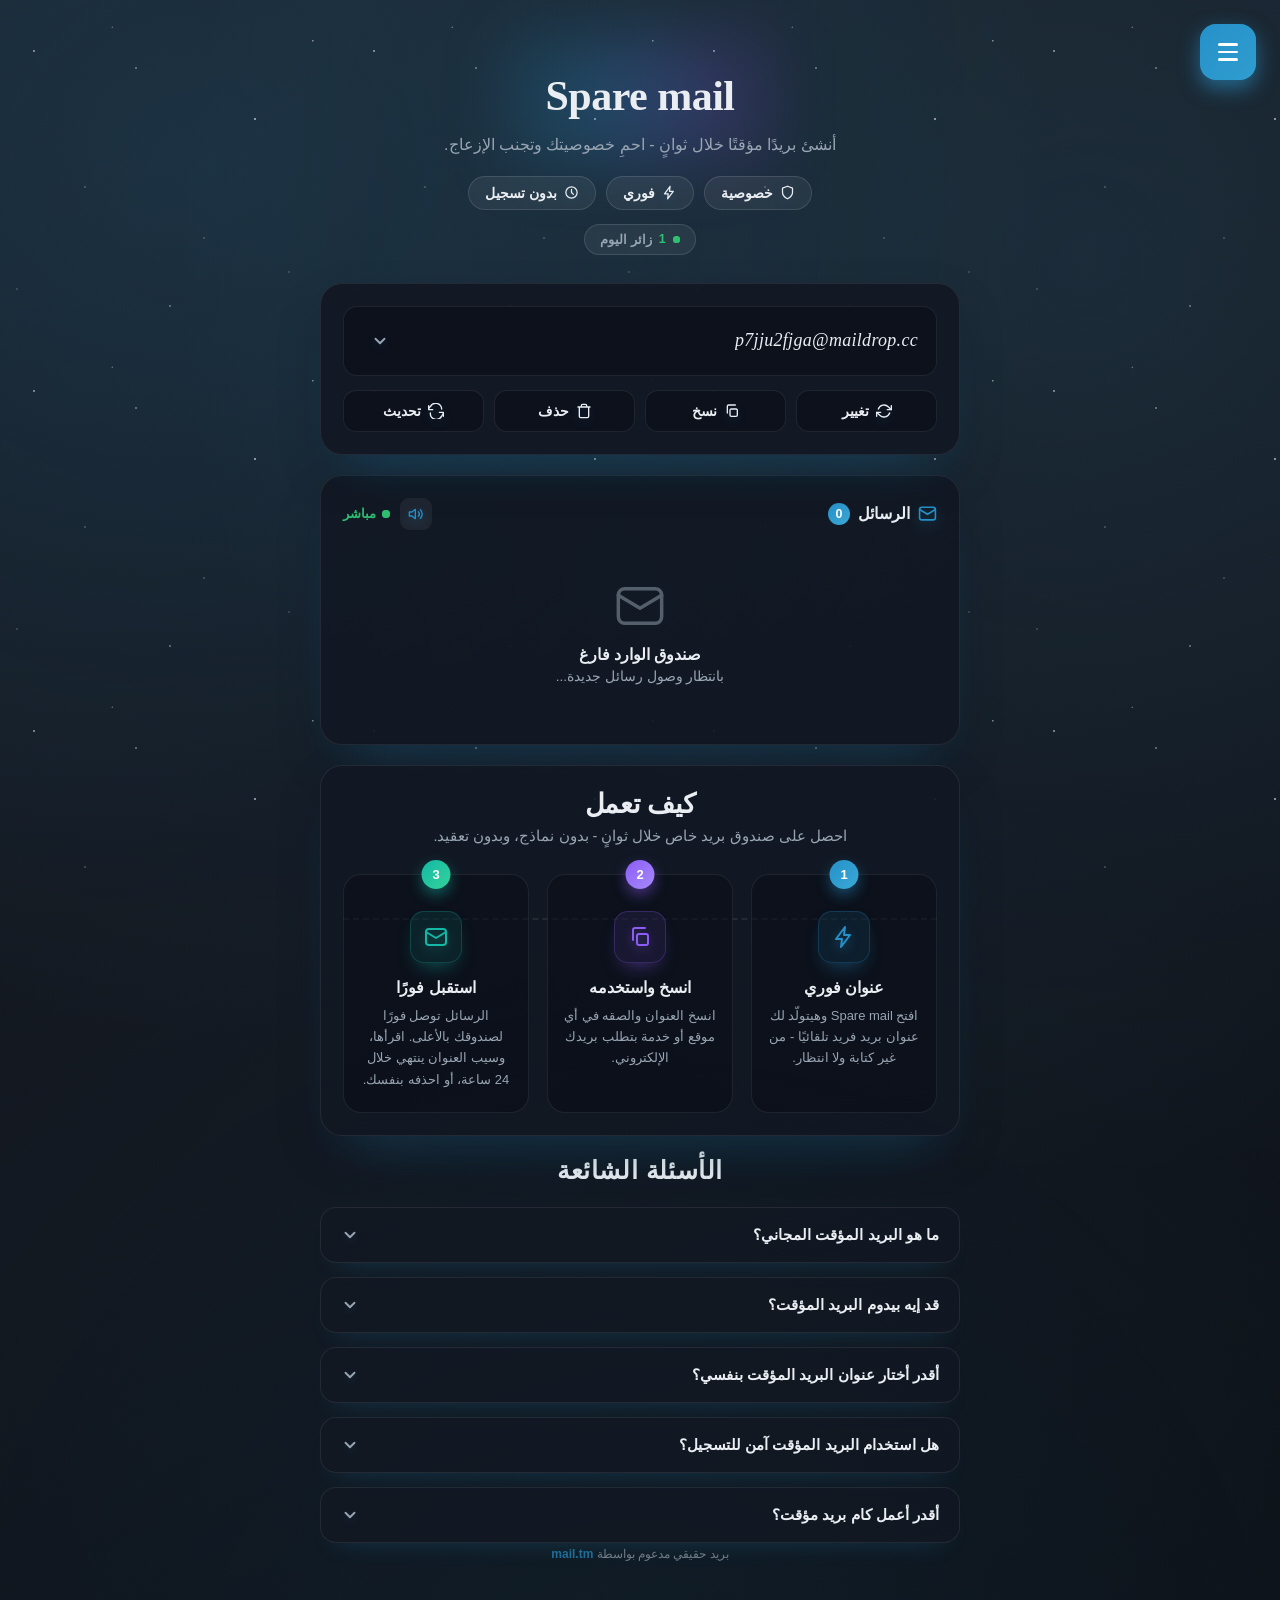
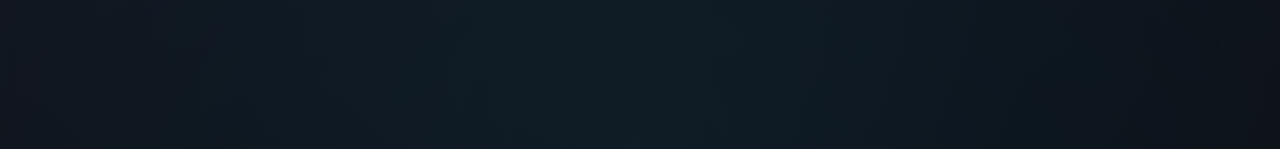
==== commit fc9987a1: "Add files via upload" ====
--- a/index.html
+++ b/index.html
@@ -1129,12 +1129,13 @@
   .step-title{ font-size:15.5px; font-weight:700; color:var(--text-dark); margin:0 0 8px; }
   .step-desc{ font-size:13px; color:var(--text-gray); line-height:1.65; margin:0; }
 
-  /* ===== Ad slot (empty - ready for real AdSense <ins> code) ===== */
-  .ad-placeholder{
+  /* ===== Ad slots ===== */
+  .ad-placeholder-mid{
+    /* Real ad already placed here - no reserved empty space, so it sits
+       flush between the messages card and the "how it works" card. */
+  }
+  .ad-placeholder-end{
     min-height:60px;
-    margin-bottom:20px;
-  }
-  .ad-placeholder.ad-placeholder-end{
     margin:28px 0 0;
   }
 
@@ -1661,7 +1662,7 @@
     .messages-list{ max-height:230px; }
     .msg-item{ padding:11px 13px; border-radius:11px; }
 
-    .ad-placeholder{ min-height:50px; }
+    .ad-placeholder-end{ min-height:50px; }
 
     .section-header{ margin-bottom:16px; }
     .section-title{ font-size:19px; }
@@ -1792,7 +1793,7 @@
     <ul class="messages-list" id="messagesList"></ul>
   </div>
 
-  <div class="ad-placeholder"><!-- ضع كود إعلان AdSense هنا (468x60) --></div>
+  <div class="ad-placeholder-mid"><!-- كود إعلان AdSense (468x60) --></div>
 
   <div class="card how-card">
     <div class="section-header">
@@ -1887,7 +1888,7 @@
     <a href="https://mail.tm" target="_blank" rel="noopener">mail.tm</a>
   </p>
 
-  <div class="ad-placeholder ad-placeholder-end"><!-- ضع كود إعلان AdSense هنا (نهاية الصفحة) --></div>
+  <div class="ad-placeholder-end"><!-- ضع كود إعلان AdSense هنا (نهاية الصفحة) --></div>
 </div>
 
 <div class="toast" id="toast">
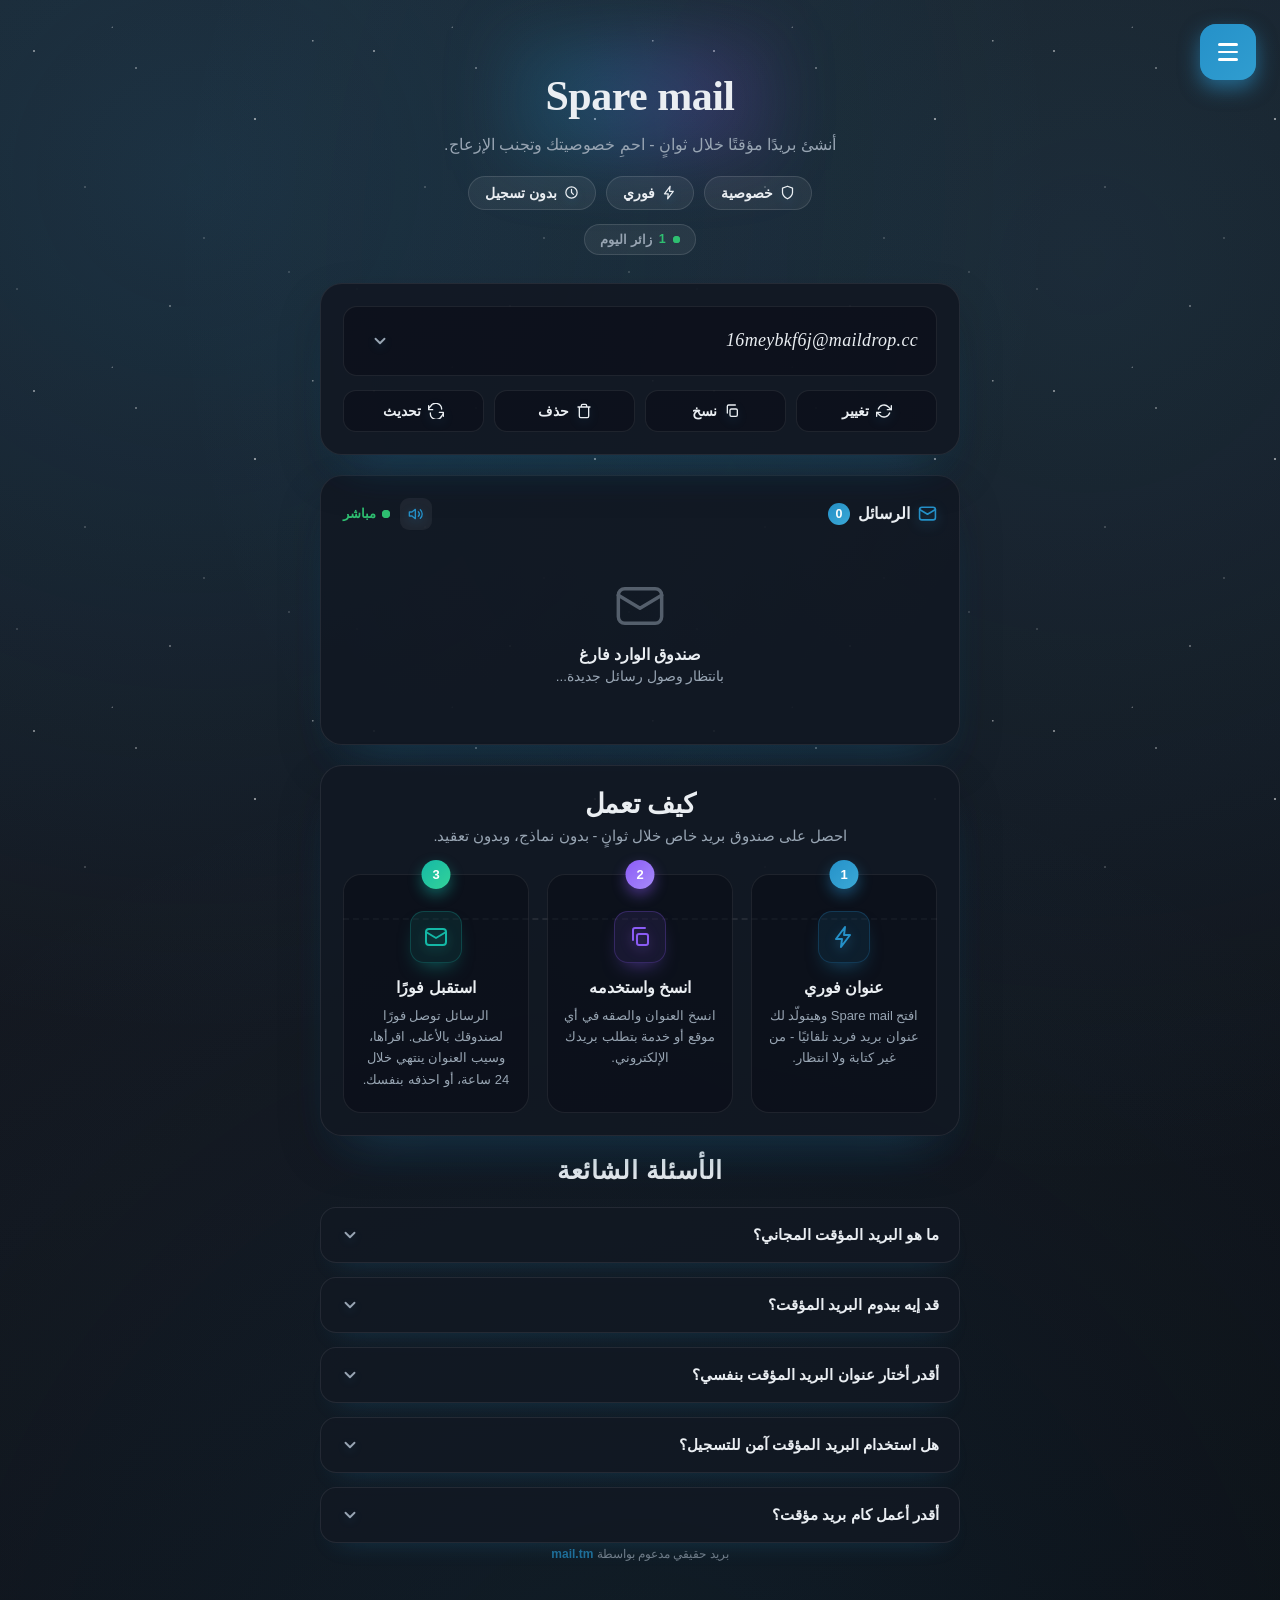
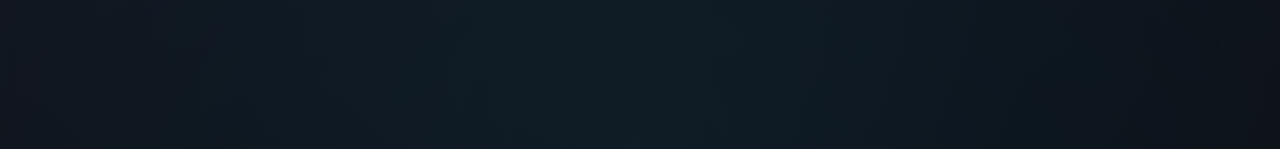
==== commit c9e622c9: "Add files via upload" ====
--- a/index.html
+++ b/index.html
@@ -10,6 +10,9 @@
 <link rel="apple-touch-icon" href="/apple-touch-icon.png">
 <link rel="manifest" href="/manifest.json">
 <meta name="theme-color" content="#2591c9">
+
+<!-- كود AdSense الأساسي المطلوب لفحص الموقع - لا تحذفه حتى لو الإعلانات لسه فاضية -->
+<script async src="https://pagead2.googlesyndication.com/pagead/js/adsbygoogle.js?client=ca-pub-6024408814809068" crossorigin="anonymous"></script>
 
 <meta name="description" content="أنشئ بريدًا مؤقتًا خلال ثوانٍ - احمِ خصوصيتك وتجنب الإزعاج.">
 <meta property="og:title" content="Sparemail">
